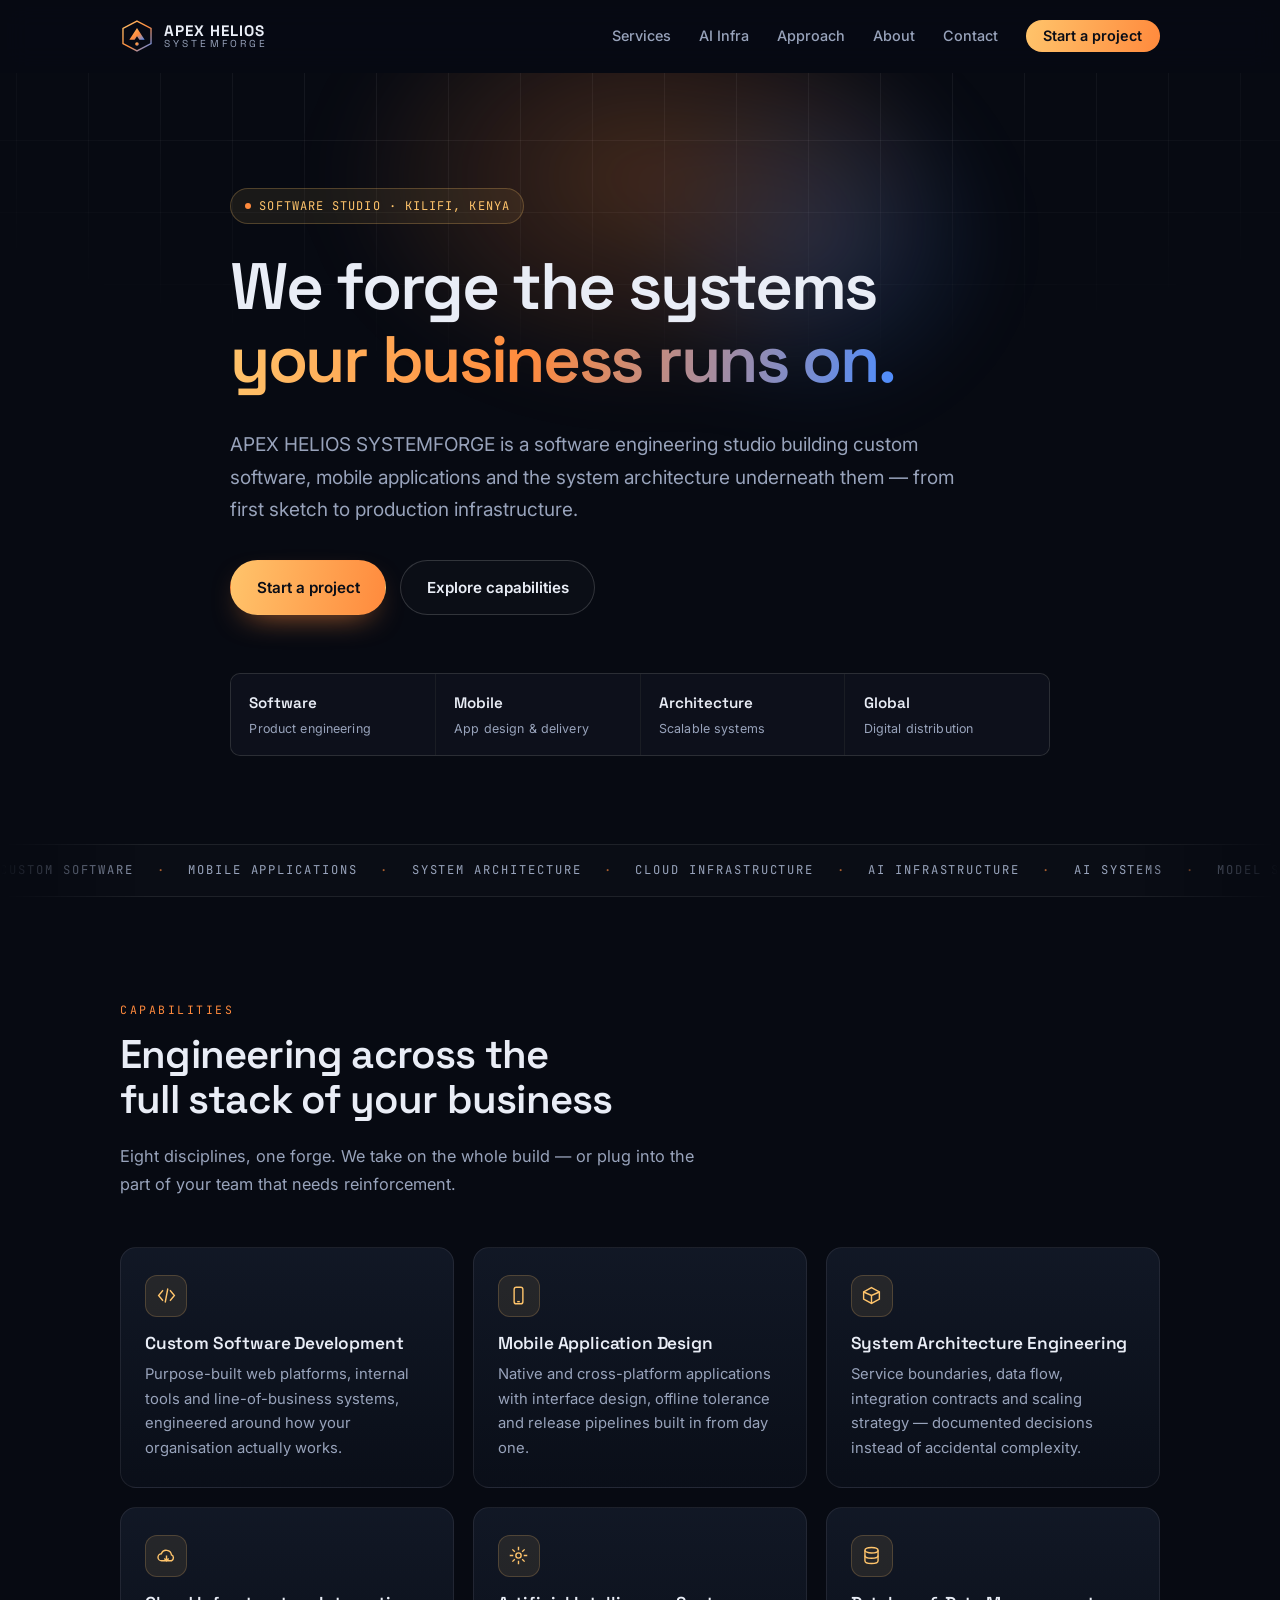
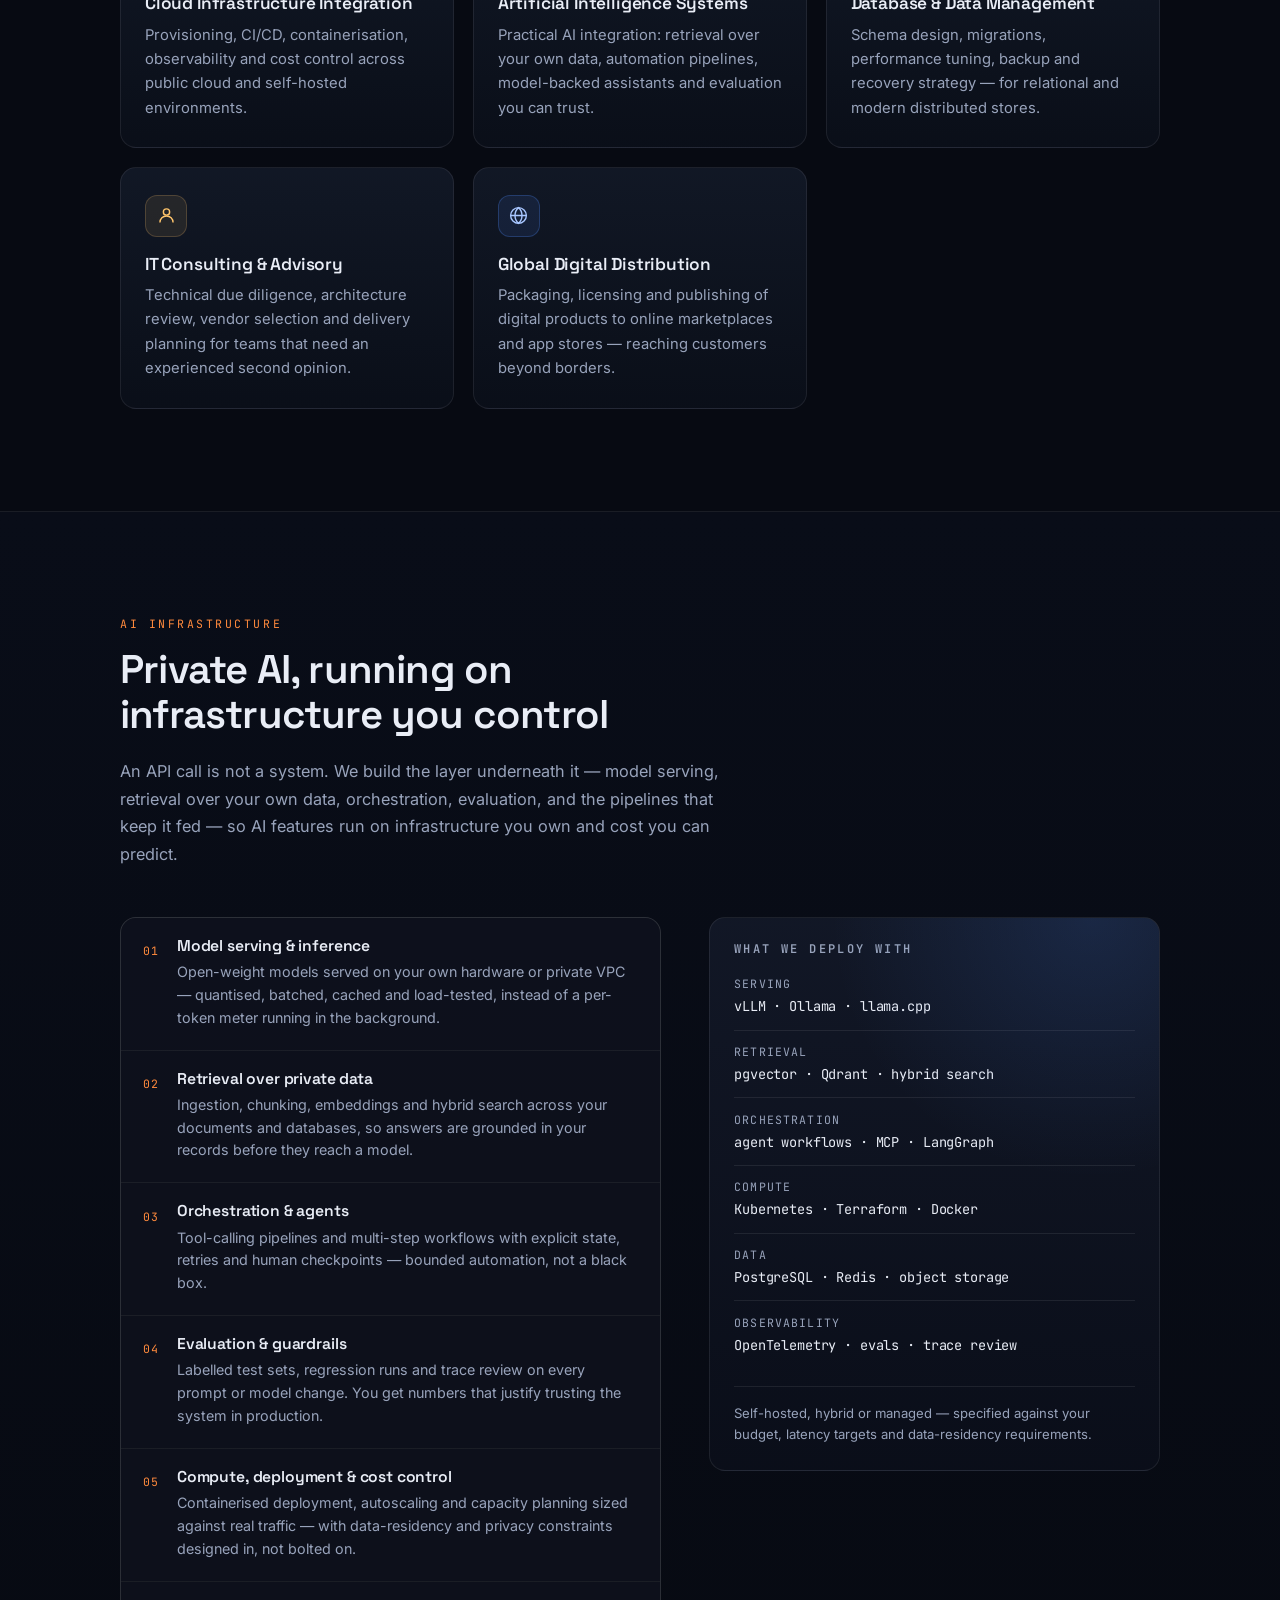
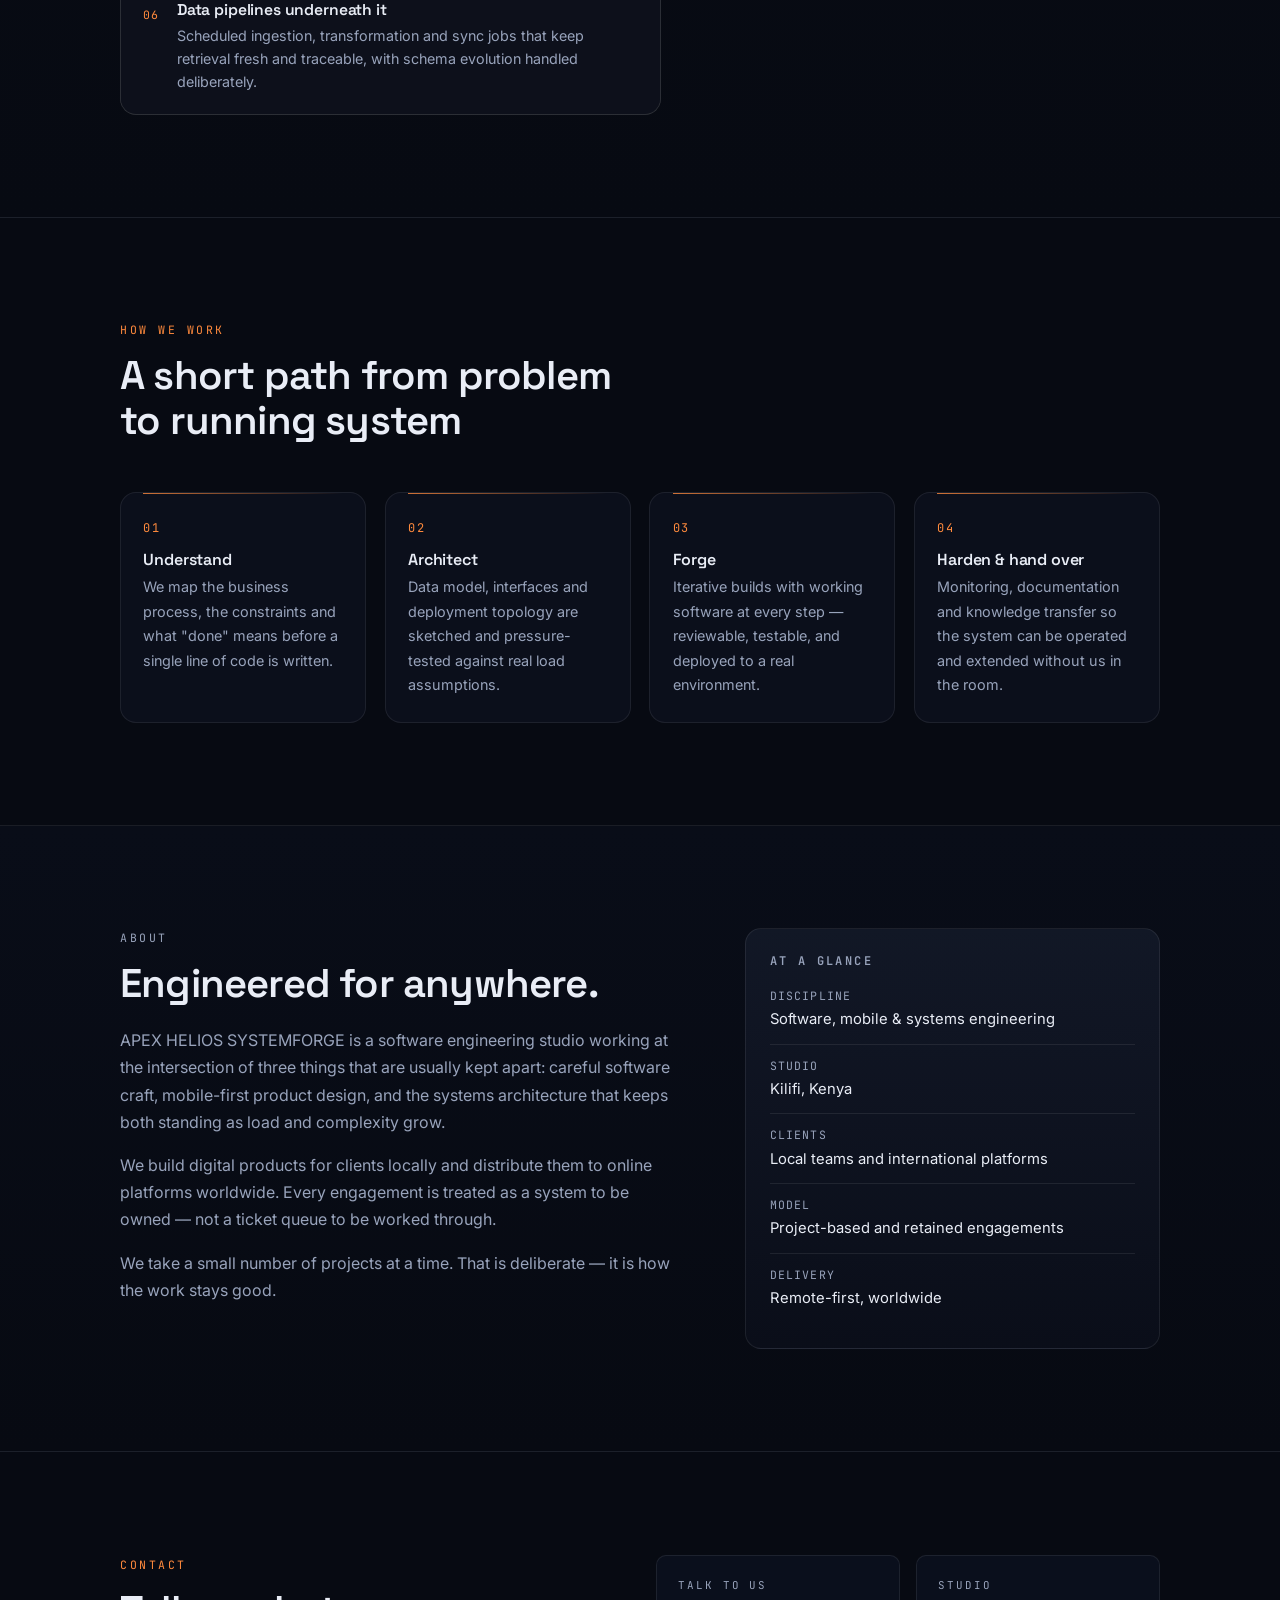
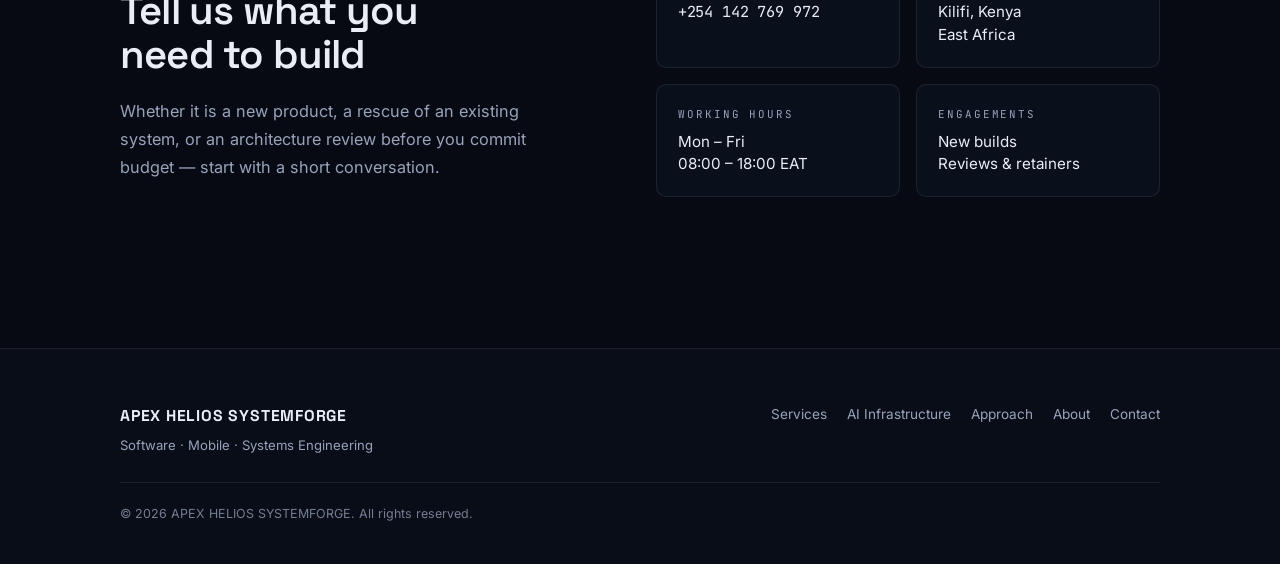
==== index.html @ 1d3e6e1e "Add AI infrastructure section; drop Kilifi from About heading; fix 404 home link" ====
<!DOCTYPE html>
<html lang="en">
<head>
<meta charset="utf-8">
<meta name="viewport" content="width=device-width, initial-scale=1">
<title>APEX HELIOS SYSTEMFORGE — Software, Mobile &amp; Systems Engineering</title>

<meta name="description" content="APEX HELIOS SYSTEMFORGE designs and builds custom software, mobile applications, cloud infrastructure and AI systems. Engineering studio based in Kilifi, Kenya, delivering to clients worldwide.">
<meta name="theme-color" content="#070a12">
<meta name="robots" content="index, follow">
<link rel="canonical" href="https://alexanderlacuna.github.io/apex-helios-systemforge/">

<meta property="og:type" content="website">
<meta property="og:site_name" content="APEX HELIOS SYSTEMFORGE">
<meta property="og:url" content="https://alexanderlacuna.github.io/apex-helios-systemforge/">
<meta property="og:title" content="APEX HELIOS SYSTEMFORGE — Software, Mobile &amp; Systems Engineering">
<meta property="og:description" content="Custom software, mobile applications, system architecture, cloud infrastructure and AI systems — engineered end to end.">
<meta property="og:image" content="https://alexanderlacuna.github.io/apex-helios-systemforge/assets/og-image.svg">
<meta name="twitter:card" content="summary_large_image">
<meta name="twitter:title" content="APEX HELIOS SYSTEMFORGE">
<meta name="twitter:description" content="Software development, mobile application design and system architecture engineering.">
<meta name="twitter:image" content="https://alexanderlacuna.github.io/apex-helios-systemforge/assets/og-image.svg">

<link rel="icon" type="image/svg+xml" href="assets/favicon.svg">
<link rel="preconnect" href="https://fonts.googleapis.com">
<link rel="preconnect" href="https://fonts.gstatic.com" crossorigin>
<link rel="stylesheet" href="https://fonts.googleapis.com/css2?family=Inter:wght@400;500;600&family=Space+Grotesk:wght@500;600;700&family=JetBrains+Mono:wght@400;500&display=swap">
<link rel="stylesheet" href="assets/styles.css">

<script type="application/ld+json">
{
  "@context": "https://schema.org",
  "@type": "ProfessionalService",
  "name": "APEX HELIOS SYSTEMFORGE",
  "description": "Software development, mobile application design, system architecture engineering, cloud infrastructure integration, artificial intelligence systems, database management and IT consulting.",
  "telephone": "+254142769972",
  "address": {
    "@type": "PostalAddress",
    "addressLocality": "Kilifi",
    "addressRegion": "Kilifi County",
    "addressCountry": "KE"
  },
  "areaServed": { "@type": "Place", "name": "Worldwide" },
  "knowsAbout": [
    "Software Development",
    "Mobile Application Design",
    "System Architecture Engineering",
    "Cloud Infrastructure",
    "Artificial Intelligence Systems",
    "Database Management",
    "IT Consulting",
    "AI Infrastructure",
    "Model Serving & Inference",
    "Retrieval-Augmented Generation",
    "Vector Databases",
    "MLOps & Evaluation"
  ]
}
</script>
</head>
<body>
<a class="skip" href="#main">Skip to content</a>

<header class="site-header" id="siteHeader">
  <div class="wrap header-inner">
    <a class="brand" href="#top" aria-label="APEX HELIOS SYSTEMFORGE — home">
      <svg class="brand-mark" viewBox="0 0 40 40" aria-hidden="true">
        <defs>
          <linearGradient id="bm" x1="0" y1="0" x2="1" y2="1">
            <stop offset="0" stop-color="#ffc46b"/>
            <stop offset="0.55" stop-color="#ff8a3d"/>
            <stop offset="1" stop-color="#4d8dff"/>
          </linearGradient>
        </defs>
        <path d="M20 2.5 36.5 11v18L20 37.5 3.5 29V11z" fill="none" stroke="url(#bm)" stroke-width="1.6"/>
        <path d="M20 10.5 29 24.5h-6.2L20 20.2l-2.8 4.3H11z" fill="url(#bm)"/>
        <circle cx="20" cy="29.5" r="2.1" fill="url(#bm)"/>
      </svg>
      <span class="brand-text">
        <strong>APEX HELIOS</strong>
        <em>SYSTEMFORGE</em>
      </span>
    </a>

    <button class="nav-toggle" id="navToggle" aria-expanded="false" aria-controls="primaryNav">
      <span class="nav-toggle-bar"></span>
      <span class="sr-only">Toggle navigation</span>
    </button>

    <nav class="nav" id="primaryNav" aria-label="Primary">
      <a href="#services">Services</a>
      <a href="#ai-infrastructure">AI Infra</a>
      <a href="#approach">Approach</a>
      <a href="#about">About</a>
      <a href="#contact">Contact</a>
      <a class="nav-cta" href="#contact">Start a project</a>
    </nav>
  </div>
</header>

<main id="main">
  <span id="top"></span>

  <!-- HERO -->
  <section class="hero">
    <div class="hero-grid" aria-hidden="true"></div>
    <div class="hero-glow" aria-hidden="true"></div>
    <div class="wrap hero-inner">
      <p class="eyebrow"><span class="dot"></span> Software studio · Kilifi, Kenya</p>
      <h1>
        We forge the systems<br>
        <span class="grad">your business runs on.</span>
      </h1>
      <p class="lede">
        APEX HELIOS SYSTEMFORGE is a software engineering studio building custom
        software, mobile applications and the system architecture underneath them —
        from first sketch to production infrastructure.
      </p>
      <div class="hero-actions">
        <a class="btn btn-primary" href="#contact">Start a project</a>
        <a class="btn btn-ghost" href="#services">Explore capabilities</a>
      </div>
      <ul class="hero-stats">
        <li><strong>Software</strong><span>Product engineering</span></li>
        <li><strong>Mobile</strong><span>App design &amp; delivery</span></li>
        <li><strong>Architecture</strong><span>Scalable systems</span></li>
        <li><strong>Global</strong><span>Digital distribution</span></li>
      </ul>
    </div>
  </section>

  <!-- MARQUEE -->
  <div class="marquee" aria-hidden="true">
    <div class="marquee-track">
      <span>Custom Software</span><span>·</span><span>Mobile Applications</span><span>·</span>
      <span>System Architecture</span><span>·</span><span>Cloud Infrastructure</span><span>·</span>
      <span>AI Infrastructure</span><span>·</span><span>AI Systems</span><span>·</span>
      <span>Model Serving</span><span>·</span><span>Vector Search</span><span>·</span>
      <span>Database Management</span><span>·</span><span>IT Consulting</span><span>·</span>
      <span>Custom Software</span><span>·</span><span>Mobile Applications</span><span>·</span>
      <span>System Architecture</span><span>·</span><span>Cloud Infrastructure</span><span>·</span>
      <span>AI Infrastructure</span><span>·</span><span>AI Systems</span><span>·</span>
      <span>Model Serving</span><span>·</span><span>Vector Search</span><span>·</span>
      <span>Database Management</span><span>·</span><span>IT Consulting</span><span>·</span>
    </div>
  </div>

  <!-- SERVICES -->
  <section class="section" id="services">
    <div class="wrap">
      <header class="section-head reveal">
        <p class="kicker">Capabilities</p>
        <h2>Engineering across the full stack of your business</h2>
        <p class="section-lede">
          Eight disciplines, one forge. We take on the whole build — or plug into the
          part of your team that needs reinforcement.
        </p>
      </header>

      <div class="cards">
        <article class="card reveal">
          <div class="card-icon" aria-hidden="true">
            <svg viewBox="0 0 24 24" fill="none" stroke="currentColor" stroke-width="1.6"><path d="M8 6 3 12l5 6M16 6l5 6-5 6M13.5 4l-3 16"/></svg>
          </div>
          <h3>Custom Software Development</h3>
          <p>Purpose-built web platforms, internal tools and line-of-business systems, engineered around how your organisation actually works.</p>
        </article>

        <article class="card reveal">
          <div class="card-icon" aria-hidden="true">
            <svg viewBox="0 0 24 24" fill="none" stroke="currentColor" stroke-width="1.6"><rect x="7" y="2.5" width="10" height="19" rx="2.5"/><path d="M10.5 19h3"/></svg>
          </div>
          <h3>Mobile Application Design</h3>
          <p>Native and cross-platform applications with interface design, offline tolerance and release pipelines built in from day one.</p>
        </article>

        <article class="card reveal">
          <div class="card-icon" aria-hidden="true">
            <svg viewBox="0 0 24 24" fill="none" stroke="currentColor" stroke-width="1.6"><path d="M12 3 21 8v8l-9 5-9-5V8z"/><path d="M12 12v9M3 8l9 4 9-4"/></svg>
          </div>
          <h3>System Architecture Engineering</h3>
          <p>Service boundaries, data flow, integration contracts and scaling strategy — documented decisions instead of accidental complexity.</p>
        </article>

        <article class="card reveal">
          <div class="card-icon" aria-hidden="true">
            <svg viewBox="0 0 24 24" fill="none" stroke="currentColor" stroke-width="1.6"><path d="M6.5 18a4 4 0 0 1-.4-8 6 6 0 0 1 11.6 1.4A3.6 3.6 0 0 1 17.8 18z"/><path d="M12 12v6M9.5 15.5 12 18l2.5-2.5"/></svg>
          </div>
          <h3>Cloud Infrastructure Integration</h3>
          <p>Provisioning, CI/CD, containerisation, observability and cost control across public cloud and self-hosted environments.</p>
        </article>

        <article class="card reveal">
          <div class="card-icon" aria-hidden="true">
            <svg viewBox="0 0 24 24" fill="none" stroke="currentColor" stroke-width="1.6"><circle cx="12" cy="12" r="3"/><path d="M12 2v4M12 18v4M2 12h4M18 12h4M5 5l2.8 2.8M16.2 16.2 19 19M19 5l-2.8 2.8M7.8 16.2 5 19"/></svg>
          </div>
          <h3>Artificial Intelligence Systems</h3>
          <p>Practical AI integration: retrieval over your own data, automation pipelines, model-backed assistants and evaluation you can trust.</p>
        </article>

        <article class="card reveal">
          <div class="card-icon" aria-hidden="true">
            <svg viewBox="0 0 24 24" fill="none" stroke="currentColor" stroke-width="1.6"><ellipse cx="12" cy="6" rx="7.5" ry="3.2"/><path d="M4.5 6v6c0 1.8 3.4 3.2 7.5 3.2s7.5-1.4 7.5-3.2V6"/><path d="M4.5 12v6c0 1.8 3.4 3.2 7.5 3.2s7.5-1.4 7.5-3.2v-6"/></svg>
          </div>
          <h3>Database &amp; Data Management</h3>
          <p>Schema design, migrations, performance tuning, backup and recovery strategy — for relational and modern distributed stores.</p>
        </article>

        <article class="card reveal">
          <div class="card-icon" aria-hidden="true">
            <svg viewBox="0 0 24 24" fill="none" stroke="currentColor" stroke-width="1.6"><circle cx="12" cy="8" r="3.6"/><path d="M4.5 20a7.5 7.5 0 0 1 15 0"/></svg>
          </div>
          <h3>IT Consulting &amp; Advisory</h3>
          <p>Technical due diligence, architecture review, vendor selection and delivery planning for teams that need an experienced second opinion.</p>
        </article>

        <article class="card card-accent reveal">
          <div class="card-icon" aria-hidden="true">
            <svg viewBox="0 0 24 24" fill="none" stroke="currentColor" stroke-width="1.6"><circle cx="12" cy="12" r="9"/><path d="M3 12h18M12 3c2.6 2.4 4 5.6 4 9s-1.4 6.6-4 9c-2.6-2.4-4-5.6-4-9s1.4-6.6 4-9z"/></svg>
          </div>
          <h3>Global Digital Distribution</h3>
          <p>Packaging, licensing and publishing of digital products to online marketplaces and app stores — reaching customers beyond borders.</p>
        </article>
      </div>
    </div>
  </section>

  <!-- AI INFRASTRUCTURE -->
  <section class="section section-alt" id="ai-infrastructure">
    <div class="wrap">
      <header class="section-head reveal">
        <p class="kicker">AI infrastructure</p>
        <h2>Private AI, running on infrastructure you control</h2>
        <p class="section-lede">
          An API call is not a system. We build the layer underneath it — model serving,
          retrieval over your own data, orchestration, evaluation, and the pipelines that
          keep it fed — so AI features run on infrastructure you own and cost you can predict.
        </p>
      </header>

      <div class="ai-grid">
        <ol class="ai-list">
          <li class="reveal">
            <span class="ai-num mono" aria-hidden="true">01</span>
            <div>
              <h3>Model serving &amp; inference</h3>
              <p>Open-weight models served on your own hardware or private VPC — quantised, batched, cached and load-tested, instead of a per-token meter running in the background.</p>
            </div>
          </li>
          <li class="reveal">
            <span class="ai-num mono" aria-hidden="true">02</span>
            <div>
              <h3>Retrieval over private data</h3>
              <p>Ingestion, chunking, embeddings and hybrid search across your documents and databases, so answers are grounded in your records before they reach a model.</p>
            </div>
          </li>
          <li class="reveal">
            <span class="ai-num mono" aria-hidden="true">03</span>
            <div>
              <h3>Orchestration &amp; agents</h3>
              <p>Tool-calling pipelines and multi-step workflows with explicit state, retries and human checkpoints — bounded automation, not a black box.</p>
            </div>
          </li>
          <li class="reveal">
            <span class="ai-num mono" aria-hidden="true">04</span>
            <div>
              <h3>Evaluation &amp; guardrails</h3>
              <p>Labelled test sets, regression runs and trace review on every prompt or model change. You get numbers that justify trusting the system in production.</p>
            </div>
          </li>
          <li class="reveal">
            <span class="ai-num mono" aria-hidden="true">05</span>
            <div>
              <h3>Compute, deployment &amp; cost control</h3>
              <p>Containerised deployment, autoscaling and capacity planning sized against real traffic — with data-residency and privacy constraints designed in, not bolted on.</p>
            </div>
          </li>
          <li class="reveal">
            <span class="ai-num mono" aria-hidden="true">06</span>
            <div>
              <h3>Data pipelines underneath it</h3>
              <p>Scheduled ingestion, transformation and sync jobs that keep retrieval fresh and traceable, with schema evolution handled deliberately.</p>
            </div>
          </li>
        </ol>

        <aside class="ai-stack reveal" aria-label="Infrastructure stack we deploy with">
          <h3>What we deploy with</h3>
          <dl>
            <div><dt>Serving</dt><dd>vLLM · Ollama · llama.cpp</dd></div>
            <div><dt>Retrieval</dt><dd>pgvector · Qdrant · hybrid search</dd></div>
            <div><dt>Orchestration</dt><dd>agent workflows · MCP · LangGraph</dd></div>
            <div><dt>Compute</dt><dd>Kubernetes · Terraform · Docker</dd></div>
            <div><dt>Data</dt><dd>PostgreSQL · Redis · object storage</dd></div>
            <div><dt>Observability</dt><dd>OpenTelemetry · evals · trace review</dd></div>
          </dl>
          <p class="ai-note">Self-hosted, hybrid or managed — specified against your budget, latency targets and data-residency requirements.</p>
        </aside>
      </div>
    </div>
  </section>

  <!-- APPROACH -->
  <section class="section" id="approach">
    <div class="wrap">
      <header class="section-head reveal">
        <p class="kicker">How we work</p>
        <h2>A short path from problem to running system</h2>
      </header>

      <ol class="steps">
        <li class="reveal">
          <span class="step-num">01</span>
          <h3>Understand</h3>
          <p>We map the business process, the constraints and what "done" means before a single line of code is written.</p>
        </li>
        <li class="reveal">
          <span class="step-num">02</span>
          <h3>Architect</h3>
          <p>Data model, interfaces and deployment topology are sketched and pressure-tested against real load assumptions.</p>
        </li>
        <li class="reveal">
          <span class="step-num">03</span>
          <h3>Forge</h3>
          <p>Iterative builds with working software at every step — reviewable, testable, and deployed to a real environment.</p>
        </li>
        <li class="reveal">
          <span class="step-num">04</span>
          <h3>Harden &amp; hand over</h3>
          <p>Monitoring, documentation and knowledge transfer so the system can be operated and extended without us in the room.</p>
        </li>
      </ol>
    </div>
  </section>

  <!-- ABOUT -->
  <section class="section section-alt" id="about">
    <div class="wrap about-grid">
      <div class="about-copy reveal">
        <p class="kicker">About</p>
        <h2>Engineered for anywhere.</h2>
        <p>
          APEX HELIOS SYSTEMFORGE is a software engineering studio working at the
          intersection of three things that are usually kept apart: careful software
          craft, mobile-first product design, and the systems architecture that keeps
          both standing as load and complexity grow.
        </p>
        <p>
          We build digital products for clients locally and distribute them to online
          platforms worldwide. Every engagement is treated as a system to be owned —
          not a ticket queue to be worked through.
        </p>
        <p>
          We take a small number of projects at a time. That is deliberate — it is how
          the work stays good.
        </p>
      </div>

      <aside class="about-facts reveal" aria-label="What we do">
        <h3>At a glance</h3>
        <dl>
          <div><dt>Discipline</dt><dd>Software, mobile &amp; systems engineering</dd></div>
          <div><dt>Studio</dt><dd>Kilifi, Kenya</dd></div>
          <div><dt>Clients</dt><dd>Local teams and international platforms</dd></div>
          <div><dt>Model</dt><dd>Project-based and retained engagements</dd></div>
          <div><dt>Delivery</dt><dd>Remote-first, worldwide</dd></div>
        </dl>
      </aside>
    </div>
  </section>

  <!-- CONTACT -->
  <section class="section" id="contact">
    <div class="wrap contact-wrap">
      <div class="contact-copy reveal">
        <p class="kicker">Contact</p>
        <h2>Tell us what you need to build</h2>
        <p class="section-lede">
          Whether it is a new product, a rescue of an existing system, or an architecture
          review before you commit budget — start with a short conversation.
        </p>
      </div>

      <div class="contact-cards">
        <a class="contact-card reveal" href="tel:+254142769972">
          <span class="contact-label">Talk to us</span>
          <span class="contact-value mono">+254 142 769 972</span>
        </a>
        <div class="contact-card reveal">
          <span class="contact-label">Studio</span>
          <span class="contact-value">Kilifi, Kenya<br>East Africa</span>
        </div>
        <div class="contact-card reveal">
          <span class="contact-label">Working hours</span>
          <span class="contact-value">Mon – Fri<br>08:00 – 18:00 EAT</span>
        </div>
        <div class="contact-card reveal">
          <span class="contact-label">Engagements</span>
          <span class="contact-value">New builds<br>Reviews &amp; retainers</span>
        </div>
      </div>
    </div>
  </section>
</main>

<footer class="site-footer">
  <div class="wrap footer-inner">
    <div class="footer-brand">
      <strong>APEX HELIOS SYSTEMFORGE</strong>
      <p>Software · Mobile · Systems Engineering</p>
    </div>
    <nav class="footer-nav" aria-label="Footer">
      <a href="#services">Services</a>
      <a href="#ai-infrastructure">AI Infrastructure</a>
      <a href="#approach">Approach</a>
      <a href="#about">About</a>
      <a href="#contact">Contact</a>
    </nav>
    <p class="footer-legal">
      © <span id="year">2026</span> APEX HELIOS SYSTEMFORGE. All rights reserved.
    </p>
  </div>
</footer>

<script src="assets/app.js" defer></script>
</body>
</html>
---- assets/styles.css ----
/* ============================================================
   APEX HELIOS SYSTEMFORGE — site styles
   ============================================================ */

:root {
  --bg:            #070a12;
  --bg-alt:        #090d18;
  --surface:       #0d1220;
  --surface-2:     #111827;
  --line:          rgba(255, 255, 255, 0.08);
  --line-strong:   rgba(255, 255, 255, 0.16);
  --text:          #e9edf6;
  --muted:         #98a3bb;
  --accent:        #ff8a3d;
  --accent-2:      #ffc46b;
  --accent-3:      #4d8dff;
  --radius:        16px;
  --radius-sm:     10px;
  --wrap:          1120px;
  --font-display:  "Space Grotesk", "Inter", system-ui, sans-serif;
  --font-body:     "Inter", system-ui, -apple-system, "Segoe UI", Roboto, sans-serif;
  --font-mono:     "JetBrains Mono", ui-monospace, SFMono-Regular, Menlo, monospace;
}

*,
*::before,
*::after { box-sizing: border-box; }

html {
  scroll-behavior: smooth;
  -webkit-text-size-adjust: 100%;
}

body {
  margin: 0;
  background: var(--bg);
  color: var(--text);
  font-family: var(--font-body);
  font-size: 1rem;
  line-height: 1.7;
  -webkit-font-smoothing: antialiased;
  overflow-x: hidden;
}

h1, h2, h3 {
  font-family: var(--font-display);
  font-weight: 600;
  line-height: 1.12;
  letter-spacing: -0.02em;
  margin: 0 0 0.5em;
  text-wrap: balance;
}

h1 { font-size: clamp(2.3rem, 6vw, 4.1rem); letter-spacing: -0.035em; }
h2 { font-size: clamp(1.65rem, 3.6vw, 2.5rem); }
h3 { font-size: 1.08rem; letter-spacing: -0.01em; }

p { margin: 0 0 1rem; }
p:last-child { margin-bottom: 0; }

a { color: inherit; text-decoration: none; }

.mono { font-family: var(--font-mono); font-size: 0.94em; letter-spacing: -0.01em; }
.grad {
  background: linear-gradient(100deg, var(--accent-2), var(--accent) 45%, var(--accent-3));
  -webkit-background-clip: text;
  background-clip: text;
  color: transparent;
}

.sr-only {
  position: absolute; width: 1px; height: 1px;
  padding: 0; margin: -1px; overflow: hidden;
  clip: rect(0 0 0 0); white-space: nowrap; border: 0;
}

.skip {
  position: absolute; left: 12px; top: -60px;
  background: var(--accent); color: #0a0d16;
  padding: 10px 16px; border-radius: 8px;
  font-weight: 600; z-index: 200;
  transition: top 0.2s ease;
}
.skip:focus { top: 12px; }

:where(a, button):focus-visible {
  outline: 2px solid var(--accent-2);
  outline-offset: 3px;
  border-radius: 6px;
}

.wrap {
  width: 100%;
  max-width: var(--wrap);
  margin-inline: auto;
  padding-inline: clamp(1.15rem, 4vw, 2.5rem);
}

/* ---------------- Header ---------------- */

.site-header {
  position: sticky;
  top: 0;
  z-index: 100;
  background: rgba(7, 10, 18, 0.72);
  backdrop-filter: blur(14px) saturate(160%);
  -webkit-backdrop-filter: blur(14px) saturate(160%);
  border-bottom: 1px solid transparent;
  transition: border-color 0.3s ease, background 0.3s ease;
}
.site-header.is-scrolled {
  border-bottom-color: var(--line);
  background: rgba(7, 10, 18, 0.9);
}

.header-inner {
  display: flex;
  align-items: center;
  justify-content: space-between;
  gap: 1rem;
  min-height: 72px;
}

.brand {
  display: flex;
  align-items: center;
  gap: 0.65rem;
  flex-shrink: 0;
}
.brand-mark { width: 34px; height: 34px; flex-shrink: 0; }
.brand-text {
  display: flex;
  flex-direction: column;
  line-height: 1.05;
  font-family: var(--font-display);
}
.brand-text strong {
  font-size: 0.95rem;
  font-weight: 700;
  letter-spacing: 0.06em;
}
.brand-text em {
  font-style: normal;
  font-size: 0.63rem;
  letter-spacing: 0.3em;
  color: var(--muted);
}

.nav {
  display: flex;
  align-items: center;
  gap: 1.75rem;
  font-size: 0.9rem;
  font-weight: 500;
}
.nav a {
  color: var(--muted);
  transition: color 0.2s ease;
  padding-block: 0.25rem;
}
.nav a:hover { color: var(--text); }

.nav-cta {
  color: #0a0d16 !important;
  background: linear-gradient(100deg, var(--accent-2), var(--accent));
  padding: 0.55rem 1.1rem;
  border-radius: 999px;
  font-weight: 600;
  transition: transform 0.2s ease, box-shadow 0.25s ease;
}
.nav-cta:hover {
  transform: translateY(-1px);
  box-shadow: 0 8px 24px -10px rgba(255, 138, 61, 0.9);
}

.nav-toggle {
  display: none;
  position: relative;
  width: 42px; height: 42px;
  background: transparent;
  border: 1px solid var(--line-strong);
  border-radius: 10px;
  cursor: pointer;
  color: var(--text);
}
.nav-toggle-bar,
.nav-toggle-bar::before,
.nav-toggle-bar::after {
  position: absolute;
  left: 50%; top: 50%;
  width: 18px; height: 1.6px;
  background: currentColor;
  border-radius: 2px;
  transform: translate(-50%, -50%);
  transition: transform 0.25s ease, opacity 0.2s ease;
}
.nav-toggle-bar::before,
.nav-toggle-bar::after { content: ""; left: 0; top: 0; }
.nav-toggle-bar::before { transform: translateY(-6px); }
.nav-toggle-bar::after  { transform: translateY(6px); }

.nav-toggle[aria-expanded="true"] .nav-toggle-bar { background: transparent; }
.nav-toggle[aria-expanded="true"] .nav-toggle-bar::before { transform: rotate(45deg); }
.nav-toggle[aria-expanded="true"] .nav-toggle-bar::after  { transform: rotate(-45deg); }

/* ---------------- Hero ---------------- */

.hero {
  position: relative;
  padding: clamp(3.5rem, 9vw, 7.5rem) 0 clamp(3rem, 7vw, 5.5rem);
  overflow: hidden;
  isolation: isolate;
}

.hero-grid {
  position: absolute;
  inset: -10% -10% 0;
  background-image:
    linear-gradient(to right, rgba(255, 255, 255, 0.055) 1px, transparent 1px),
    linear-gradient(to bottom, rgba(255, 255, 255, 0.055) 1px, transparent 1px);
  background-size: 72px 72px;
  mask-image: radial-gradient(ellipse 75% 60% at 50% 0%, #000 35%, transparent 78%);
  -webkit-mask-image: radial-gradient(ellipse 75% 60% at 50% 0%, #000 35%, transparent 78%);
  z-index: -2;
}

.hero-glow {
  position: absolute;
  top: -28%; left: 50%;
  width: min(900px, 120vw);
  height: 640px;
  transform: translateX(-50%);
  background:
    radial-gradient(closest-side, rgba(255, 138, 61, 0.24), transparent 70%),
    radial-gradient(closest-side at 70% 60%, rgba(77, 141, 255, 0.2), transparent 70%);
  filter: blur(30px);
  z-index: -1;
  pointer-events: none;
}

.hero-inner { max-width: 900px; }

.eyebrow {
  display: inline-flex;
  align-items: center;
  gap: 0.55rem;
  font-family: var(--font-mono);
  font-size: 0.75rem;
  letter-spacing: 0.09em;
  text-transform: uppercase;
  color: var(--accent-2);
  background: rgba(255, 196, 107, 0.08);
  border: 1px solid rgba(255, 196, 107, 0.24);
  padding: 0.42rem 0.85rem;
  border-radius: 999px;
  margin: 0 0 1.6rem;
}
.eyebrow .dot {
  width: 6px; height: 6px;
  border-radius: 50%;
  background: var(--accent);
  box-shadow: 0 0 0 0 rgba(255, 138, 61, 0.7);
  animation: pulse 2.6s ease-out infinite;
}
@keyframes pulse {
  0%   { box-shadow: 0 0 0 0 rgba(255, 138, 61, 0.55); }
  70%  { box-shadow: 0 0 0 8px rgba(255, 138, 61, 0); }
  100% { box-shadow: 0 0 0 0 rgba(255, 138, 61, 0); }
}

.lede {
  font-size: clamp(1rem, 1.9vw, 1.19rem);
  color: var(--muted);
  max-width: 62ch;
  margin: 1.4rem 0 2.1rem;
}

.hero-actions {
  display: flex;
  flex-wrap: wrap;
  gap: 0.85rem;
  margin-bottom: clamp(2.5rem, 5vw, 3.6rem);
}

.btn {
  display: inline-flex;
  align-items: center;
  justify-content: center;
  gap: 0.5rem;
  font-weight: 600;
  font-size: 0.95rem;
  padding: 0.85rem 1.6rem;
  border-radius: 999px;
  border: 1px solid transparent;
  transition: transform 0.2s ease, box-shadow 0.28s ease, background 0.28s ease, border-color 0.28s ease;
  will-change: transform;
}
.btn-primary {
  color: #0a0d16;
  background: linear-gradient(100deg, var(--accent-2), var(--accent));
  box-shadow: 0 12px 32px -16px rgba(255, 138, 61, 0.9);
}
.btn-primary:hover {
  transform: translateY(-2px);
  box-shadow: 0 18px 40px -18px rgba(255, 138, 61, 1);
}
.btn-ghost {
  color: var(--text);
  border-color: var(--line-strong);
  background: rgba(255, 255, 255, 0.02);
}
.btn-ghost:hover {
  transform: translateY(-2px);
  border-color: rgba(255, 255, 255, 0.32);
  background: rgba(255, 255, 255, 0.05);
}

.hero-stats {
  list-style: none;
  display: grid;
  grid-template-columns: repeat(auto-fit, minmax(140px, 1fr));
  gap: 1px;
  margin: 0;
  padding: 0;
  background: var(--line);
  border: 1px solid var(--line);
  border-radius: var(--radius-sm);
  overflow: hidden;
}
.hero-stats li {
  background: rgba(11, 15, 26, 0.86);
  padding: 1rem 1.15rem;
  display: flex;
  flex-direction: column;
  gap: 0.15rem;
}
.hero-stats strong {
  font-family: var(--font-display);
  font-size: 0.95rem;
  font-weight: 600;
}
.hero-stats span {
  font-size: 0.78rem;
  color: var(--muted);
  letter-spacing: 0.01em;
}

/* ---------------- Marquee ---------------- */

.marquee {
  border-block: 1px solid var(--line);
  background: rgba(255, 255, 255, 0.015);
  overflow: hidden;
  padding: 0.95rem 0;
  mask-image: linear-gradient(90deg, transparent, #000 12%, #000 88%, transparent);
  -webkit-mask-image: linear-gradient(90deg, transparent, #000 12%, #000 88%, transparent);
}
.marquee-track {
  display: flex;
  gap: 1.4rem;
  width: max-content;
  font-family: var(--font-mono);
  font-size: 0.76rem;
  letter-spacing: 0.16em;
  text-transform: uppercase;
  color: var(--muted);
  animation: slide 44s linear infinite;
}
.marquee-track span:nth-child(even) { color: rgba(255, 138, 61, 0.65); }
@keyframes slide {
  from { transform: translateX(0); }
  to   { transform: translateX(-50%); }
}

/* ---------------- Sections ---------------- */

.section { padding: clamp(3.6rem, 8vw, 6.5rem) 0; }
.section-alt {
  background: linear-gradient(180deg, var(--bg-alt), var(--bg));
  border-block: 1px solid var(--line);
}

.section-head { max-width: 720px; margin-bottom: clamp(2rem, 4vw, 3rem); }

.kicker {
  font-family: var(--font-mono);
  font-size: 0.72rem;
  letter-spacing: 0.22em;
  text-transform: uppercase;
  color: var(--accent);
  margin: 0 0 0.9rem;
}

.section-lede { color: var(--muted); font-size: 1.02rem; max-width: 60ch; }

/* ---------------- Cards ---------------- */

.cards {
  display: grid;
  grid-template-columns: repeat(auto-fit, minmax(268px, 1fr));
  gap: 1.15rem;
}

.card {
  position: relative;
  padding: 1.7rem 1.5rem;
  background: linear-gradient(180deg, rgba(19, 25, 40, 0.9), rgba(11, 15, 26, 0.9));
  border: 1px solid var(--line);
  border-radius: var(--radius);
  transition: transform 0.3s cubic-bezier(0.2, 0.7, 0.3, 1), border-color 0.3s ease, box-shadow 0.35s ease;
  overflow: hidden;
}
.card::after {
  content: "";
  position: absolute;
  inset: 0;
  background: radial-gradient(420px circle at 20% 0%, rgba(255, 138, 61, 0.1), transparent 62%);
  opacity: 0;
  transition: opacity 0.35s ease;
  pointer-events: none;
}
.card:hover {
  transform: translateY(-4px);
  border-color: var(--line-strong);
  box-shadow: 0 22px 46px -30px rgba(0, 0, 0, 0.95);
}
.card:hover::after { opacity: 1; }

.card h3 { margin-bottom: 0.55rem; }
.card p { font-size: 0.925rem; color: var(--muted); line-height: 1.65; }

.card-icon {
  width: 42px; height: 42px;
  display: grid;
  place-items: center;
  border-radius: 12px;
  margin-bottom: 1.1rem;
  color: var(--accent-2);
  background: rgba(255, 196, 107, 0.09);
  border: 1px solid rgba(255, 196, 107, 0.2);
}
.card-icon svg { width: 21px; height: 21px; }

.card-accent .card-icon {
  color: #a8c6ff;
  background: rgba(77, 141, 255, 0.1);
  border-color: rgba(77, 141, 255, 0.26);
}
.card-accent::after {
  background: radial-gradient(420px circle at 20% 0%, rgba(77, 141, 255, 0.12), transparent 62%);
}

/* ---------------- AI infrastructure ---------------- */

.ai-grid {
  display: grid;
  grid-template-columns: minmax(0, 1.2fr) minmax(0, 1fr);
  gap: clamp(1.6rem, 4vw, 3rem);
  align-items: start;
}

.ai-list {
  list-style: none;
  margin: 0;
  padding: 0;
  display: grid;
  gap: 1px;
  background: var(--line);
  border: 1px solid var(--line);
  border-radius: var(--radius);
  overflow: hidden;
}
.ai-list li {
  display: flex;
  gap: 1.1rem;
  padding: 1.25rem 1.35rem;
  background: rgba(11, 15, 26, 0.86);
  transition: background 0.3s ease;
}
.ai-list li:hover { background: rgba(17, 24, 39, 0.94); }
.ai-num {
  flex: 0 0 auto;
  padding-top: 0.2rem;
  font-size: 0.72rem;
  letter-spacing: 0.12em;
  color: var(--accent);
}
.ai-list h3 { font-size: 0.98rem; margin: 0 0 0.35rem; }
.ai-list p { font-size: 0.895rem; color: var(--muted); margin: 0; line-height: 1.6; }

.ai-stack {
  position: relative;
  overflow: hidden;
  background: linear-gradient(180deg, rgba(19, 25, 40, 0.92), rgba(11, 15, 26, 0.92));
  border: 1px solid var(--line);
  border-radius: var(--radius);
  padding: 1.6rem 1.5rem;
}
.ai-stack::after {
  content: "";
  position: absolute;
  inset: 0;
  background: radial-gradient(420px circle at 85% 0%, rgba(77, 141, 255, 0.14), transparent 62%);
  pointer-events: none;
}
.ai-stack > * { position: relative; }
.ai-stack h3 {
  font-size: 0.75rem;
  font-family: var(--font-mono);
  letter-spacing: 0.2em;
  text-transform: uppercase;
  color: var(--muted);
  margin-bottom: 1.1rem;
}
.ai-stack dl { margin: 0; }
.ai-stack dl > div {
  display: flex;
  flex-direction: column;
  gap: 0.1rem;
  padding: 0.7rem 0;
  border-top: 1px solid var(--line);
}
.ai-stack dl > div:first-child { border-top: 0; padding-top: 0; }
.ai-stack dt {
  font-size: 0.72rem;
  letter-spacing: 0.1em;
  text-transform: uppercase;
  color: var(--muted);
  font-family: var(--font-mono);
}
.ai-stack dd {
  margin: 0;
  font-family: var(--font-mono);
  font-size: 0.85rem;
  letter-spacing: -0.01em;
}
.ai-note {
  margin: 1.1rem 0 0;
  padding-top: 1rem;
  border-top: 1px solid var(--line);
  font-size: 0.82rem;
  color: var(--muted);
  line-height: 1.6;
}

/* ---------------- Steps ---------------- */

.steps {
  list-style: none;
  counter-reset: step;
  margin: 0;
  padding: 0;
  display: grid;
  grid-template-columns: repeat(auto-fit, minmax(230px, 1fr));
  gap: 1.15rem;
}
.steps li {
  position: relative;
  padding: 1.55rem 1.4rem 1.5rem;
  background: rgba(13, 18, 32, 0.7);
  border: 1px solid var(--line);
  border-radius: var(--radius);
}
.steps li::before {
  content: "";
  position: absolute;
  top: 0; left: 1.4rem; right: 1.4rem;
  height: 1px;
  background: linear-gradient(90deg, rgba(255, 138, 61, 0.8), transparent);
}
.step-num {
  display: block;
  font-family: var(--font-mono);
  font-size: 0.75rem;
  letter-spacing: 0.14em;
  color: var(--accent);
  margin-bottom: 0.8rem;
}
.steps h3 { font-size: 1rem; margin-bottom: 0.4rem; }
.steps p { font-size: 0.9rem; color: var(--muted); }

/* ---------------- About ---------------- */

.about-grid {
  display: grid;
  grid-template-columns: minmax(0, 1.35fr) minmax(0, 1fr);
  gap: clamp(2rem, 5vw, 4rem);
  align-items: start;
}
.about-copy { max-width: 60ch; }
.about-copy p { color: var(--muted); }
.about-copy strong { color: var(--text); font-weight: 600; }

.about-facts {
  background: linear-gradient(180deg, rgba(19, 25, 40, 0.92), rgba(11, 15, 26, 0.92));
  border: 1px solid var(--line);
  border-radius: var(--radius);
  padding: 1.6rem 1.5rem;
}
.about-facts h3 {
  font-size: 0.75rem;
  font-family: var(--font-mono);
  letter-spacing: 0.2em;
  text-transform: uppercase;
  color: var(--muted);
  margin-bottom: 1.1rem;
}
.about-facts dl { margin: 0; }
.about-facts dl > div {
  display: flex;
  flex-direction: column;
  gap: 0.1rem;
  padding: 0.7rem 0;
  border-top: 1px solid var(--line);
}
.about-facts dl > div:first-child { border-top: 0; padding-top: 0; }
.about-facts dt {
  font-size: 0.72rem;
  letter-spacing: 0.1em;
  text-transform: uppercase;
  color: var(--muted);
  font-family: var(--font-mono);
}
.about-facts dd { margin: 0; font-size: 0.925rem; }

/* ---------------- Contact ---------------- */

.contact-wrap {
  display: grid;
  grid-template-columns: minmax(0, 1fr) minmax(0, 1.05fr);
  gap: clamp(2rem, 5vw, 3.5rem);
  align-items: start;
}
.contact-copy { max-width: 46ch; }

.contact-cards {
  display: grid;
  grid-template-columns: repeat(auto-fit, minmax(190px, 1fr));
  gap: 1rem;
}
.contact-card {
  display: flex;
  flex-direction: column;
  gap: 0.45rem;
  padding: 1.25rem 1.3rem;
  background: rgba(13, 18, 32, 0.75);
  border: 1px solid var(--line);
  border-radius: var(--radius-sm);
  transition: border-color 0.25s ease, background 0.25s ease, transform 0.25s ease;
}
a.contact-card:hover {
  border-color: rgba(255, 138, 61, 0.45);
  background: rgba(255, 138, 61, 0.06);
  transform: translateY(-2px);
}
.contact-label {
  font-family: var(--font-mono);
  font-size: 0.68rem;
  letter-spacing: 0.18em;
  text-transform: uppercase;
  color: var(--muted);
}
.contact-value { font-size: 0.95rem; line-height: 1.5; }

/* ---------------- Footer ---------------- */

.site-footer {
  border-top: 1px solid var(--line);
  background: var(--bg-alt);
  padding: clamp(2.4rem, 5vw, 3.4rem) 0 2.4rem;
  margin-top: clamp(2rem, 5vw, 3rem);
}
.footer-inner {
  display: grid;
  grid-template-columns: minmax(0, 1fr) auto;
  gap: 1.6rem 2rem;
  align-items: start;
}
.footer-brand strong {
  font-family: var(--font-display);
  font-size: 0.98rem;
  letter-spacing: 0.05em;
  display: block;
  margin-bottom: 0.25rem;
}
.footer-brand p { font-size: 0.82rem; color: var(--muted); margin: 0; }

.footer-nav {
  display: flex;
  flex-wrap: wrap;
  gap: 1.25rem;
  font-size: 0.85rem;
  color: var(--muted);
}
.footer-nav a:hover { color: var(--text); }

.footer-legal {
  grid-column: 1 / -1;
  font-size: 0.78rem;
  color: rgba(152, 163, 187, 0.75);
  border-top: 1px solid var(--line);
  padding-top: 1.3rem;
  margin: 0;
  line-height: 1.75;
}

/* ---------------- Reveal animation ---------------- */

.reveal {
  opacity: 0;
  transform: translateY(18px);
  transition: opacity 0.7s ease, transform 0.7s cubic-bezier(0.2, 0.7, 0.3, 1);
}
.reveal.is-visible {
  opacity: 1;
  transform: none;
}

/* ---------------- Responsive ---------------- */

@media (max-width: 900px) {
  .about-grid,
  .ai-grid,
  .contact-wrap { grid-template-columns: minmax(0, 1fr); }
}

@media (max-width: 760px) {
  .nav-toggle { display: block; }

  .nav {
    position: absolute;
    top: calc(100% + 1px);
    left: 0; right: 0;
    flex-direction: column;
    align-items: stretch;
    gap: 0;
    background: rgba(9, 13, 24, 0.98);
    border-bottom: 1px solid var(--line);
    padding: 0.5rem 1.15rem 1.25rem;
    font-size: 1rem;
    max-height: 0;
    overflow: hidden;
    opacity: 0;
    pointer-events: none;
    transition: max-height 0.32s ease, opacity 0.25s ease;
  }
  .nav.is-open {
    max-height: 26rem;
    opacity: 1;
    pointer-events: auto;
  }
  .nav a {
    padding: 0.85rem 0;
    border-bottom: 1px solid var(--line);
    color: var(--text);
  }
  .nav a:last-child { border-bottom: 0; }
  .nav-cta {
    text-align: center;
    margin-top: 1rem;
    padding: 0.8rem 1.1rem !important;
  }

  .footer-inner { grid-template-columns: minmax(0, 1fr); }
  .footer-nav { gap: 1rem 1.5rem; }
}

@media (max-width: 480px) {
  .hero-stats { grid-template-columns: 1fr 1fr; }
  .brand-text strong { font-size: 0.85rem; }
  .brand-text em { letter-spacing: 0.22em; }
}

/* ---------------- Motion & print ---------------- */

@media (prefers-reduced-motion: reduce) {
  html { scroll-behavior: auto; }
  *,
  *::before,
  *::after {
    animation-duration: 0.001ms !important;
    animation-iteration-count: 1 !important;
    transition-duration: 0.001ms !important;
  }
  .reveal { opacity: 1; transform: none; }
  .marquee-track { animation: none; }
}

@media print {
  .site-header, .nav, .marquee, .hero-glow, .hero-grid, .footer-nav { display: none !important; }
  body { background: #fff; color: #111; }
  .card, .about-facts, .ai-stack, .steps li { border-color: #ddd; background: #fff; }
  .ai-list, .ai-list li { border-color: #ddd; background: #fff; }
  .reveal { opacity: 1; transform: none; }
}
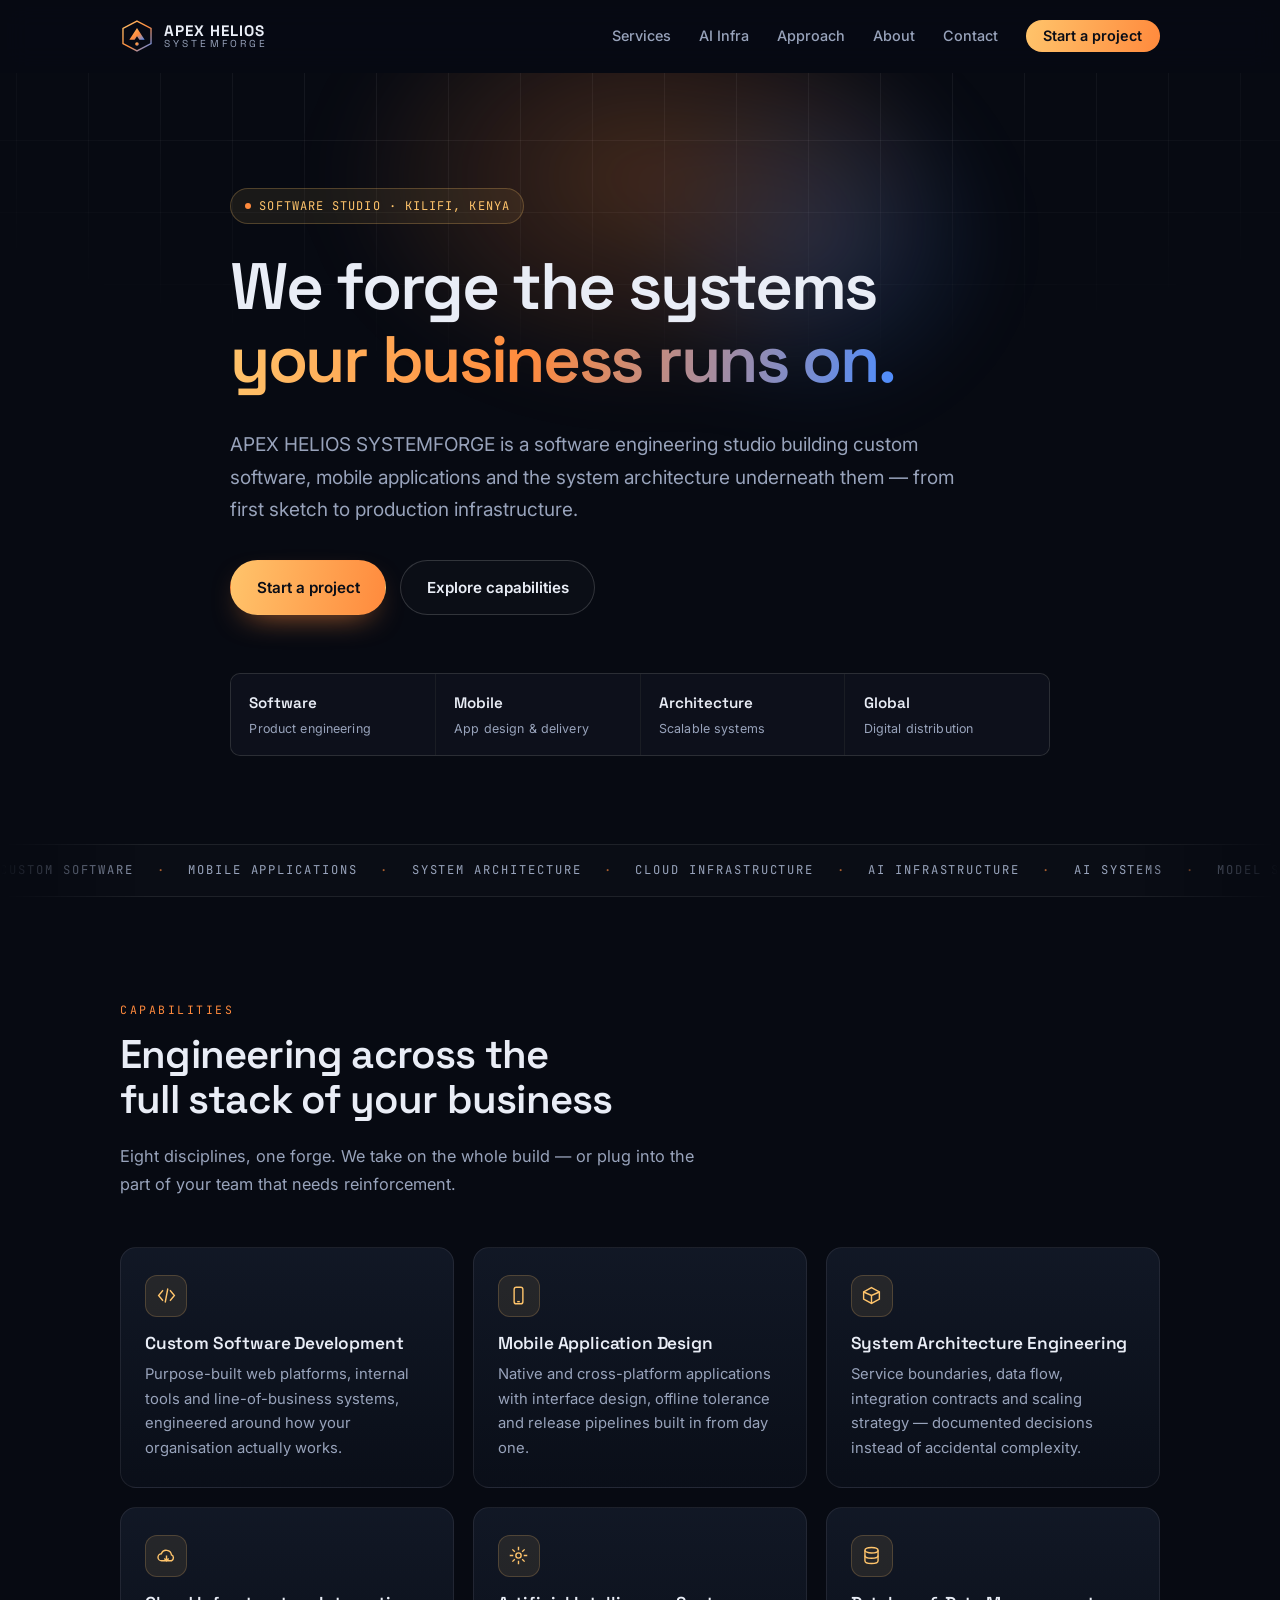
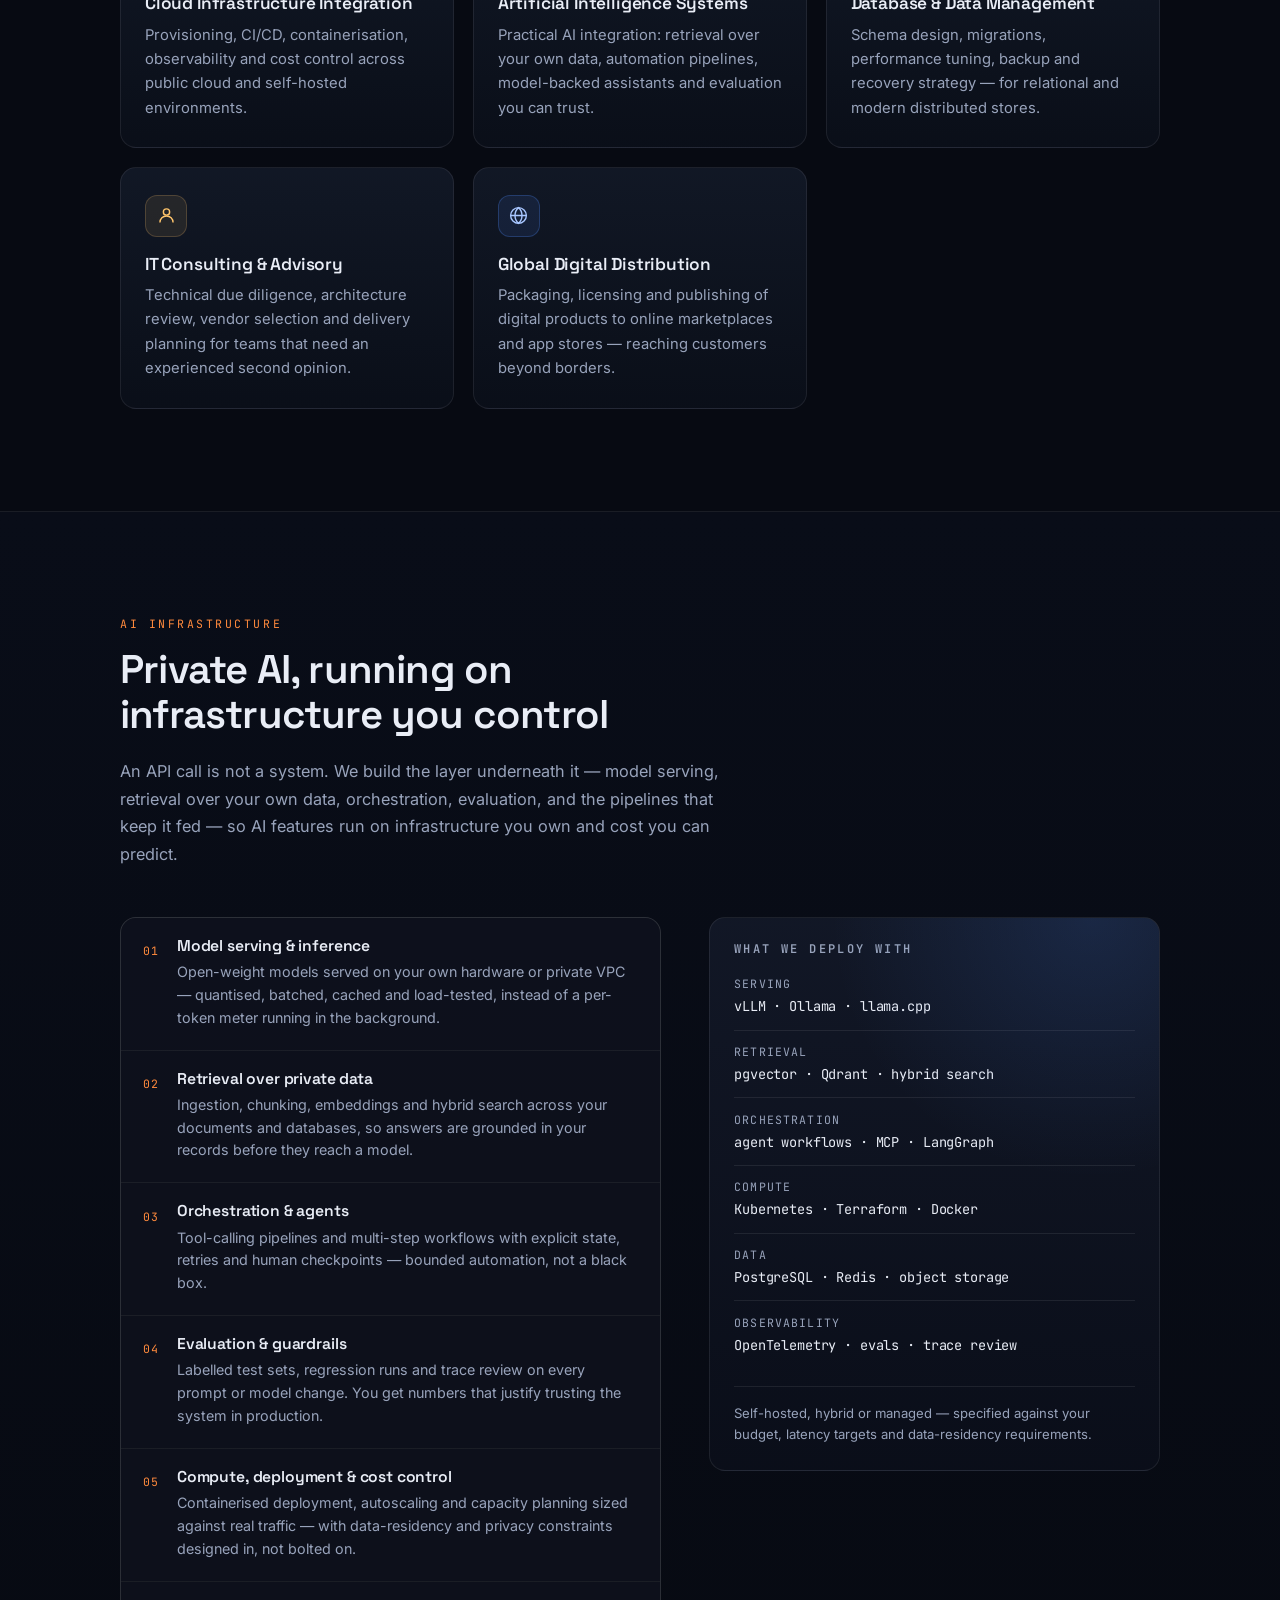
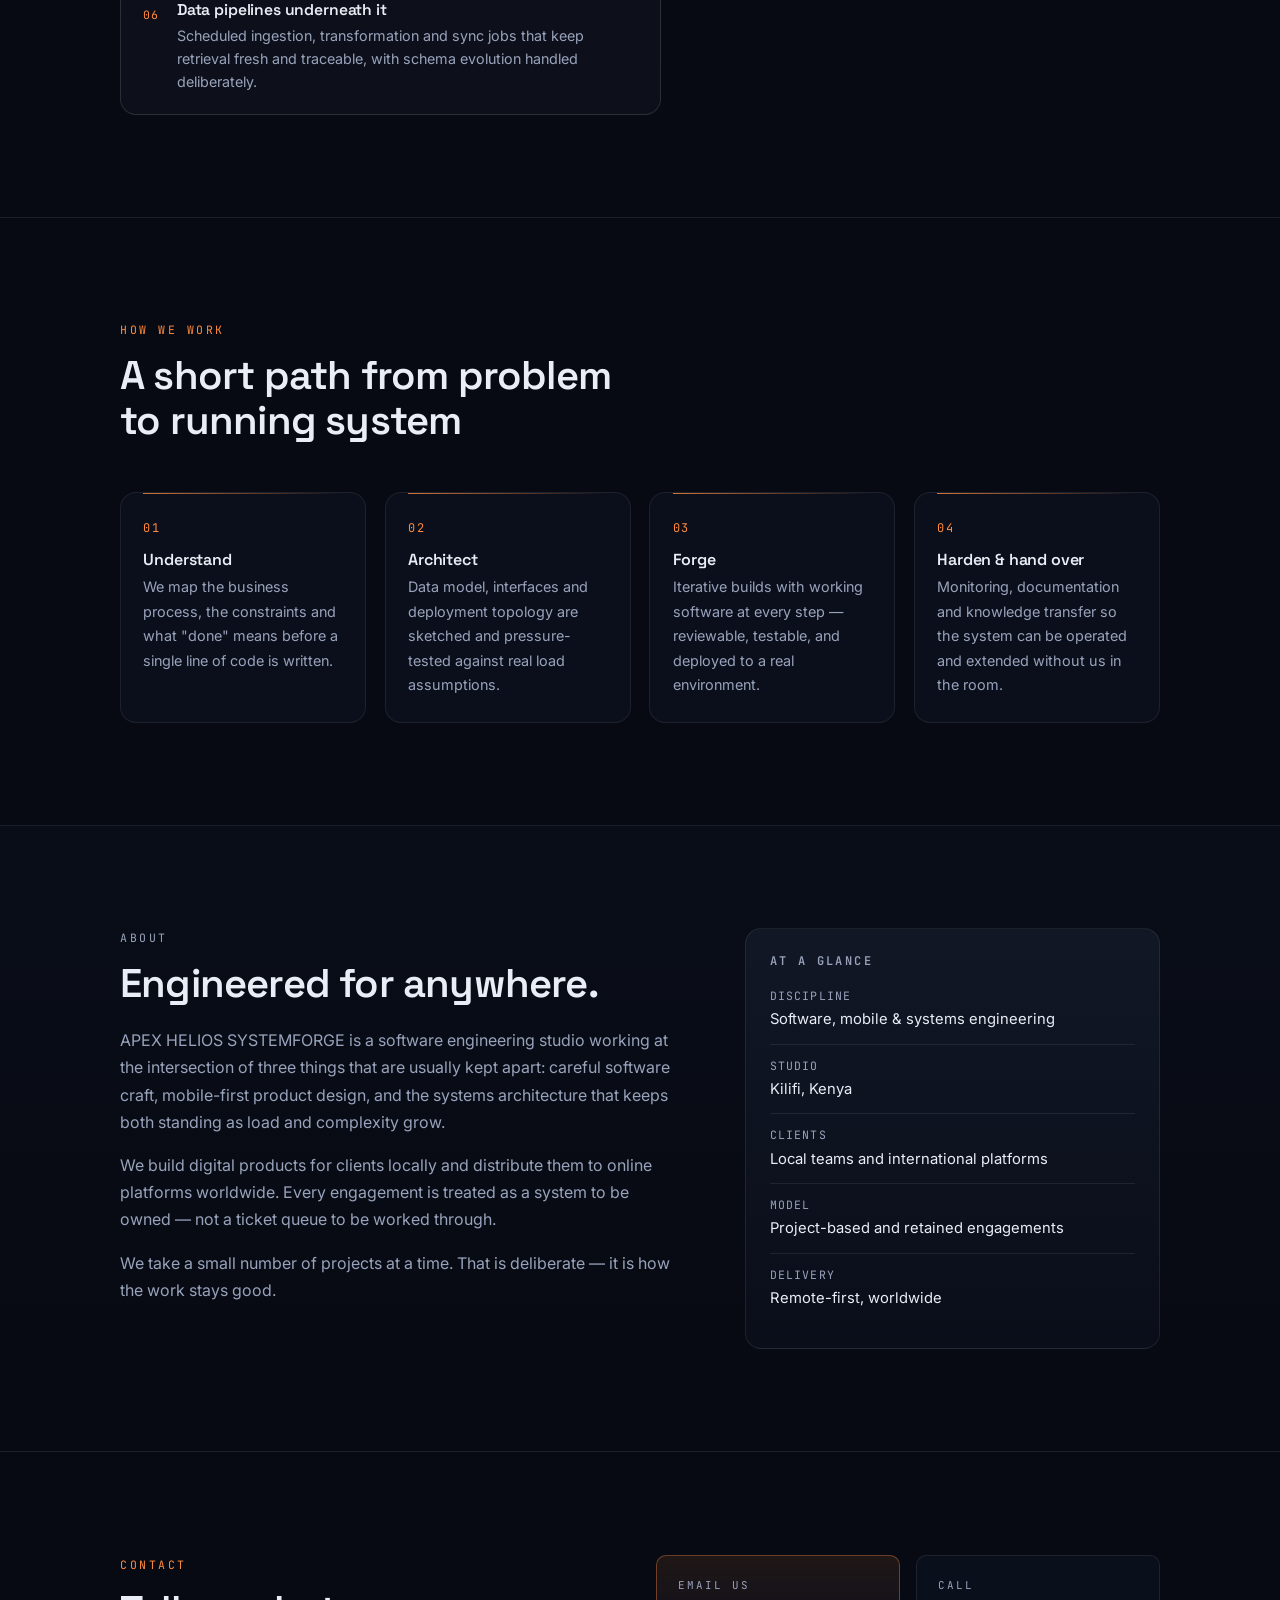
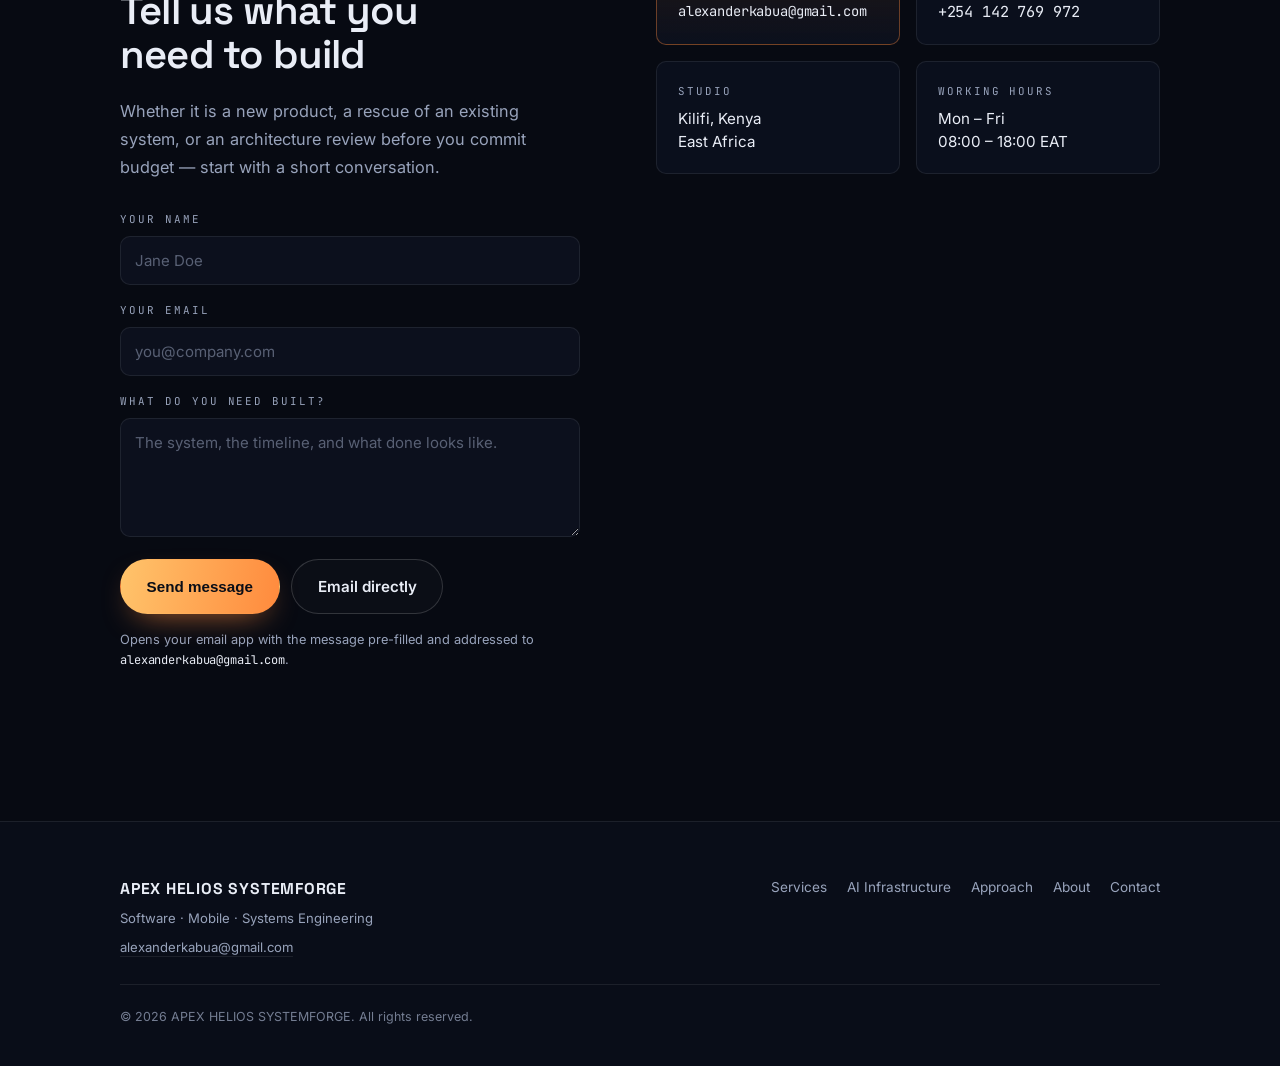
==== commit 2ffbdd27: "Add email contact: contact card, mailto form, footer link, JSON-LD email" ====
--- a/index.html
+++ b/index.html
@@ -33,6 +33,7 @@
   "@type": "ProfessionalService",
   "name": "APEX HELIOS SYSTEMFORGE",
   "description": "Software development, mobile application design, system architecture engineering, cloud infrastructure integration, artificial intelligence systems, database management and IT consulting.",
+  "email": "alexanderkabua@gmail.com",
   "telephone": "+254142769972",
   "address": {
     "@type": "PostalAddress",
@@ -379,11 +380,38 @@
           Whether it is a new product, a rescue of an existing system, or an architecture
           review before you commit budget — start with a short conversation.
         </p>
+
+        <form class="contact-form" id="contactForm" method="post" action="mailto:alexanderkabua@gmail.com" enctype="text/plain">
+          <div class="field">
+            <label for="cf-name">Your name</label>
+            <input id="cf-name" name="name" type="text" autocomplete="name" placeholder="Jane Doe" required>
+          </div>
+          <div class="field">
+            <label for="cf-email">Your email</label>
+            <input id="cf-email" name="email" type="email" autocomplete="email" placeholder="you@company.com" required>
+          </div>
+          <div class="field">
+            <label for="cf-message">What do you need built?</label>
+            <textarea id="cf-message" name="message" rows="4" placeholder="The system, the timeline, and what done looks like." required></textarea>
+          </div>
+          <div class="form-actions">
+            <button class="btn btn-primary" type="submit">Send message</button>
+            <a class="btn btn-ghost" href="mailto:alexanderkabua@gmail.com">Email directly</a>
+          </div>
+          <p class="form-note" id="formNote" role="status" aria-live="polite">
+            Opens your email app with the message pre-filled and addressed to
+            <span class="mono">alexanderkabua@gmail.com</span>.
+          </p>
+        </form>
       </div>
 
       <div class="contact-cards">
+        <a class="contact-card contact-card-primary reveal" href="mailto:alexanderkabua@gmail.com">
+          <span class="contact-label">Email us</span>
+          <span class="contact-value mono">alexanderkabua@gmail.com</span>
+        </a>
         <a class="contact-card reveal" href="tel:+254142769972">
-          <span class="contact-label">Talk to us</span>
+          <span class="contact-label">Call</span>
           <span class="contact-value mono">+254 142 769 972</span>
         </a>
         <div class="contact-card reveal">
@@ -394,10 +422,6 @@
           <span class="contact-label">Working hours</span>
           <span class="contact-value">Mon – Fri<br>08:00 – 18:00 EAT</span>
         </div>
-        <div class="contact-card reveal">
-          <span class="contact-label">Engagements</span>
-          <span class="contact-value">New builds<br>Reviews &amp; retainers</span>
-        </div>
       </div>
     </div>
   </section>
@@ -408,6 +432,7 @@
     <div class="footer-brand">
       <strong>APEX HELIOS SYSTEMFORGE</strong>
       <p>Software · Mobile · Systems Engineering</p>
+      <p class="footer-contact"><a href="mailto:alexanderkabua@gmail.com">alexanderkabua@gmail.com</a></p>
     </div>
     <nav class="footer-nav" aria-label="Footer">
       <a href="#services">Services</a>
--- a/assets/styles.css
+++ b/assets/styles.css
@@ -83,7 +83,7 @@
 }
 .skip:focus { top: 12px; }
 
-:where(a, button):focus-visible {
+:where(a, button, input, textarea, select):focus-visible {
   outline: 2px solid var(--accent-2);
   outline-offset: 3px;
   border-radius: 6px;
@@ -662,6 +662,72 @@
 }
 .contact-value { font-size: 0.95rem; line-height: 1.5; }
 
+.contact-card-primary {
+  border-color: rgba(255, 138, 61, 0.38);
+  background: linear-gradient(180deg, rgba(255, 138, 61, 0.1), rgba(13, 18, 32, 0.8));
+}
+.contact-card-primary .contact-value {
+  font-size: 0.86rem;
+  overflow-wrap: anywhere;
+}
+
+/* ---------------- Contact form ---------------- */
+
+.contact-form {
+  margin-top: 1.8rem;
+  display: grid;
+  gap: 1rem;
+}
+.field { display: flex; flex-direction: column; gap: 0.45rem; }
+.field label {
+  font-family: var(--font-mono);
+  font-size: 0.68rem;
+  letter-spacing: 0.18em;
+  text-transform: uppercase;
+  color: var(--muted);
+}
+.field input,
+.field textarea {
+  width: 100%;
+  padding: 0.75rem 0.9rem;
+  font: inherit;
+  font-size: 0.94rem;
+  line-height: 1.55;
+  color: var(--text);
+  background: rgba(13, 18, 32, 0.85);
+  border: 1px solid var(--line);
+  border-radius: var(--radius-sm);
+  transition: border-color 0.25s ease, background 0.25s ease, box-shadow 0.25s ease;
+}
+.field textarea { resize: vertical; min-height: 108px; }
+.field input::placeholder,
+.field textarea::placeholder { color: rgba(152, 163, 187, 0.55); }
+.field input:hover,
+.field textarea:hover { border-color: var(--line-strong); }
+.field input:focus,
+.field textarea:focus {
+  outline: none;
+  border-color: rgba(255, 138, 61, 0.55);
+  background: rgba(17, 24, 39, 0.95);
+  box-shadow: 0 0 0 3px rgba(255, 138, 61, 0.12);
+}
+.field input:user-invalid,
+.field textarea:user-invalid { border-color: rgba(255, 120, 120, 0.6); }
+
+.form-actions {
+  display: flex;
+  flex-wrap: wrap;
+  gap: 0.7rem;
+  margin-top: 0.35rem;
+}
+.form-note {
+  margin: 0;
+  font-size: 0.8rem;
+  line-height: 1.6;
+  color: var(--muted);
+}
+.form-note .mono { color: var(--text); }
+
 /* ---------------- Footer ---------------- */
 
 .site-footer {
@@ -684,6 +750,17 @@
   margin-bottom: 0.25rem;
 }
 .footer-brand p { font-size: 0.82rem; color: var(--muted); margin: 0; }
+.footer-brand .footer-contact { margin-top: 0.45rem; }
+.footer-brand .footer-contact a {
+  color: var(--muted);
+  border-bottom: 1px solid var(--line);
+  padding-bottom: 1px;
+  transition: color 0.2s ease, border-color 0.2s ease;
+}
+.footer-brand .footer-contact a:hover {
+  color: var(--text);
+  border-color: var(--line-strong);
+}
 
 .footer-nav {
   display: flex;
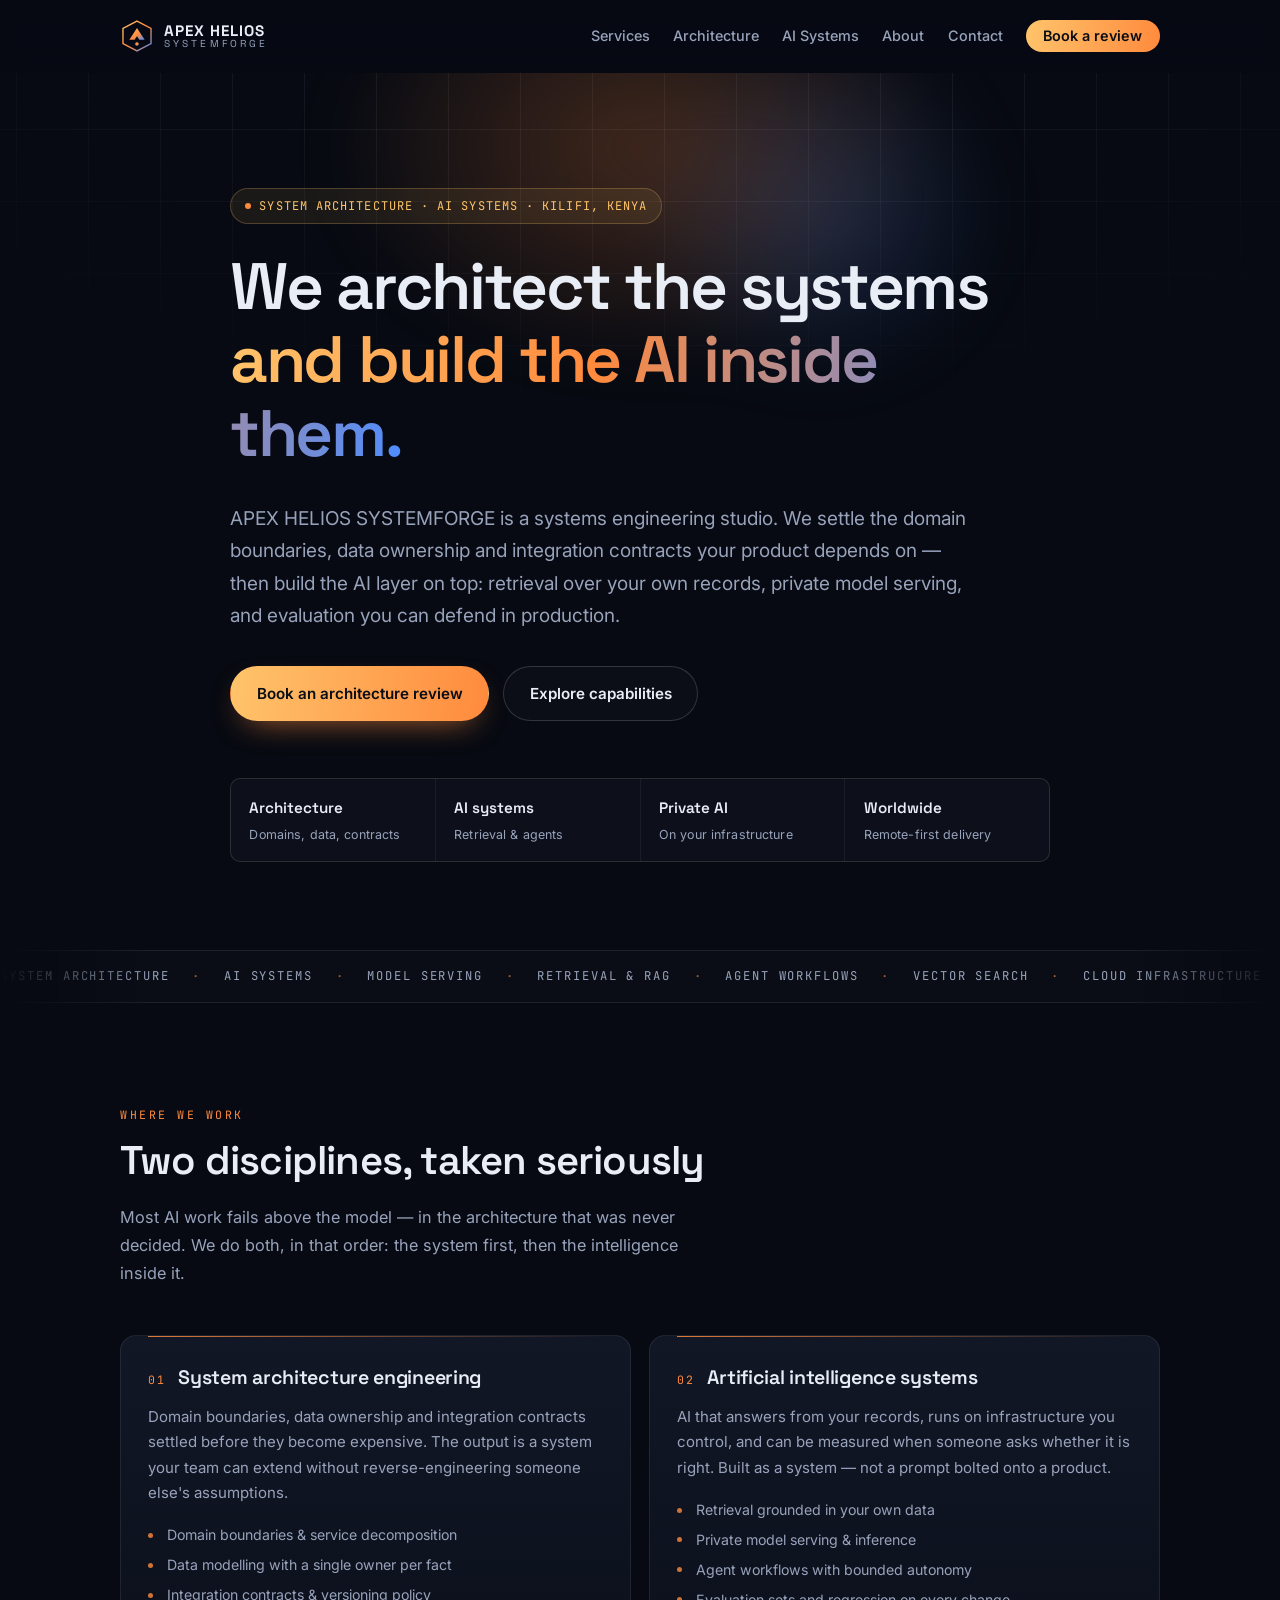
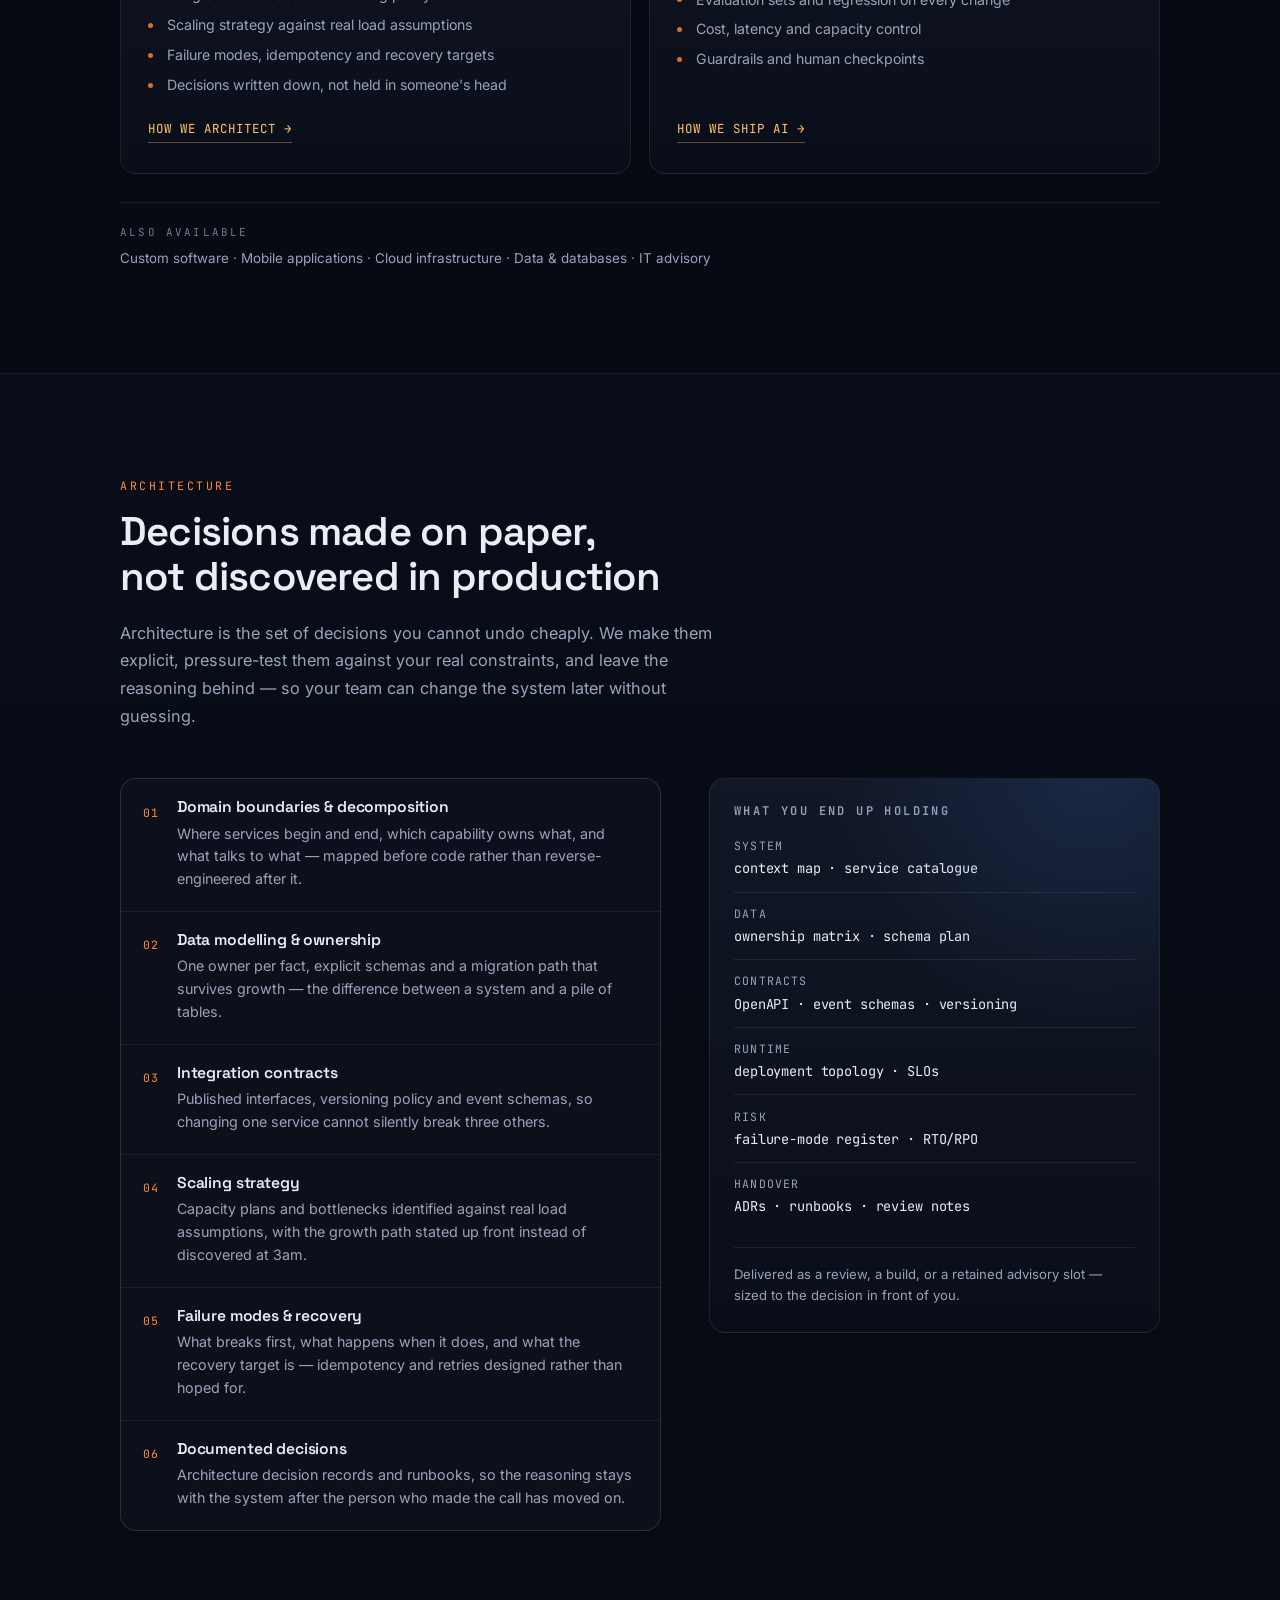
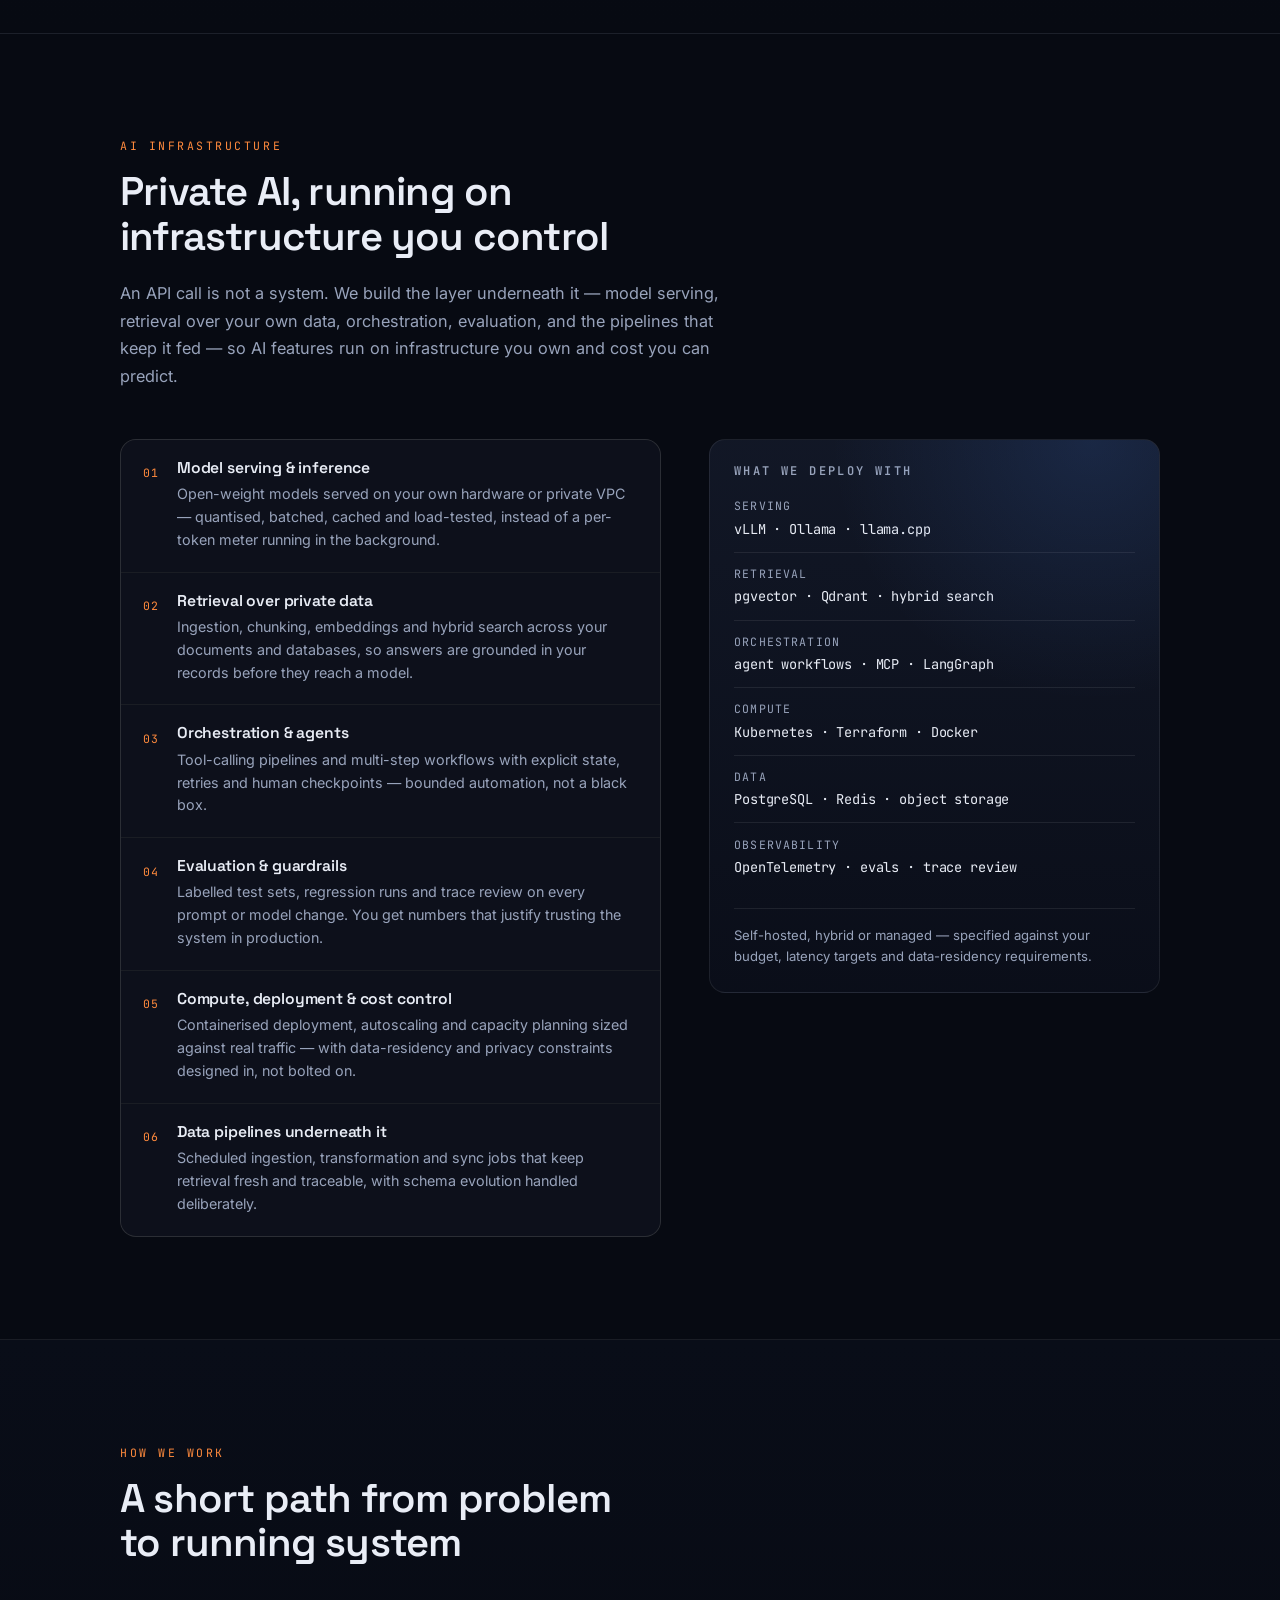
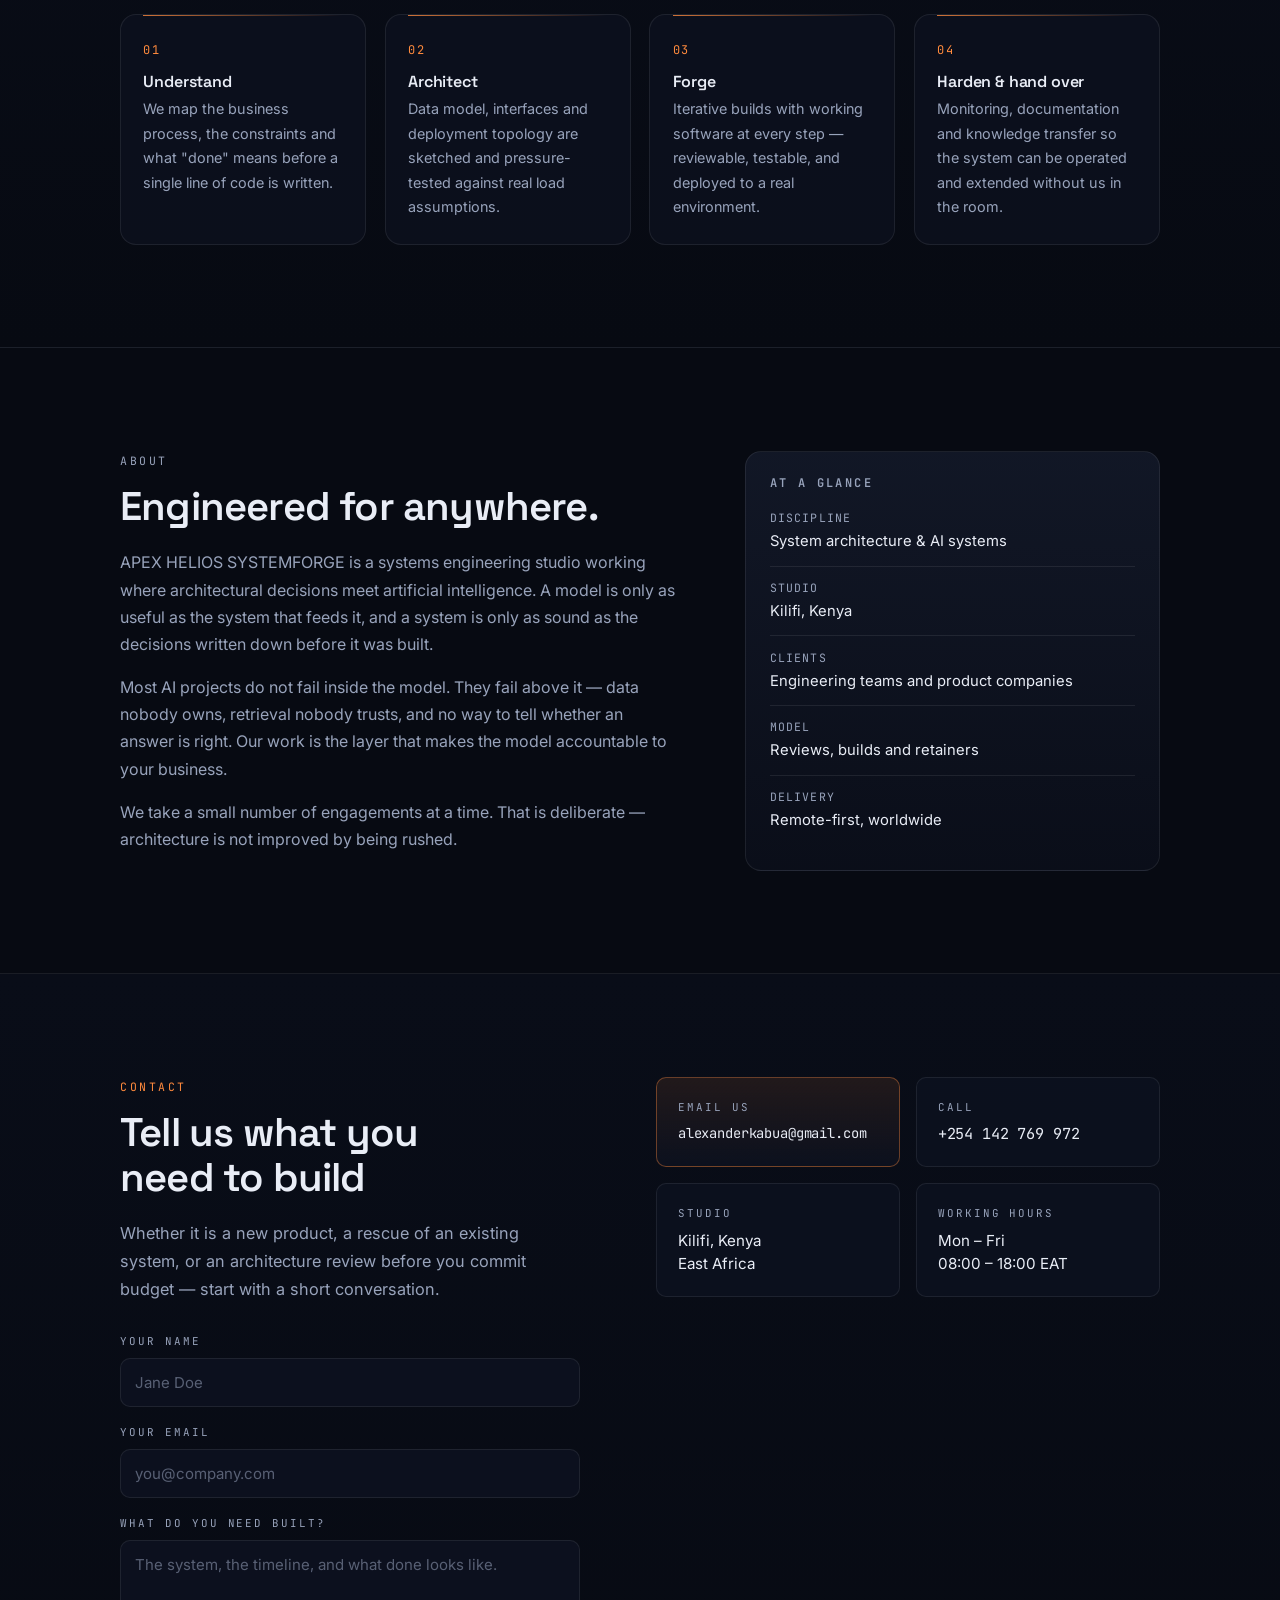
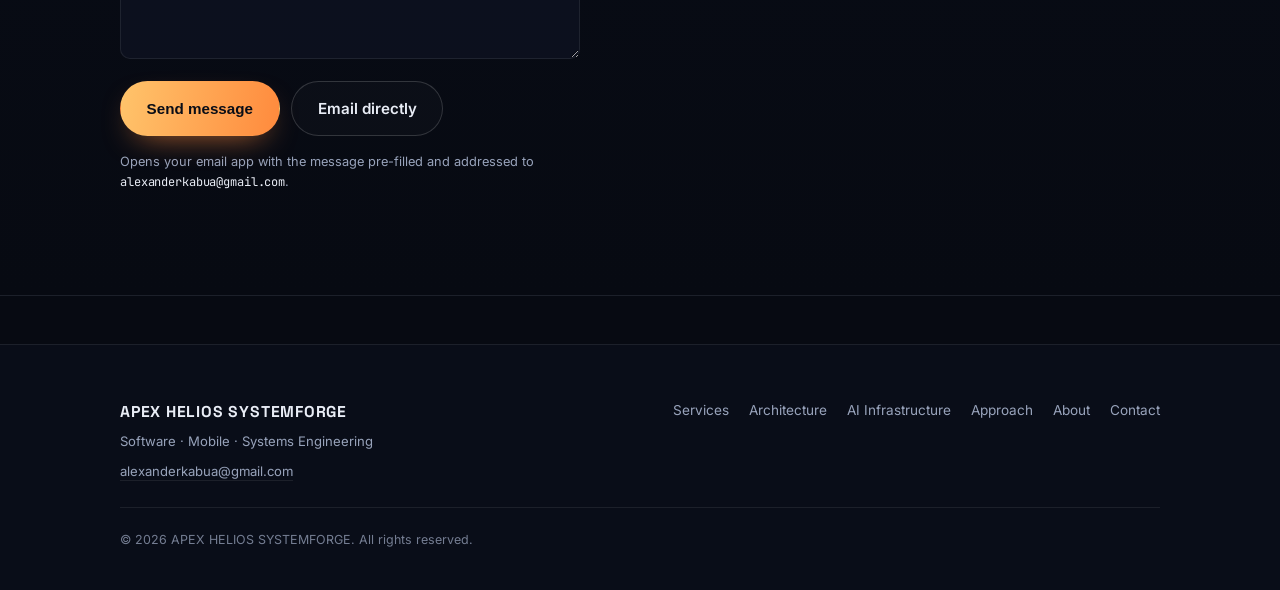
==== commit fa536410: "Reposition around system architecture + AI systems; 2 pillars, architecture depth section, demote ot" ====
--- a/index.html
+++ b/index.html
@@ -3,9 +3,9 @@
 <head>
 <meta charset="utf-8">
 <meta name="viewport" content="width=device-width, initial-scale=1">
-<title>APEX HELIOS SYSTEMFORGE — Software, Mobile &amp; Systems Engineering</title>
-
-<meta name="description" content="APEX HELIOS SYSTEMFORGE designs and builds custom software, mobile applications, cloud infrastructure and AI systems. Engineering studio based in Kilifi, Kenya, delivering to clients worldwide.">
+<title>APEX HELIOS SYSTEMFORGE — System Architecture &amp; AI Systems Engineering</title>
+
+<meta name="description" content="APEX HELIOS SYSTEMFORGE designs system architecture and builds AI systems on top of it — domain modelling, integration contracts, private model serving and retrieval over your own data. Engineered end to end, delivered worldwide.">
 <meta name="theme-color" content="#070a12">
 <meta name="robots" content="index, follow">
 <link rel="canonical" href="https://alexanderlacuna.github.io/apex-helios-systemforge/">
@@ -13,12 +13,12 @@
 <meta property="og:type" content="website">
 <meta property="og:site_name" content="APEX HELIOS SYSTEMFORGE">
 <meta property="og:url" content="https://alexanderlacuna.github.io/apex-helios-systemforge/">
-<meta property="og:title" content="APEX HELIOS SYSTEMFORGE — Software, Mobile &amp; Systems Engineering">
-<meta property="og:description" content="Custom software, mobile applications, system architecture, cloud infrastructure and AI systems — engineered end to end.">
+<meta property="og:title" content="APEX HELIOS SYSTEMFORGE — System Architecture &amp; AI Systems Engineering">
+<meta property="og:description" content="System architecture and the AI layer on top of it — domain modelling, integration contracts, private model serving and retrieval over your own data.">
 <meta property="og:image" content="https://alexanderlacuna.github.io/apex-helios-systemforge/assets/og-image.svg">
 <meta name="twitter:card" content="summary_large_image">
 <meta name="twitter:title" content="APEX HELIOS SYSTEMFORGE">
-<meta name="twitter:description" content="Software development, mobile application design and system architecture engineering.">
+<meta name="twitter:description" content="System architecture engineering and AI systems built on top of it — private model serving, retrieval over your own data, evaluation you can defend.">
 <meta name="twitter:image" content="https://alexanderlacuna.github.io/apex-helios-systemforge/assets/og-image.svg">
 
 <link rel="icon" type="image/svg+xml" href="assets/favicon.svg">
@@ -32,7 +32,7 @@
   "@context": "https://schema.org",
   "@type": "ProfessionalService",
   "name": "APEX HELIOS SYSTEMFORGE",
-  "description": "Software development, mobile application design, system architecture engineering, cloud infrastructure integration, artificial intelligence systems, database management and IT consulting.",
+  "description": "System architecture engineering and artificial intelligence systems: domain modelling, service decomposition, integration contracts, private model serving, retrieval over proprietary data, database management and IT consulting.",
   "email": "alexanderkabua@gmail.com",
   "telephone": "+254142769972",
   "address": {
@@ -43,18 +43,19 @@
   },
   "areaServed": { "@type": "Place", "name": "Worldwide" },
   "knowsAbout": [
-    "Software Development",
-    "Mobile Application Design",
     "System Architecture Engineering",
-    "Cloud Infrastructure",
     "Artificial Intelligence Systems",
-    "Database Management",
-    "IT Consulting",
     "AI Infrastructure",
+    "Domain-Driven Design",
     "Model Serving & Inference",
     "Retrieval-Augmented Generation",
     "Vector Databases",
-    "MLOps & Evaluation"
+    "MLOps & Evaluation",
+    "Software Development",
+    "Mobile Application Design",
+    "Cloud Infrastructure",
+    "Database Management",
+    "IT Consulting"
   ]
 }
 </script>
@@ -90,11 +91,11 @@
 
     <nav class="nav" id="primaryNav" aria-label="Primary">
       <a href="#services">Services</a>
-      <a href="#ai-infrastructure">AI Infra</a>
-      <a href="#approach">Approach</a>
+      <a href="#architecture">Architecture</a>
+      <a href="#ai-infrastructure">AI Systems</a>
       <a href="#about">About</a>
       <a href="#contact">Contact</a>
-      <a class="nav-cta" href="#contact">Start a project</a>
+      <a class="nav-cta" href="#contact">Book a review</a>
     </nav>
   </div>
 </header>
@@ -107,25 +108,26 @@
     <div class="hero-grid" aria-hidden="true"></div>
     <div class="hero-glow" aria-hidden="true"></div>
     <div class="wrap hero-inner">
-      <p class="eyebrow"><span class="dot"></span> Software studio · Kilifi, Kenya</p>
+      <p class="eyebrow"><span class="dot"></span> System architecture · AI systems · Kilifi, Kenya</p>
       <h1>
-        We forge the systems<br>
-        <span class="grad">your business runs on.</span>
+        We architect the systems<br>
+        <span class="grad">and build the AI inside them.</span>
       </h1>
       <p class="lede">
-        APEX HELIOS SYSTEMFORGE is a software engineering studio building custom
-        software, mobile applications and the system architecture underneath them —
-        from first sketch to production infrastructure.
+        APEX HELIOS SYSTEMFORGE is a systems engineering studio. We settle the domain
+        boundaries, data ownership and integration contracts your product depends on —
+        then build the AI layer on top: retrieval over your own records, private model
+        serving, and evaluation you can defend in production.
       </p>
       <div class="hero-actions">
-        <a class="btn btn-primary" href="#contact">Start a project</a>
+        <a class="btn btn-primary" href="#contact">Book an architecture review</a>
         <a class="btn btn-ghost" href="#services">Explore capabilities</a>
       </div>
       <ul class="hero-stats">
-        <li><strong>Software</strong><span>Product engineering</span></li>
-        <li><strong>Mobile</strong><span>App design &amp; delivery</span></li>
-        <li><strong>Architecture</strong><span>Scalable systems</span></li>
-        <li><strong>Global</strong><span>Digital distribution</span></li>
+        <li><strong>Architecture</strong><span>Domains, data, contracts</span></li>
+        <li><strong>AI systems</strong><span>Retrieval &amp; agents</span></li>
+        <li><strong>Private AI</strong><span>On your infrastructure</span></li>
+        <li><strong>Worldwide</strong><span>Remote-first delivery</span></li>
       </ul>
     </div>
   </section>
@@ -133,16 +135,14 @@
   <!-- MARQUEE -->
   <div class="marquee" aria-hidden="true">
     <div class="marquee-track">
-      <span>Custom Software</span><span>·</span><span>Mobile Applications</span><span>·</span>
-      <span>System Architecture</span><span>·</span><span>Cloud Infrastructure</span><span>·</span>
-      <span>AI Infrastructure</span><span>·</span><span>AI Systems</span><span>·</span>
-      <span>Model Serving</span><span>·</span><span>Vector Search</span><span>·</span>
-      <span>Database Management</span><span>·</span><span>IT Consulting</span><span>·</span>
-      <span>Custom Software</span><span>·</span><span>Mobile Applications</span><span>·</span>
-      <span>System Architecture</span><span>·</span><span>Cloud Infrastructure</span><span>·</span>
-      <span>AI Infrastructure</span><span>·</span><span>AI Systems</span><span>·</span>
-      <span>Model Serving</span><span>·</span><span>Vector Search</span><span>·</span>
-      <span>Database Management</span><span>·</span><span>IT Consulting</span><span>·</span>
+      <span>System Architecture</span><span>·</span><span>AI Systems</span><span>·</span>
+      <span>Model Serving</span><span>·</span><span>Retrieval &amp; RAG</span><span>·</span>
+      <span>Agent Workflows</span><span>·</span><span>Vector Search</span><span>·</span>
+      <span>Cloud Infrastructure</span><span>·</span><span>Custom Software</span><span>·</span>
+      <span>System Architecture</span><span>·</span><span>AI Systems</span><span>·</span>
+      <span>Model Serving</span><span>·</span><span>Retrieval &amp; RAG</span><span>·</span>
+      <span>Agent Workflows</span><span>·</span><span>Vector Search</span><span>·</span>
+      <span>Cloud Infrastructure</span><span>·</span><span>Custom Software</span><span>·</span>
     </div>
   </div>
 
@@ -150,84 +150,143 @@
   <section class="section" id="services">
     <div class="wrap">
       <header class="section-head reveal">
-        <p class="kicker">Capabilities</p>
-        <h2>Engineering across the full stack of your business</h2>
+        <p class="kicker">Where we work</p>
+        <h2>Two disciplines, taken seriously</h2>
         <p class="section-lede">
-          Eight disciplines, one forge. We take on the whole build — or plug into the
-          part of your team that needs reinforcement.
+          Most AI work fails above the model — in the architecture that was never
+          decided. We do both, in that order: the system first, then the intelligence
+          inside it.
         </p>
       </header>
 
-      <div class="cards">
-        <article class="card reveal">
-          <div class="card-icon" aria-hidden="true">
-            <svg viewBox="0 0 24 24" fill="none" stroke="currentColor" stroke-width="1.6"><path d="M8 6 3 12l5 6M16 6l5 6-5 6M13.5 4l-3 16"/></svg>
+      <div class="pillars">
+        <article class="pillar reveal">
+          <div class="pillar-head">
+            <span class="pillar-num mono" aria-hidden="true">01</span>
+            <h3>System architecture engineering</h3>
           </div>
-          <h3>Custom Software Development</h3>
-          <p>Purpose-built web platforms, internal tools and line-of-business systems, engineered around how your organisation actually works.</p>
+          <p>
+            Domain boundaries, data ownership and integration contracts settled before
+            they become expensive. The output is a system your team can extend without
+            reverse-engineering someone else's assumptions.
+          </p>
+          <ul class="pillar-list">
+            <li>Domain boundaries &amp; service decomposition</li>
+            <li>Data modelling with a single owner per fact</li>
+            <li>Integration contracts &amp; versioning policy</li>
+            <li>Scaling strategy against real load assumptions</li>
+            <li>Failure modes, idempotency and recovery targets</li>
+            <li>Decisions written down, not held in someone's head</li>
+          </ul>
+          <a class="pillar-link" href="#architecture">How we architect <span aria-hidden="true">→</span></a>
         </article>
 
-        <article class="card reveal">
-          <div class="card-icon" aria-hidden="true">
-            <svg viewBox="0 0 24 24" fill="none" stroke="currentColor" stroke-width="1.6"><rect x="7" y="2.5" width="10" height="19" rx="2.5"/><path d="M10.5 19h3"/></svg>
+        <article class="pillar reveal">
+          <div class="pillar-head">
+            <span class="pillar-num mono" aria-hidden="true">02</span>
+            <h3>Artificial intelligence systems</h3>
           </div>
-          <h3>Mobile Application Design</h3>
-          <p>Native and cross-platform applications with interface design, offline tolerance and release pipelines built in from day one.</p>
+          <p>
+            AI that answers from your records, runs on infrastructure you control, and
+            can be measured when someone asks whether it is right. Built as a system —
+            not a prompt bolted onto a product.
+          </p>
+          <ul class="pillar-list">
+            <li>Retrieval grounded in your own data</li>
+            <li>Private model serving &amp; inference</li>
+            <li>Agent workflows with bounded autonomy</li>
+            <li>Evaluation sets and regression on every change</li>
+            <li>Cost, latency and capacity control</li>
+            <li>Guardrails and human checkpoints</li>
+          </ul>
+          <a class="pillar-link" href="#ai-infrastructure">How we ship AI <span aria-hidden="true">→</span></a>
         </article>
-
-        <article class="card reveal">
-          <div class="card-icon" aria-hidden="true">
-            <svg viewBox="0 0 24 24" fill="none" stroke="currentColor" stroke-width="1.6"><path d="M12 3 21 8v8l-9 5-9-5V8z"/><path d="M12 12v9M3 8l9 4 9-4"/></svg>
-          </div>
-          <h3>System Architecture Engineering</h3>
-          <p>Service boundaries, data flow, integration contracts and scaling strategy — documented decisions instead of accidental complexity.</p>
-        </article>
-
-        <article class="card reveal">
-          <div class="card-icon" aria-hidden="true">
-            <svg viewBox="0 0 24 24" fill="none" stroke="currentColor" stroke-width="1.6"><path d="M6.5 18a4 4 0 0 1-.4-8 6 6 0 0 1 11.6 1.4A3.6 3.6 0 0 1 17.8 18z"/><path d="M12 12v6M9.5 15.5 12 18l2.5-2.5"/></svg>
-          </div>
-          <h3>Cloud Infrastructure Integration</h3>
-          <p>Provisioning, CI/CD, containerisation, observability and cost control across public cloud and self-hosted environments.</p>
-        </article>
-
-        <article class="card reveal">
-          <div class="card-icon" aria-hidden="true">
-            <svg viewBox="0 0 24 24" fill="none" stroke="currentColor" stroke-width="1.6"><circle cx="12" cy="12" r="3"/><path d="M12 2v4M12 18v4M2 12h4M18 12h4M5 5l2.8 2.8M16.2 16.2 19 19M19 5l-2.8 2.8M7.8 16.2 5 19"/></svg>
-          </div>
-          <h3>Artificial Intelligence Systems</h3>
-          <p>Practical AI integration: retrieval over your own data, automation pipelines, model-backed assistants and evaluation you can trust.</p>
-        </article>
-
-        <article class="card reveal">
-          <div class="card-icon" aria-hidden="true">
-            <svg viewBox="0 0 24 24" fill="none" stroke="currentColor" stroke-width="1.6"><ellipse cx="12" cy="6" rx="7.5" ry="3.2"/><path d="M4.5 6v6c0 1.8 3.4 3.2 7.5 3.2s7.5-1.4 7.5-3.2V6"/><path d="M4.5 12v6c0 1.8 3.4 3.2 7.5 3.2s7.5-1.4 7.5-3.2v-6"/></svg>
-          </div>
-          <h3>Database &amp; Data Management</h3>
-          <p>Schema design, migrations, performance tuning, backup and recovery strategy — for relational and modern distributed stores.</p>
-        </article>
-
-        <article class="card reveal">
-          <div class="card-icon" aria-hidden="true">
-            <svg viewBox="0 0 24 24" fill="none" stroke="currentColor" stroke-width="1.6"><circle cx="12" cy="8" r="3.6"/><path d="M4.5 20a7.5 7.5 0 0 1 15 0"/></svg>
-          </div>
-          <h3>IT Consulting &amp; Advisory</h3>
-          <p>Technical due diligence, architecture review, vendor selection and delivery planning for teams that need an experienced second opinion.</p>
-        </article>
-
-        <article class="card card-accent reveal">
-          <div class="card-icon" aria-hidden="true">
-            <svg viewBox="0 0 24 24" fill="none" stroke="currentColor" stroke-width="1.6"><circle cx="12" cy="12" r="9"/><path d="M3 12h18M12 3c2.6 2.4 4 5.6 4 9s-1.4 6.6-4 9c-2.6-2.4-4-5.6-4-9s1.4-6.6 4-9z"/></svg>
-          </div>
-          <h3>Global Digital Distribution</h3>
-          <p>Packaging, licensing and publishing of digital products to online marketplaces and app stores — reaching customers beyond borders.</p>
-        </article>
+      </div>
+
+      <p class="also reveal">
+        <span class="also-label">Also available</span>
+        Custom software · Mobile applications · Cloud infrastructure · Data &amp; databases · IT advisory
+      </p>
+    </div>
+  </section>
+
+  <!-- ARCHITECTURE -->
+  <section class="section section-alt" id="architecture">
+    <div class="wrap">
+      <header class="section-head reveal">
+        <p class="kicker">Architecture</p>
+        <h2>Decisions made on paper, not discovered in production</h2>
+        <p class="section-lede">
+          Architecture is the set of decisions you cannot undo cheaply. We make them
+          explicit, pressure-test them against your real constraints, and leave the
+          reasoning behind — so your team can change the system later without guessing.
+        </p>
+      </header>
+
+      <div class="ai-grid">
+        <ol class="ai-list">
+          <li class="reveal">
+            <span class="ai-num mono" aria-hidden="true">01</span>
+            <div>
+              <h3>Domain boundaries &amp; decomposition</h3>
+              <p>Where services begin and end, which capability owns what, and what talks to what — mapped before code rather than reverse-engineered after it.</p>
+            </div>
+          </li>
+          <li class="reveal">
+            <span class="ai-num mono" aria-hidden="true">02</span>
+            <div>
+              <h3>Data modelling &amp; ownership</h3>
+              <p>One owner per fact, explicit schemas and a migration path that survives growth — the difference between a system and a pile of tables.</p>
+            </div>
+          </li>
+          <li class="reveal">
+            <span class="ai-num mono" aria-hidden="true">03</span>
+            <div>
+              <h3>Integration contracts</h3>
+              <p>Published interfaces, versioning policy and event schemas, so changing one service cannot silently break three others.</p>
+            </div>
+          </li>
+          <li class="reveal">
+            <span class="ai-num mono" aria-hidden="true">04</span>
+            <div>
+              <h3>Scaling strategy</h3>
+              <p>Capacity plans and bottlenecks identified against real load assumptions, with the growth path stated up front instead of discovered at 3am.</p>
+            </div>
+          </li>
+          <li class="reveal">
+            <span class="ai-num mono" aria-hidden="true">05</span>
+            <div>
+              <h3>Failure modes &amp; recovery</h3>
+              <p>What breaks first, what happens when it does, and what the recovery target is — idempotency and retries designed rather than hoped for.</p>
+            </div>
+          </li>
+          <li class="reveal">
+            <span class="ai-num mono" aria-hidden="true">06</span>
+            <div>
+              <h3>Documented decisions</h3>
+              <p>Architecture decision records and runbooks, so the reasoning stays with the system after the person who made the call has moved on.</p>
+            </div>
+          </li>
+        </ol>
+
+        <aside class="ai-stack reveal" aria-label="Architecture deliverables">
+          <h3>What you end up holding</h3>
+          <dl>
+            <div><dt>System</dt><dd>context map · service catalogue</dd></div>
+            <div><dt>Data</dt><dd>ownership matrix · schema plan</dd></div>
+            <div><dt>Contracts</dt><dd>OpenAPI · event schemas · versioning</dd></div>
+            <div><dt>Runtime</dt><dd>deployment topology · SLOs</dd></div>
+            <div><dt>Risk</dt><dd>failure-mode register · RTO/RPO</dd></div>
+            <div><dt>Handover</dt><dd>ADRs · runbooks · review notes</dd></div>
+          </dl>
+          <p class="ai-note">Delivered as a review, a build, or a retained advisory slot — sized to the decision in front of you.</p>
+        </aside>
       </div>
     </div>
   </section>
 
   <!-- AI INFRASTRUCTURE -->
-  <section class="section section-alt" id="ai-infrastructure">
+  <section class="section" id="ai-infrastructure">
     <div class="wrap">
       <header class="section-head reveal">
         <p class="kicker">AI infrastructure</p>
@@ -302,7 +361,7 @@
   </section>
 
   <!-- APPROACH -->
-  <section class="section" id="approach">
+  <section class="section section-alt" id="approach">
     <div class="wrap">
       <header class="section-head reveal">
         <p class="kicker">How we work</p>
@@ -335,35 +394,35 @@
   </section>
 
   <!-- ABOUT -->
-  <section class="section section-alt" id="about">
+  <section class="section" id="about">
     <div class="wrap about-grid">
       <div class="about-copy reveal">
         <p class="kicker">About</p>
         <h2>Engineered for anywhere.</h2>
         <p>
-          APEX HELIOS SYSTEMFORGE is a software engineering studio working at the
-          intersection of three things that are usually kept apart: careful software
-          craft, mobile-first product design, and the systems architecture that keeps
-          both standing as load and complexity grow.
+          APEX HELIOS SYSTEMFORGE is a systems engineering studio working where
+          architectural decisions meet artificial intelligence. A model is only as useful
+          as the system that feeds it, and a system is only as sound as the decisions
+          written down before it was built.
         </p>
         <p>
-          We build digital products for clients locally and distribute them to online
-          platforms worldwide. Every engagement is treated as a system to be owned —
-          not a ticket queue to be worked through.
+          Most AI projects do not fail inside the model. They fail above it — data nobody
+          owns, retrieval nobody trusts, and no way to tell whether an answer is right.
+          Our work is the layer that makes the model accountable to your business.
         </p>
         <p>
-          We take a small number of projects at a time. That is deliberate — it is how
-          the work stays good.
+          We take a small number of engagements at a time. That is deliberate —
+          architecture is not improved by being rushed.
         </p>
       </div>
 
       <aside class="about-facts reveal" aria-label="What we do">
         <h3>At a glance</h3>
         <dl>
-          <div><dt>Discipline</dt><dd>Software, mobile &amp; systems engineering</dd></div>
+          <div><dt>Discipline</dt><dd>System architecture &amp; AI systems</dd></div>
           <div><dt>Studio</dt><dd>Kilifi, Kenya</dd></div>
-          <div><dt>Clients</dt><dd>Local teams and international platforms</dd></div>
-          <div><dt>Model</dt><dd>Project-based and retained engagements</dd></div>
+          <div><dt>Clients</dt><dd>Engineering teams and product companies</dd></div>
+          <div><dt>Model</dt><dd>Reviews, builds and retainers</dd></div>
           <div><dt>Delivery</dt><dd>Remote-first, worldwide</dd></div>
         </dl>
       </aside>
@@ -371,7 +430,7 @@
   </section>
 
   <!-- CONTACT -->
-  <section class="section" id="contact">
+  <section class="section section-alt" id="contact">
     <div class="wrap contact-wrap">
       <div class="contact-copy reveal">
         <p class="kicker">Contact</p>
@@ -436,6 +495,7 @@
     </div>
     <nav class="footer-nav" aria-label="Footer">
       <a href="#services">Services</a>
+      <a href="#architecture">Architecture</a>
       <a href="#ai-infrastructure">AI Infrastructure</a>
       <a href="#approach">Approach</a>
       <a href="#about">About</a>
--- a/assets/styles.css
+++ b/assets/styles.css
@@ -149,7 +149,7 @@
 .nav {
   display: flex;
   align-items: center;
-  gap: 1.75rem;
+  gap: 1.45rem;
   font-size: 0.9rem;
   font-weight: 500;
 }
@@ -448,6 +448,104 @@
 }
 .card-accent::after {
   background: radial-gradient(420px circle at 20% 0%, rgba(77, 141, 255, 0.12), transparent 62%);
+}
+
+/* ---------------- Pillars ---------------- */
+
+.pillars {
+  display: grid;
+  grid-template-columns: repeat(auto-fit, minmax(280px, 1fr));
+  gap: 1.15rem;
+}
+.pillar {
+  position: relative;
+  display: flex;
+  flex-direction: column;
+  padding: 1.9rem 1.7rem;
+  background: linear-gradient(180deg, rgba(19, 25, 40, 0.92), rgba(11, 15, 26, 0.92));
+  border: 1px solid var(--line);
+  border-radius: var(--radius);
+  overflow: hidden;
+  transition: transform 0.3s cubic-bezier(0.2, 0.7, 0.3, 1), border-color 0.3s ease, box-shadow 0.35s ease;
+}
+.pillar::before {
+  content: "";
+  position: absolute;
+  top: 0; left: 1.7rem; right: 1.7rem;
+  height: 1px;
+  background: linear-gradient(90deg, rgba(255, 138, 61, 0.85), transparent);
+}
+.pillar:hover {
+  transform: translateY(-4px);
+  border-color: var(--line-strong);
+  box-shadow: 0 22px 46px -30px rgba(0, 0, 0, 0.95);
+}
+.pillar-head {
+  display: flex;
+  align-items: baseline;
+  gap: 0.8rem;
+  margin-bottom: 0.9rem;
+}
+.pillar-num {
+  font-size: 0.72rem;
+  letter-spacing: 0.14em;
+  color: var(--accent);
+}
+.pillar h3 { font-size: 1.22rem; letter-spacing: -0.015em; margin: 0; }
+.pillar > p { font-size: 0.94rem; color: var(--muted); margin: 0 0 1.15rem; }
+.pillar-list {
+  list-style: none;
+  margin: 0 0 1.4rem;
+  padding: 0;
+  display: grid;
+  gap: 0.5rem;
+}
+.pillar-list li {
+  position: relative;
+  padding-left: 1.15rem;
+  font-size: 0.885rem;
+  line-height: 1.55;
+  color: var(--muted);
+}
+.pillar-list li::before {
+  content: "";
+  position: absolute;
+  left: 0; top: 0.62em;
+  width: 5px; height: 5px;
+  border-radius: 50%;
+  background: var(--accent);
+  opacity: 0.8;
+}
+.pillar-link {
+  margin-top: auto;
+  align-self: flex-start;
+  font-family: var(--font-mono);
+  font-size: 0.78rem;
+  letter-spacing: 0.08em;
+  text-transform: uppercase;
+  color: var(--accent-2);
+  border-bottom: 1px solid rgba(255, 196, 107, 0.35);
+  padding-bottom: 0.15rem;
+  transition: color 0.2s ease, border-color 0.2s ease;
+}
+.pillar-link:hover { color: var(--text); border-color: var(--line-strong); }
+
+.also {
+  margin: 1.7rem 0 0;
+  padding-top: 1.3rem;
+  border-top: 1px solid var(--line);
+  font-size: 0.84rem;
+  line-height: 1.7;
+  color: var(--muted);
+}
+.also-label {
+  display: block;
+  margin-bottom: 0.35rem;
+  font-family: var(--font-mono);
+  font-size: 0.68rem;
+  letter-spacing: 0.2em;
+  text-transform: uppercase;
+  color: rgba(152, 163, 187, 0.75);
 }
 
 /* ---------------- AI infrastructure ---------------- */
@@ -866,7 +964,7 @@
 @media print {
   .site-header, .nav, .marquee, .hero-glow, .hero-grid, .footer-nav { display: none !important; }
   body { background: #fff; color: #111; }
-  .card, .about-facts, .ai-stack, .steps li { border-color: #ddd; background: #fff; }
+  .card, .about-facts, .ai-stack, .pillar, .steps li { border-color: #ddd; background: #fff; }
   .ai-list, .ai-list li { border-color: #ddd; background: #fff; }
   .reveal { opacity: 1; transform: none; }
 }
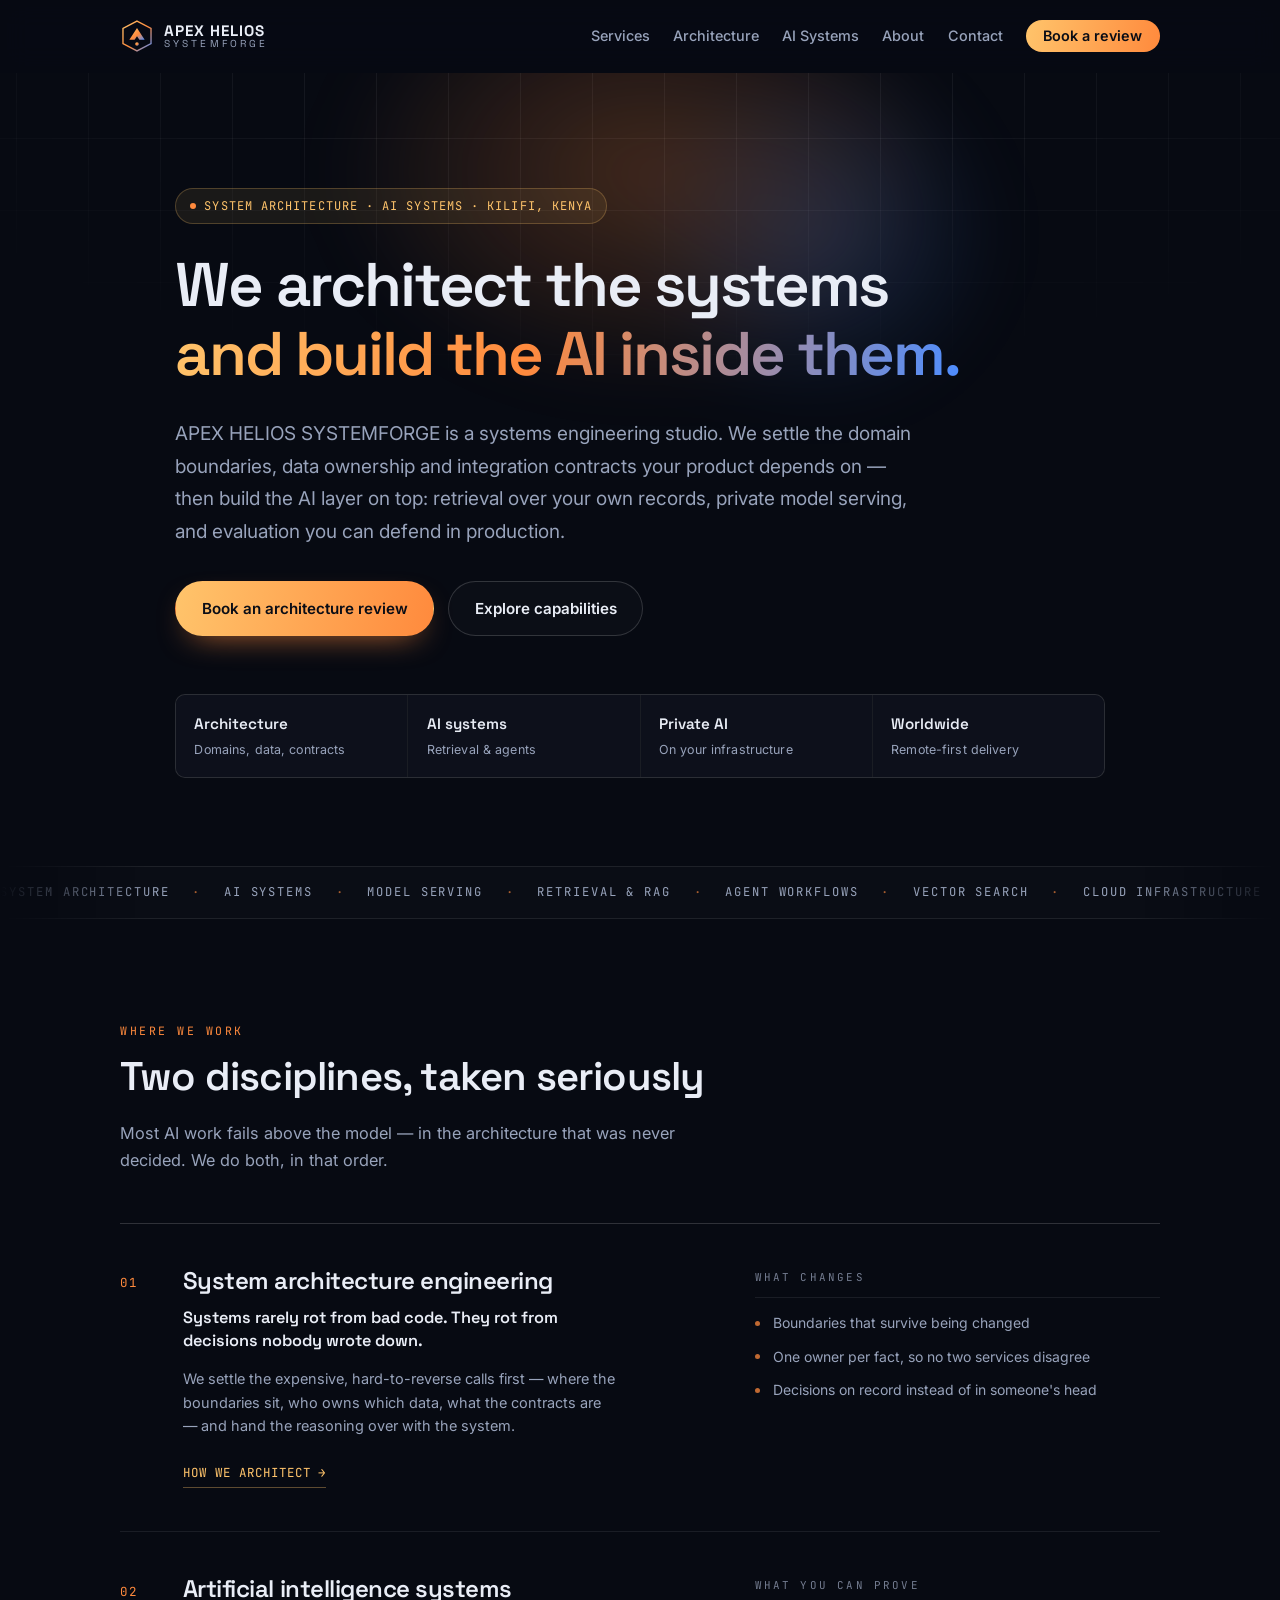
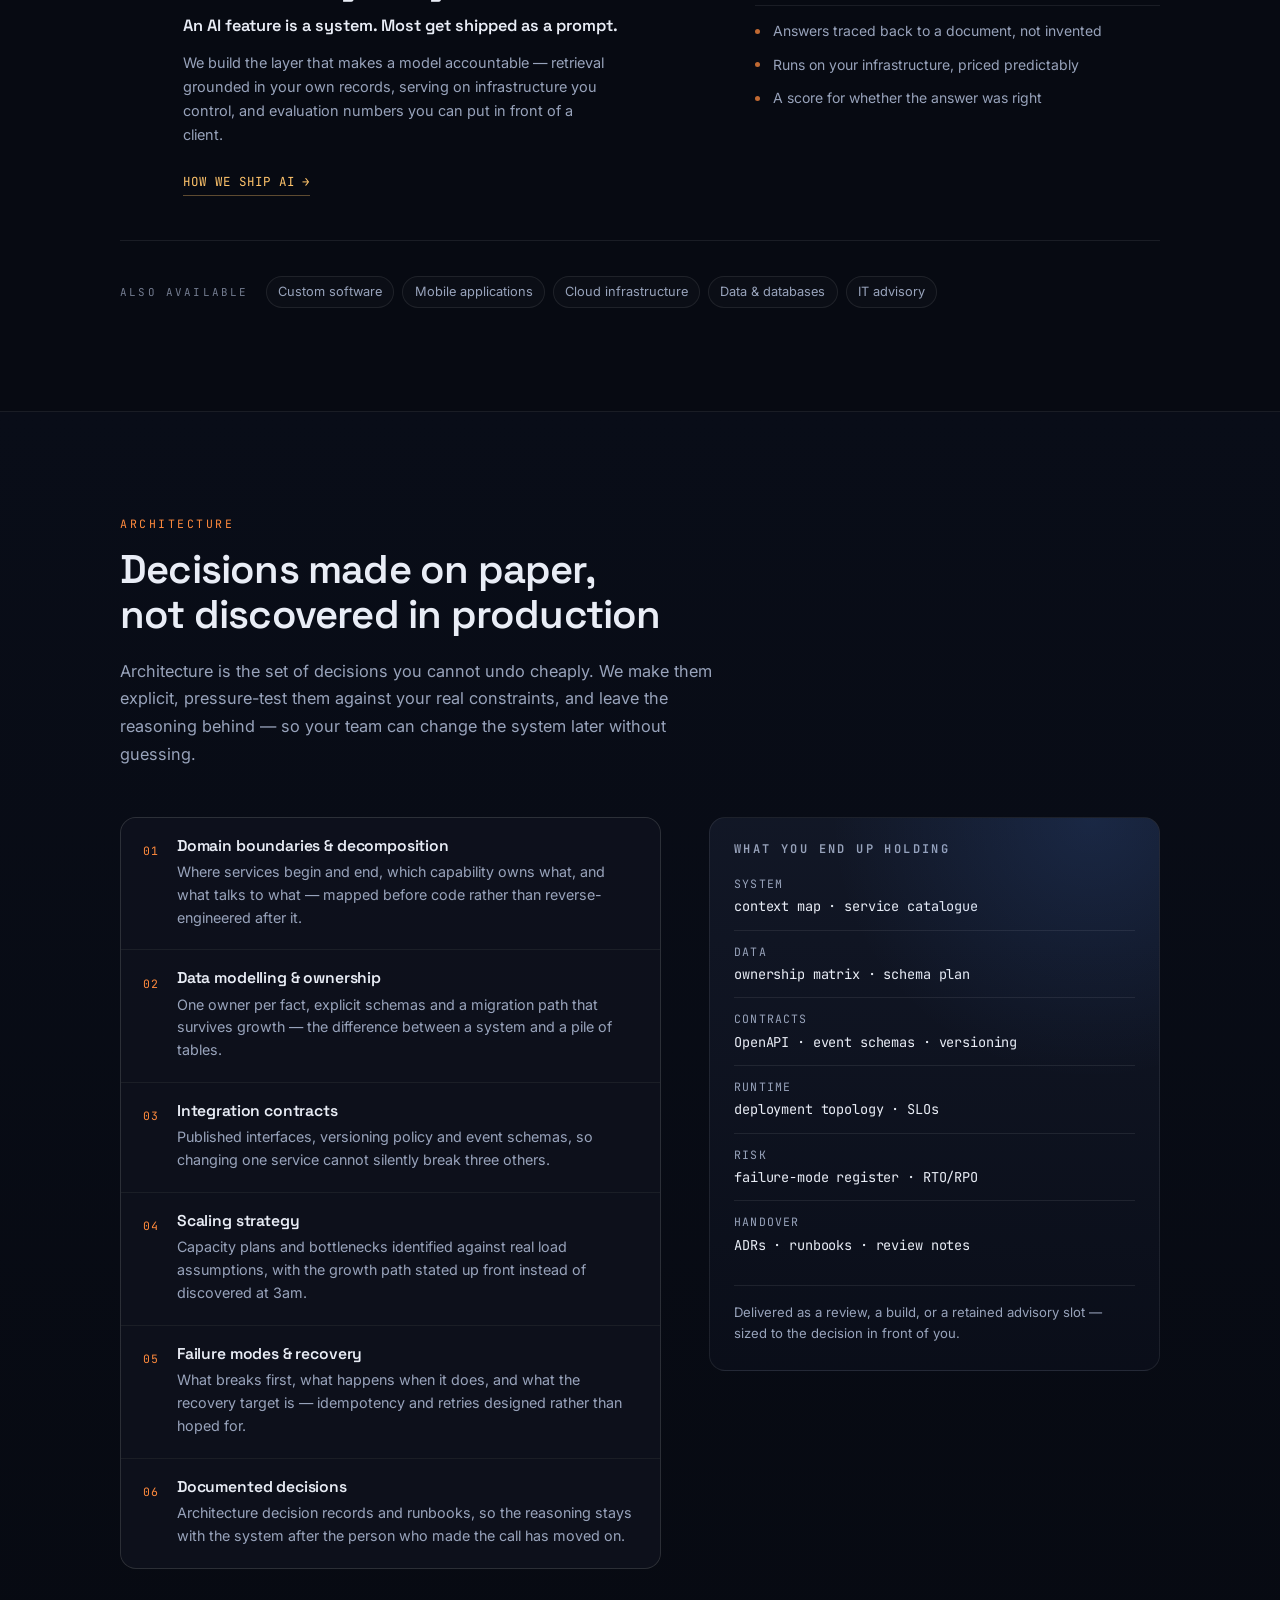
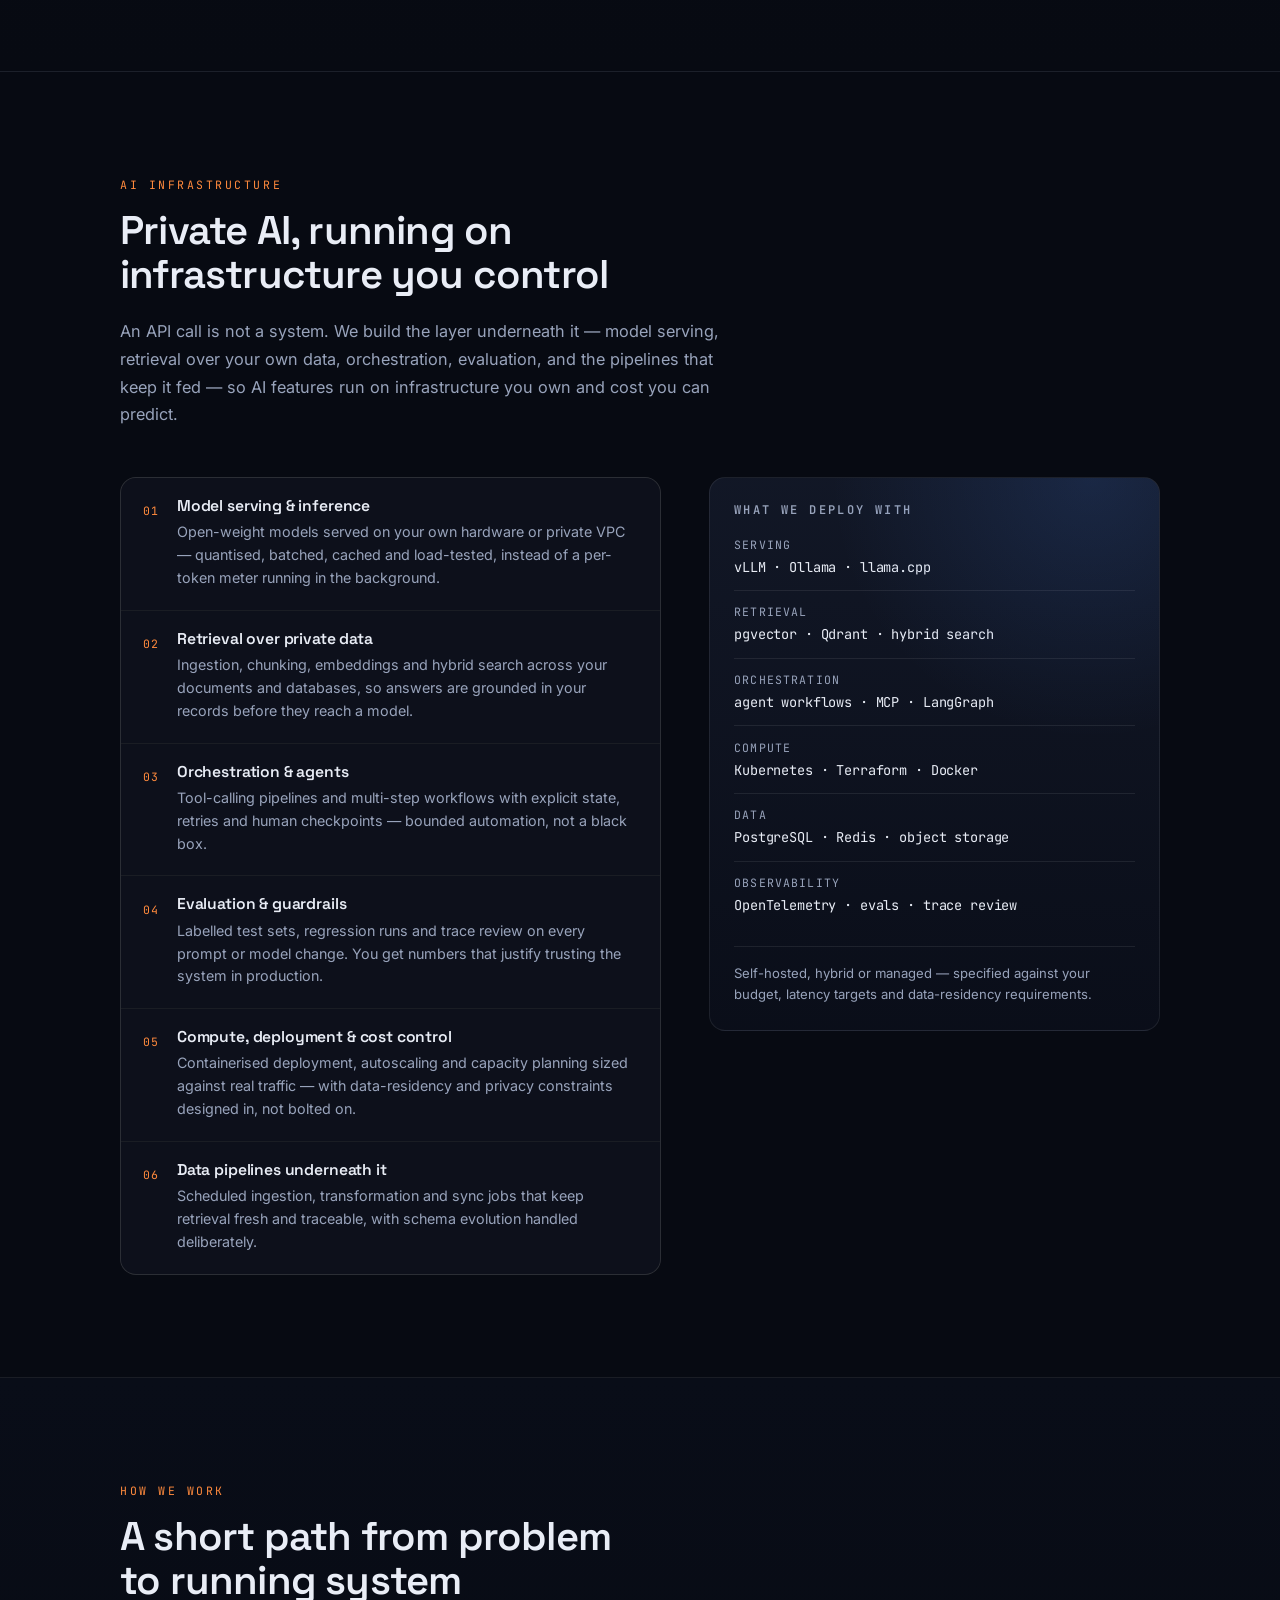
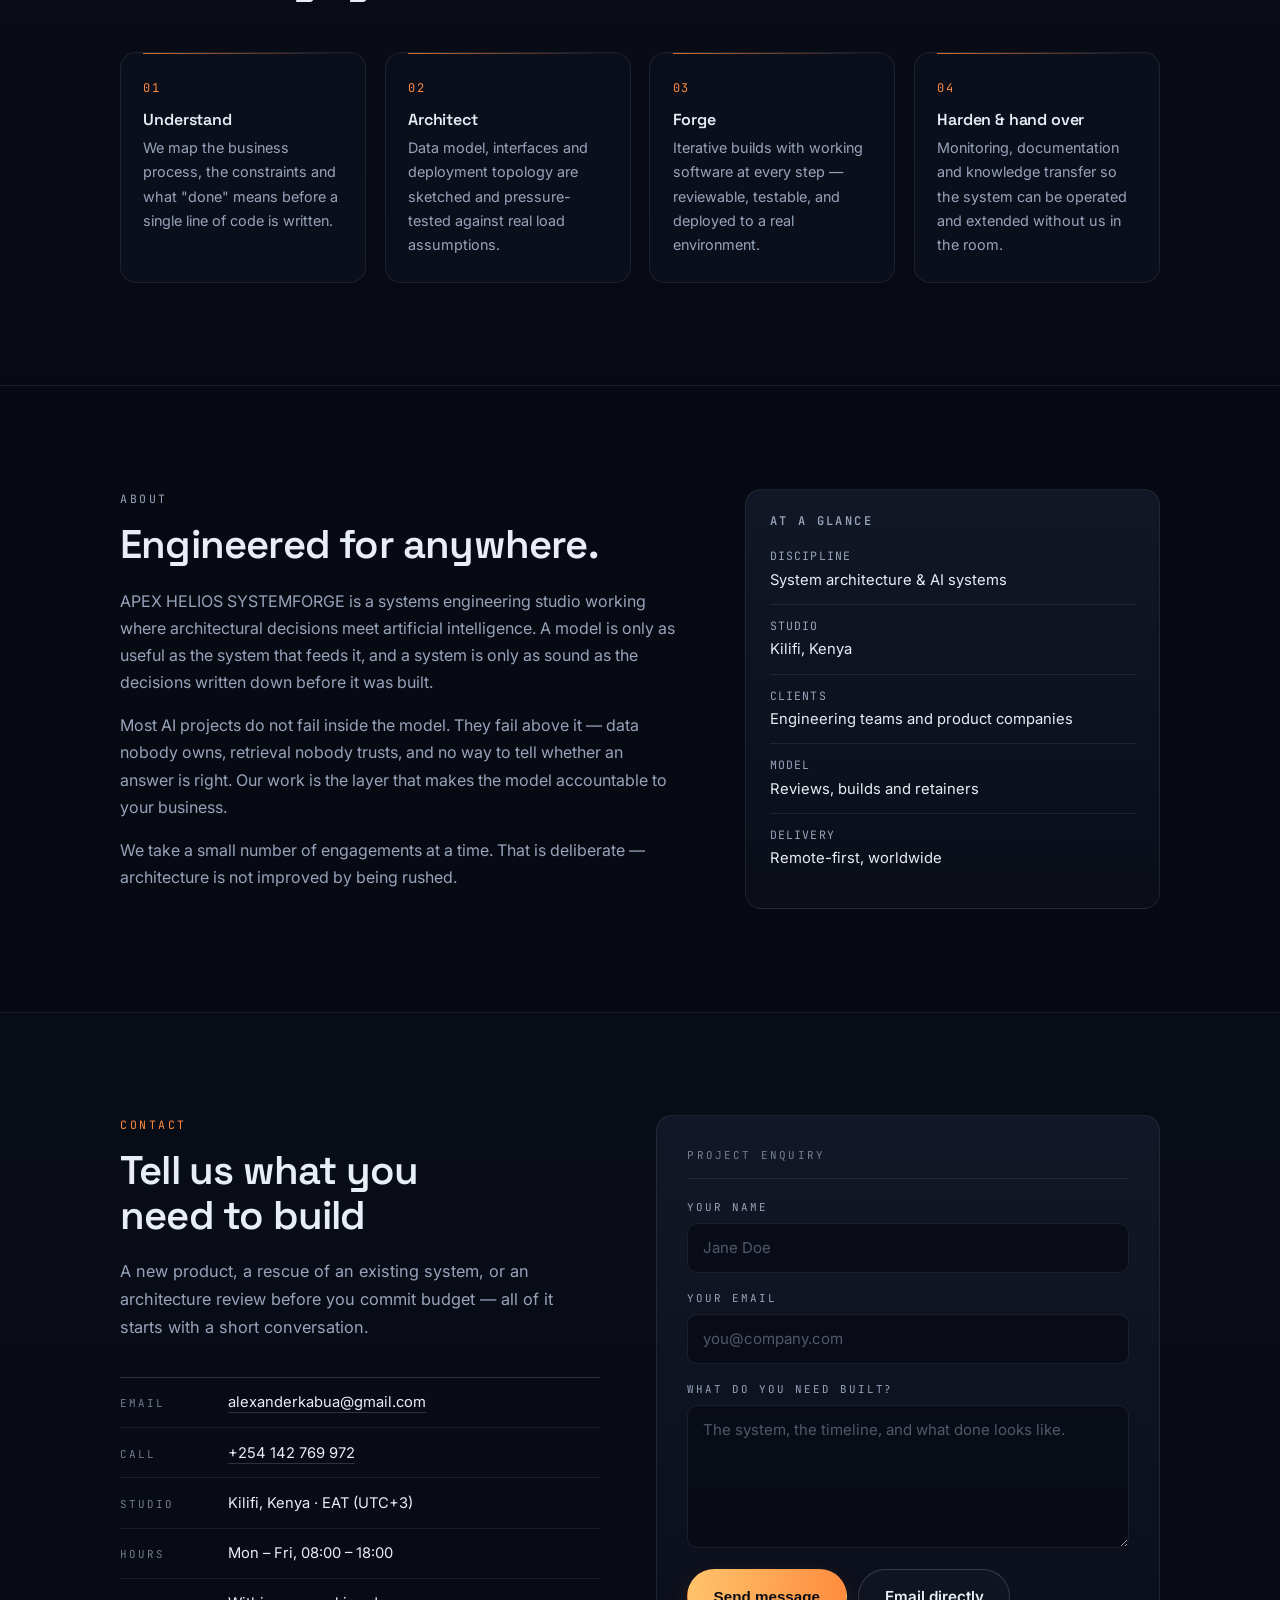
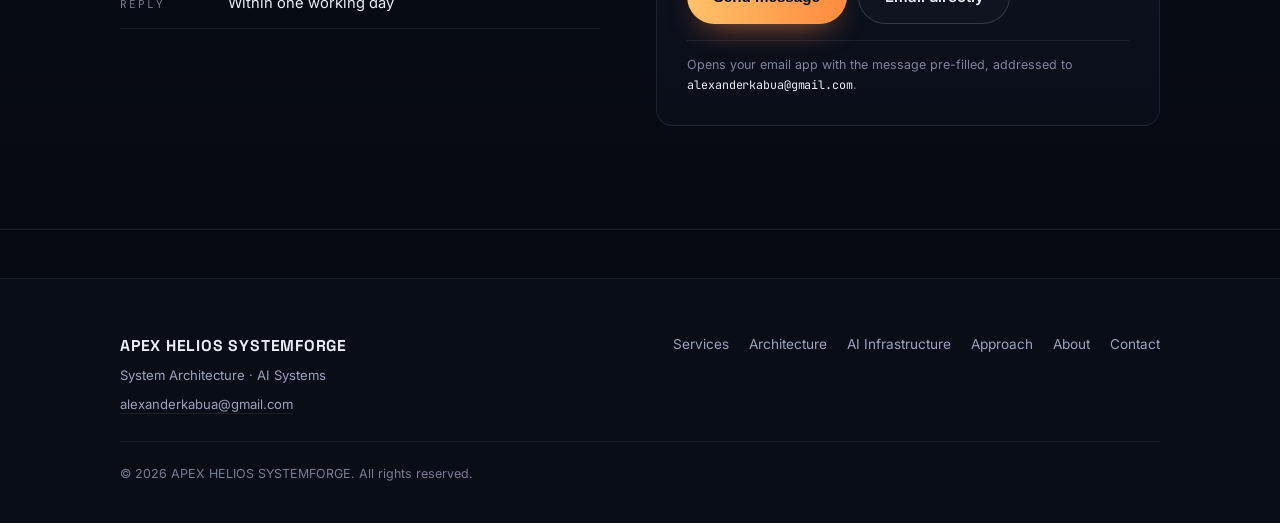
==== commit 1e7f853e: "Redesign pillars as sequential rows and rebuild contact section with a proper form panel" ====
--- a/index.html
+++ b/index.html
@@ -153,60 +153,59 @@
         <p class="kicker">Where we work</p>
         <h2>Two disciplines, taken seriously</h2>
         <p class="section-lede">
-          Most AI work fails above the model — in the architecture that was never
-          decided. We do both, in that order: the system first, then the intelligence
-          inside it.
+          Most AI work fails above the model — in the architecture that was
+          never decided. We do both, in that order.
         </p>
       </header>
 
       <div class="pillars">
         <article class="pillar reveal">
-          <div class="pillar-head">
-            <span class="pillar-num mono" aria-hidden="true">01</span>
+          <span class="pillar-num mono" aria-hidden="true">01</span>
+          <div class="pillar-main">
             <h3>System architecture engineering</h3>
-          </div>
-          <p>
-            Domain boundaries, data ownership and integration contracts settled before
-            they become expensive. The output is a system your team can extend without
-            reverse-engineering someone else's assumptions.
-          </p>
-          <ul class="pillar-list">
-            <li>Domain boundaries &amp; service decomposition</li>
-            <li>Data modelling with a single owner per fact</li>
-            <li>Integration contracts &amp; versioning policy</li>
-            <li>Scaling strategy against real load assumptions</li>
-            <li>Failure modes, idempotency and recovery targets</li>
-            <li>Decisions written down, not held in someone's head</li>
-          </ul>
-          <a class="pillar-link" href="#architecture">How we architect <span aria-hidden="true">→</span></a>
+            <p class="pillar-claim">Systems rarely rot from bad code. They rot from decisions nobody wrote down.</p>
+            <p class="pillar-sub">We settle the expensive, hard-to-reverse calls first — where the boundaries sit, who owns which data, what the contracts are — and hand the reasoning over with the system.</p>
+            <a class="pillar-link" href="#architecture">How we architect <span aria-hidden="true">→</span></a>
+          </div>
+          <div class="pillar-outcomes">
+            <p class="pillar-outcomes-head">What changes</p>
+            <ul>
+              <li>Boundaries that survive being changed</li>
+              <li>One owner per fact, so no two services disagree</li>
+              <li>Decisions on record instead of in someone's head</li>
+            </ul>
+          </div>
         </article>
 
         <article class="pillar reveal">
-          <div class="pillar-head">
-            <span class="pillar-num mono" aria-hidden="true">02</span>
+          <span class="pillar-num mono" aria-hidden="true">02</span>
+          <div class="pillar-main">
             <h3>Artificial intelligence systems</h3>
-          </div>
-          <p>
-            AI that answers from your records, runs on infrastructure you control, and
-            can be measured when someone asks whether it is right. Built as a system —
-            not a prompt bolted onto a product.
-          </p>
-          <ul class="pillar-list">
-            <li>Retrieval grounded in your own data</li>
-            <li>Private model serving &amp; inference</li>
-            <li>Agent workflows with bounded autonomy</li>
-            <li>Evaluation sets and regression on every change</li>
-            <li>Cost, latency and capacity control</li>
-            <li>Guardrails and human checkpoints</li>
-          </ul>
-          <a class="pillar-link" href="#ai-infrastructure">How we ship AI <span aria-hidden="true">→</span></a>
+            <p class="pillar-claim">An AI feature is a system. Most get shipped as a prompt.</p>
+            <p class="pillar-sub">We build the layer that makes a model accountable — retrieval grounded in your own records, serving on infrastructure you control, and evaluation numbers you can put in front of a client.</p>
+            <a class="pillar-link" href="#ai-infrastructure">How we ship AI <span aria-hidden="true">→</span></a>
+          </div>
+          <div class="pillar-outcomes">
+            <p class="pillar-outcomes-head">What you can prove</p>
+            <ul>
+              <li>Answers traced back to a document, not invented</li>
+              <li>Runs on your infrastructure, priced predictably</li>
+              <li>A score for whether the answer was right</li>
+            </ul>
+          </div>
         </article>
       </div>
 
-      <p class="also reveal">
+      <div class="also reveal">
         <span class="also-label">Also available</span>
-        Custom software · Mobile applications · Cloud infrastructure · Data &amp; databases · IT advisory
-      </p>
+        <ul class="also-list">
+          <li>Custom software</li>
+          <li>Mobile applications</li>
+          <li>Cloud infrastructure</li>
+          <li>Data &amp; databases</li>
+          <li>IT advisory</li>
+        </ul>
+      </div>
     </div>
   </section>
 
@@ -436,52 +435,57 @@
         <p class="kicker">Contact</p>
         <h2>Tell us what you need to build</h2>
         <p class="section-lede">
-          Whether it is a new product, a rescue of an existing system, or an architecture
-          review before you commit budget — start with a short conversation.
-        </p>
-
-        <form class="contact-form" id="contactForm" method="post" action="mailto:alexanderkabua@gmail.com" enctype="text/plain">
-          <div class="field">
-            <label for="cf-name">Your name</label>
-            <input id="cf-name" name="name" type="text" autocomplete="name" placeholder="Jane Doe" required>
-          </div>
-          <div class="field">
-            <label for="cf-email">Your email</label>
-            <input id="cf-email" name="email" type="email" autocomplete="email" placeholder="you@company.com" required>
-          </div>
-          <div class="field">
-            <label for="cf-message">What do you need built?</label>
-            <textarea id="cf-message" name="message" rows="4" placeholder="The system, the timeline, and what done looks like." required></textarea>
-          </div>
-          <div class="form-actions">
-            <button class="btn btn-primary" type="submit">Send message</button>
-            <a class="btn btn-ghost" href="mailto:alexanderkabua@gmail.com">Email directly</a>
-          </div>
-          <p class="form-note" id="formNote" role="status" aria-live="polite">
-            Opens your email app with the message pre-filled and addressed to
-            <span class="mono">alexanderkabua@gmail.com</span>.
-          </p>
-        </form>
-      </div>
-
-      <div class="contact-cards">
-        <a class="contact-card contact-card-primary reveal" href="mailto:alexanderkabua@gmail.com">
-          <span class="contact-label">Email us</span>
-          <span class="contact-value mono">alexanderkabua@gmail.com</span>
-        </a>
-        <a class="contact-card reveal" href="tel:+254142769972">
-          <span class="contact-label">Call</span>
-          <span class="contact-value mono">+254 142 769 972</span>
-        </a>
-        <div class="contact-card reveal">
-          <span class="contact-label">Studio</span>
-          <span class="contact-value">Kilifi, Kenya<br>East Africa</span>
+          A new product, a rescue of an existing system, or an architecture review
+          before you commit budget — all of it starts with a short conversation.
+        </p>
+
+        <dl class="contact-facts">
+          <div>
+            <dt>Email</dt>
+            <dd><a href="mailto:alexanderkabua@gmail.com">alexanderkabua@gmail.com</a></dd>
+          </div>
+          <div>
+            <dt>Call</dt>
+            <dd><a href="tel:+254142769972">+254 142 769 972</a></dd>
+          </div>
+          <div>
+            <dt>Studio</dt>
+            <dd>Kilifi, Kenya · EAT (UTC+3)</dd>
+          </div>
+          <div>
+            <dt>Hours</dt>
+            <dd>Mon – Fri, 08:00 – 18:00</dd>
+          </div>
+          <div>
+            <dt>Reply</dt>
+            <dd>Within one working day</dd>
+          </div>
+        </dl>
+      </div>
+
+      <form class="contact-form reveal" id="contactForm" method="post" action="mailto:alexanderkabua@gmail.com" enctype="text/plain">
+        <p class="form-head">Project enquiry</p>
+        <div class="field">
+          <label for="cf-name">Your name</label>
+          <input id="cf-name" name="name" type="text" autocomplete="name" placeholder="Jane Doe" required>
         </div>
-        <div class="contact-card reveal">
-          <span class="contact-label">Working hours</span>
-          <span class="contact-value">Mon – Fri<br>08:00 – 18:00 EAT</span>
+        <div class="field">
+          <label for="cf-email">Your email</label>
+          <input id="cf-email" name="email" type="email" autocomplete="email" placeholder="you@company.com" required>
         </div>
-      </div>
+        <div class="field">
+          <label for="cf-message">What do you need built?</label>
+          <textarea id="cf-message" name="message" rows="5" placeholder="The system, the timeline, and what done looks like." required></textarea>
+        </div>
+        <div class="form-actions">
+          <button class="btn btn-primary" type="submit">Send message</button>
+          <a class="btn btn-ghost" href="mailto:alexanderkabua@gmail.com">Email directly</a>
+        </div>
+        <p class="form-note" id="formNote" role="status" aria-live="polite">
+          Opens your email app with the message pre-filled, addressed to
+          <span class="mono">alexanderkabua@gmail.com</span>.
+        </p>
+      </form>
     </div>
   </section>
 </main>
@@ -490,7 +494,7 @@
   <div class="wrap footer-inner">
     <div class="footer-brand">
       <strong>APEX HELIOS SYSTEMFORGE</strong>
-      <p>Software · Mobile · Systems Engineering</p>
+      <p>System Architecture · AI Systems</p>
       <p class="footer-contact"><a href="mailto:alexanderkabua@gmail.com">alexanderkabua@gmail.com</a></p>
     </div>
     <nav class="footer-nav" aria-label="Footer">
--- a/assets/styles.css
+++ b/assets/styles.css
@@ -51,7 +51,7 @@
   text-wrap: balance;
 }
 
-h1 { font-size: clamp(2.3rem, 6vw, 4.1rem); letter-spacing: -0.035em; }
+h1 { font-size: clamp(2.3rem, 5.6vw, 3.85rem); letter-spacing: -0.035em; }
 h2 { font-size: clamp(1.65rem, 3.6vw, 2.5rem); }
 h3 { font-size: 1.08rem; letter-spacing: -0.01em; }
 
@@ -238,7 +238,7 @@
   pointer-events: none;
 }
 
-.hero-inner { max-width: 900px; }
+.hero-inner { max-width: 1010px; }
 
 .eyebrow {
   display: inline-flex;
@@ -454,98 +454,134 @@
 
 .pillars {
   display: grid;
-  grid-template-columns: repeat(auto-fit, minmax(280px, 1fr));
-  gap: 1.15rem;
-}
+  border-top: 1px solid var(--line-strong);
+}
+
 .pillar {
+  display: grid;
+  grid-template-columns: auto minmax(0, 1.3fr) minmax(0, 1fr);
+  gap: 1.4rem clamp(1.6rem, 3.5vw, 3.2rem);
+  align-items: start;
+  padding: clamp(1.9rem, 3.4vw, 2.8rem) 0;
+  border-bottom: 1px solid var(--line);
+}
+
+.pillar-num {
+  padding-top: 0.3rem;
+  font-size: 0.78rem;
+  letter-spacing: 0.16em;
+  color: var(--accent);
+}
+
+.pillar-main h3 {
+  margin: 0 0 0.7rem;
+  font-size: clamp(1.2rem, 2.2vw, 1.5rem);
+  letter-spacing: -0.02em;
+}
+
+.pillar-claim {
+  margin: 0 0 0.85rem;
+  max-width: 40ch;
+  font-family: var(--font-display);
+  font-size: 1.02rem;
+  font-weight: 600;
+  line-height: 1.45;
+  color: var(--text);
+}
+
+.pillar-sub {
+  margin: 0 0 1.25rem;
+  max-width: 48ch;
+  font-size: 0.905rem;
+  line-height: 1.65;
+  color: var(--muted);
+}
+
+.pillar-link {
+  display: inline-flex;
+  align-items: center;
+  gap: 0.45rem;
+  font-family: var(--font-mono);
+  font-size: 0.78rem;
+  letter-spacing: 0.08em;
+  text-transform: uppercase;
+  color: var(--accent-2);
+  border-bottom: 1px solid rgba(255, 196, 107, 0.35);
+  padding-bottom: 0.2rem;
+  transition: color 0.2s ease, border-color 0.2s ease, gap 0.2s ease;
+}
+.pillar-link:hover {
+  color: var(--text);
+  border-color: var(--line-strong);
+  gap: 0.7rem;
+}
+
+.pillar-outcomes-head {
+  margin: 0 0 0.9rem;
+  padding-bottom: 0.65rem;
+  border-bottom: 1px solid var(--line);
+  font-family: var(--font-mono);
+  font-size: 0.68rem;
+  letter-spacing: 0.2em;
+  text-transform: uppercase;
+  color: rgba(152, 163, 187, 0.75);
+}
+
+.pillar-outcomes ul {
+  list-style: none;
+  margin: 0;
+  padding: 0;
+  display: grid;
+  gap: 0.7rem;
+}
+.pillar-outcomes li {
   position: relative;
-  display: flex;
-  flex-direction: column;
-  padding: 1.9rem 1.7rem;
-  background: linear-gradient(180deg, rgba(19, 25, 40, 0.92), rgba(11, 15, 26, 0.92));
-  border: 1px solid var(--line);
-  border-radius: var(--radius);
-  overflow: hidden;
-  transition: transform 0.3s cubic-bezier(0.2, 0.7, 0.3, 1), border-color 0.3s ease, box-shadow 0.35s ease;
-}
-.pillar::before {
+  padding-left: 1.15rem;
+  font-size: 0.875rem;
+  line-height: 1.6;
+  color: var(--muted);
+}
+.pillar-outcomes li::before {
   content: "";
   position: absolute;
-  top: 0; left: 1.7rem; right: 1.7rem;
-  height: 1px;
-  background: linear-gradient(90deg, rgba(255, 138, 61, 0.85), transparent);
-}
-.pillar:hover {
-  transform: translateY(-4px);
-  border-color: var(--line-strong);
-  box-shadow: 0 22px 46px -30px rgba(0, 0, 0, 0.95);
-}
-.pillar-head {
-  display: flex;
-  align-items: baseline;
-  gap: 0.8rem;
-  margin-bottom: 0.9rem;
-}
-.pillar-num {
-  font-size: 0.72rem;
-  letter-spacing: 0.14em;
-  color: var(--accent);
-}
-.pillar h3 { font-size: 1.22rem; letter-spacing: -0.015em; margin: 0; }
-.pillar > p { font-size: 0.94rem; color: var(--muted); margin: 0 0 1.15rem; }
-.pillar-list {
-  list-style: none;
-  margin: 0 0 1.4rem;
-  padding: 0;
-  display: grid;
-  gap: 0.5rem;
-}
-.pillar-list li {
-  position: relative;
-  padding-left: 1.15rem;
-  font-size: 0.885rem;
-  line-height: 1.55;
-  color: var(--muted);
-}
-.pillar-list li::before {
-  content: "";
-  position: absolute;
-  left: 0; top: 0.62em;
-  width: 5px; height: 5px;
+  left: 0;
+  top: 0.62em;
+  width: 5px;
+  height: 5px;
   border-radius: 50%;
   background: var(--accent);
-  opacity: 0.8;
-}
-.pillar-link {
-  margin-top: auto;
-  align-self: flex-start;
-  font-family: var(--font-mono);
-  font-size: 0.78rem;
-  letter-spacing: 0.08em;
-  text-transform: uppercase;
-  color: var(--accent-2);
-  border-bottom: 1px solid rgba(255, 196, 107, 0.35);
-  padding-bottom: 0.15rem;
-  transition: color 0.2s ease, border-color 0.2s ease;
-}
-.pillar-link:hover { color: var(--text); border-color: var(--line-strong); }
+  opacity: 0.75;
+}
 
 .also {
-  margin: 1.7rem 0 0;
-  padding-top: 1.3rem;
-  border-top: 1px solid var(--line);
-  font-size: 0.84rem;
-  line-height: 1.7;
-  color: var(--muted);
+  margin-top: clamp(1.6rem, 3vw, 2.2rem);
+  display: flex;
+  flex-wrap: wrap;
+  align-items: baseline;
+  gap: 0.65rem 1.1rem;
 }
 .also-label {
-  display: block;
-  margin-bottom: 0.35rem;
   font-family: var(--font-mono);
   font-size: 0.68rem;
   letter-spacing: 0.2em;
   text-transform: uppercase;
   color: rgba(152, 163, 187, 0.75);
+}
+.also-list {
+  list-style: none;
+  margin: 0;
+  padding: 0;
+  display: flex;
+  flex-wrap: wrap;
+  gap: 0.5rem;
+}
+.also-list li {
+  padding: 0.28rem 0.7rem;
+  font-size: 0.8rem;
+  color: var(--muted);
+  border: 1px solid var(--line);
+  border-radius: 999px;
+  background: rgba(255, 255, 255, 0.02);
 }
 
 /* ---------------- AI infrastructure ---------------- */
@@ -729,53 +765,66 @@
   gap: clamp(2rem, 5vw, 3.5rem);
   align-items: start;
 }
-.contact-copy { max-width: 46ch; }
-
-.contact-cards {
-  display: grid;
-  grid-template-columns: repeat(auto-fit, minmax(190px, 1fr));
+.contact-copy { max-width: 52ch; }
+
+.contact-facts {
+  margin: clamp(1.6rem, 3vw, 2.2rem) 0 0;
+  display: grid;
+  border-top: 1px solid var(--line-strong);
+}
+.contact-facts > div {
+  display: grid;
+  grid-template-columns: 92px minmax(0, 1fr);
   gap: 1rem;
-}
-.contact-card {
-  display: flex;
-  flex-direction: column;
-  gap: 0.45rem;
-  padding: 1.25rem 1.3rem;
-  background: rgba(13, 18, 32, 0.75);
-  border: 1px solid var(--line);
-  border-radius: var(--radius-sm);
-  transition: border-color 0.25s ease, background 0.25s ease, transform 0.25s ease;
-}
-a.contact-card:hover {
-  border-color: rgba(255, 138, 61, 0.45);
-  background: rgba(255, 138, 61, 0.06);
-  transform: translateY(-2px);
-}
-.contact-label {
+  align-items: baseline;
+  padding: 0.85rem 0;
+  border-bottom: 1px solid var(--line);
+}
+.contact-facts dt {
   font-family: var(--font-mono);
   font-size: 0.68rem;
   letter-spacing: 0.18em;
   text-transform: uppercase;
-  color: var(--muted);
-}
-.contact-value { font-size: 0.95rem; line-height: 1.5; }
-
-.contact-card-primary {
-  border-color: rgba(255, 138, 61, 0.38);
-  background: linear-gradient(180deg, rgba(255, 138, 61, 0.1), rgba(13, 18, 32, 0.8));
-}
-.contact-card-primary .contact-value {
-  font-size: 0.86rem;
-  overflow-wrap: anywhere;
+  color: rgba(152, 163, 187, 0.75);
+}
+.contact-facts dd {
+  margin: 0;
+  font-size: 0.92rem;
+  line-height: 1.5;
+}
+.contact-facts a {
+  color: var(--text);
+  border-bottom: 1px solid var(--line-strong);
+  padding-bottom: 1px;
+  transition: color 0.2s ease, border-color 0.2s ease;
+}
+.contact-facts a:hover {
+  color: var(--accent-2);
+  border-color: currentColor;
 }
 
 /* ---------------- Contact form ---------------- */
 
 .contact-form {
-  margin-top: 1.8rem;
   display: grid;
   gap: 1rem;
-}
+  padding: clamp(1.4rem, 2.6vw, 1.9rem);
+  background: linear-gradient(180deg, rgba(19, 25, 40, 0.94), rgba(11, 15, 26, 0.94));
+  border: 1px solid var(--line);
+  border-radius: var(--radius);
+}
+
+.form-head {
+  margin: 0 0 0.2rem;
+  padding-bottom: 0.8rem;
+  border-bottom: 1px solid var(--line);
+  font-family: var(--font-mono);
+  font-size: 0.68rem;
+  letter-spacing: 0.2em;
+  text-transform: uppercase;
+  color: rgba(152, 163, 187, 0.75);
+}
+
 .field { display: flex; flex-direction: column; gap: 0.45rem; }
 .field label {
   font-family: var(--font-mono);
@@ -792,21 +841,21 @@
   font-size: 0.94rem;
   line-height: 1.55;
   color: var(--text);
-  background: rgba(13, 18, 32, 0.85);
+  background: rgba(7, 10, 18, 0.72);
   border: 1px solid var(--line);
   border-radius: var(--radius-sm);
   transition: border-color 0.25s ease, background 0.25s ease, box-shadow 0.25s ease;
 }
-.field textarea { resize: vertical; min-height: 108px; }
+.field textarea { resize: vertical; min-height: 116px; }
 .field input::placeholder,
-.field textarea::placeholder { color: rgba(152, 163, 187, 0.55); }
+.field textarea::placeholder { color: rgba(152, 163, 187, 0.5); }
 .field input:hover,
 .field textarea:hover { border-color: var(--line-strong); }
 .field input:focus,
 .field textarea:focus {
   outline: none;
   border-color: rgba(255, 138, 61, 0.55);
-  background: rgba(17, 24, 39, 0.95);
+  background: rgba(11, 15, 26, 0.95);
   box-shadow: 0 0 0 3px rgba(255, 138, 61, 0.12);
 }
 .field input:user-invalid,
@@ -816,15 +865,24 @@
   display: flex;
   flex-wrap: wrap;
   gap: 0.7rem;
-  margin-top: 0.35rem;
+  margin-top: 0.3rem;
 }
 .form-note {
   margin: 0;
-  font-size: 0.8rem;
+  padding-top: 0.9rem;
+  border-top: 1px solid var(--line);
+  font-size: 0.78rem;
   line-height: 1.6;
-  color: var(--muted);
+  color: rgba(152, 163, 187, 0.8);
 }
 .form-note .mono { color: var(--text); }
+
+@media (max-width: 560px) {
+  .contact-facts > div {
+    grid-template-columns: minmax(0, 1fr);
+    gap: 0.2rem;
+  }
+}
 
 /* ---------------- Footer ---------------- */
 
@@ -897,6 +955,12 @@
   .about-grid,
   .ai-grid,
   .contact-wrap { grid-template-columns: minmax(0, 1fr); }
+  .pillar {
+    grid-template-columns: minmax(0, 1fr);
+    gap: 1.15rem;
+  }
+  .pillar-num { padding-top: 0; }
+  .pillar-outcomes-head { margin-bottom: 0.75rem; }
 }
 
 @media (max-width: 760px) {
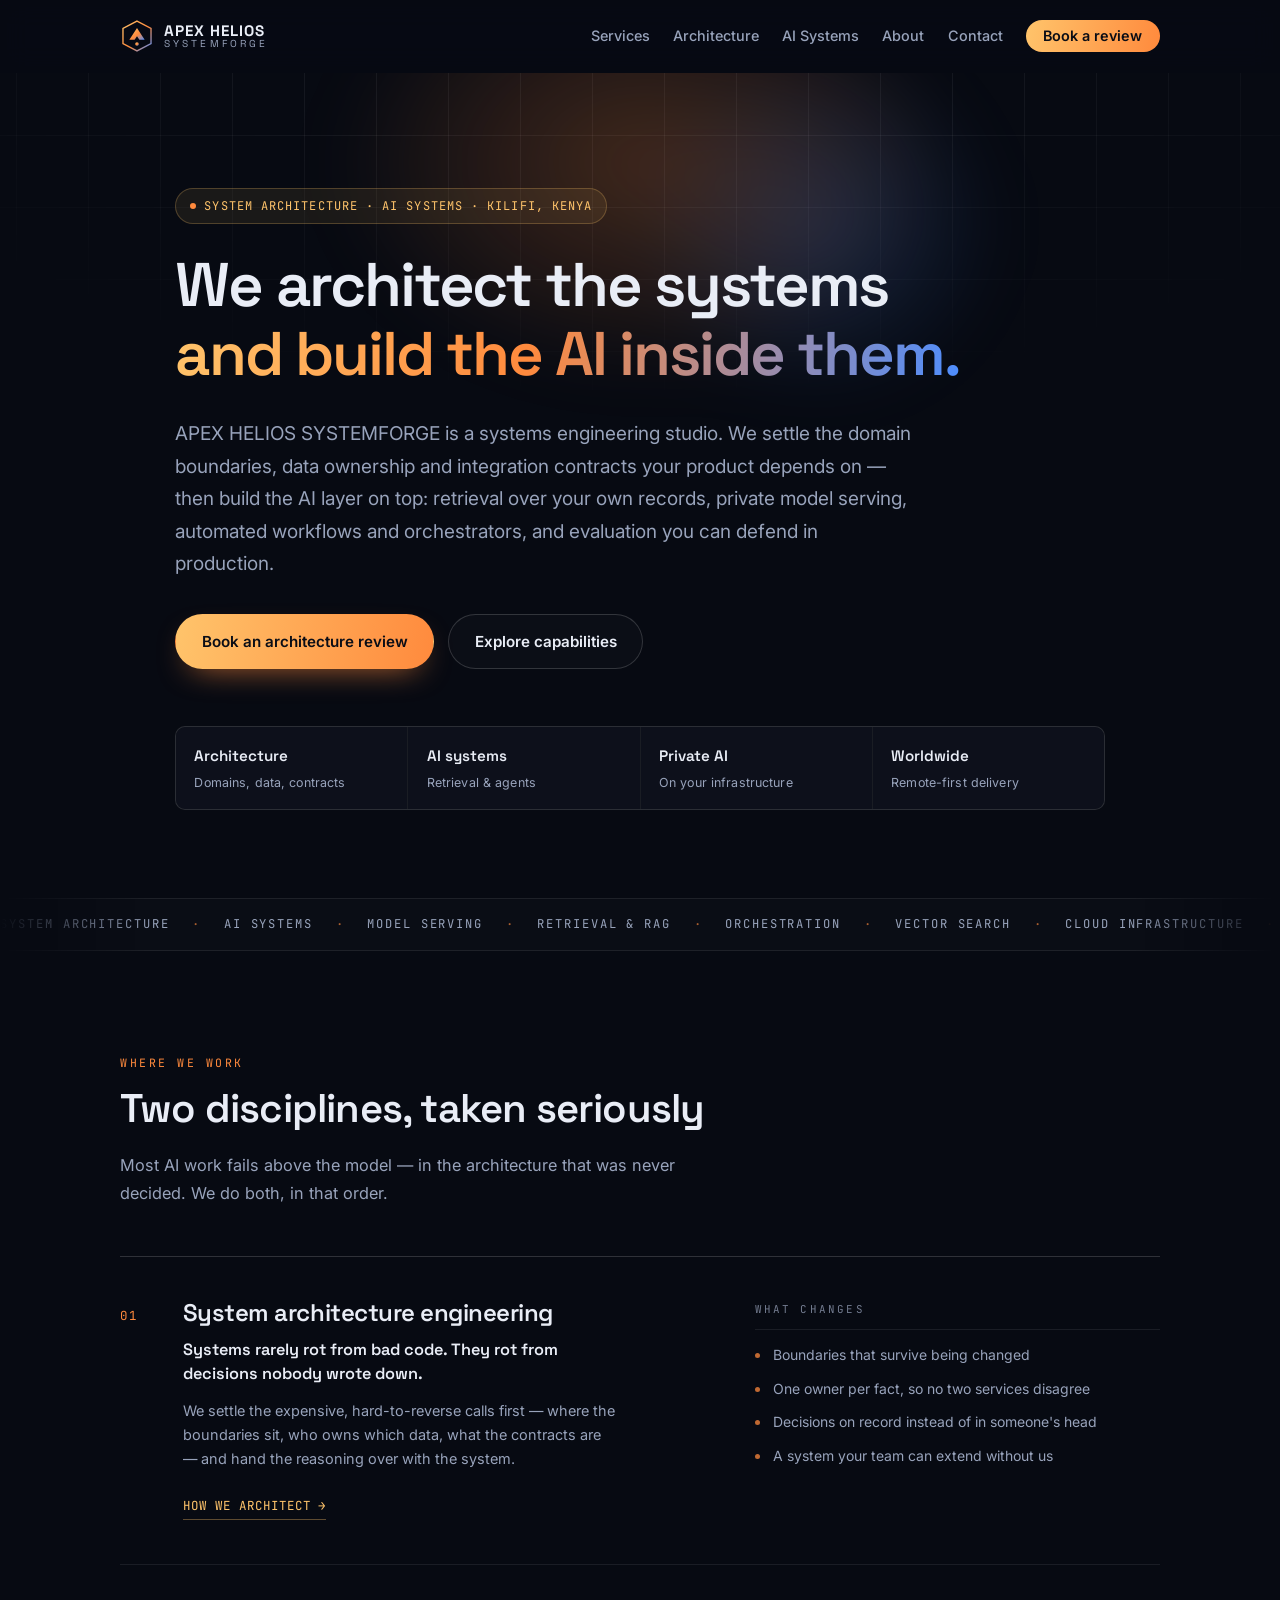
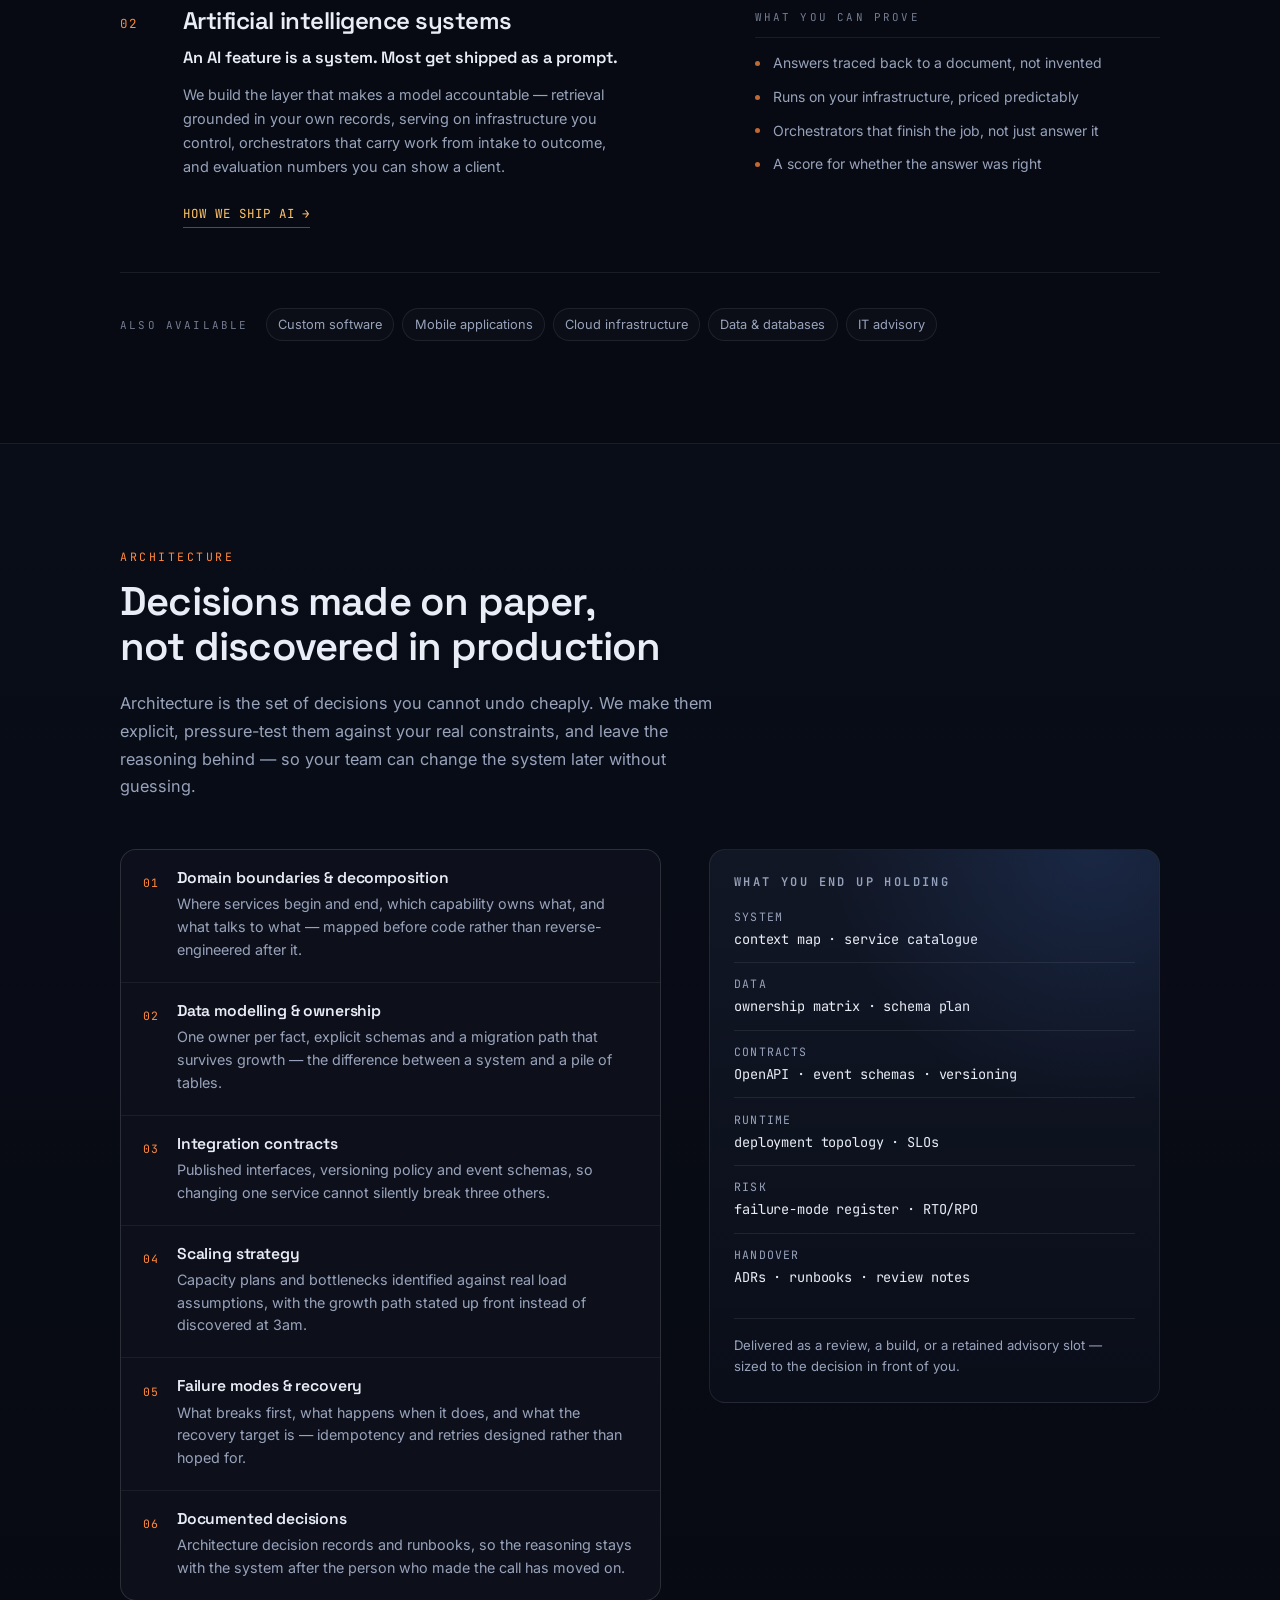
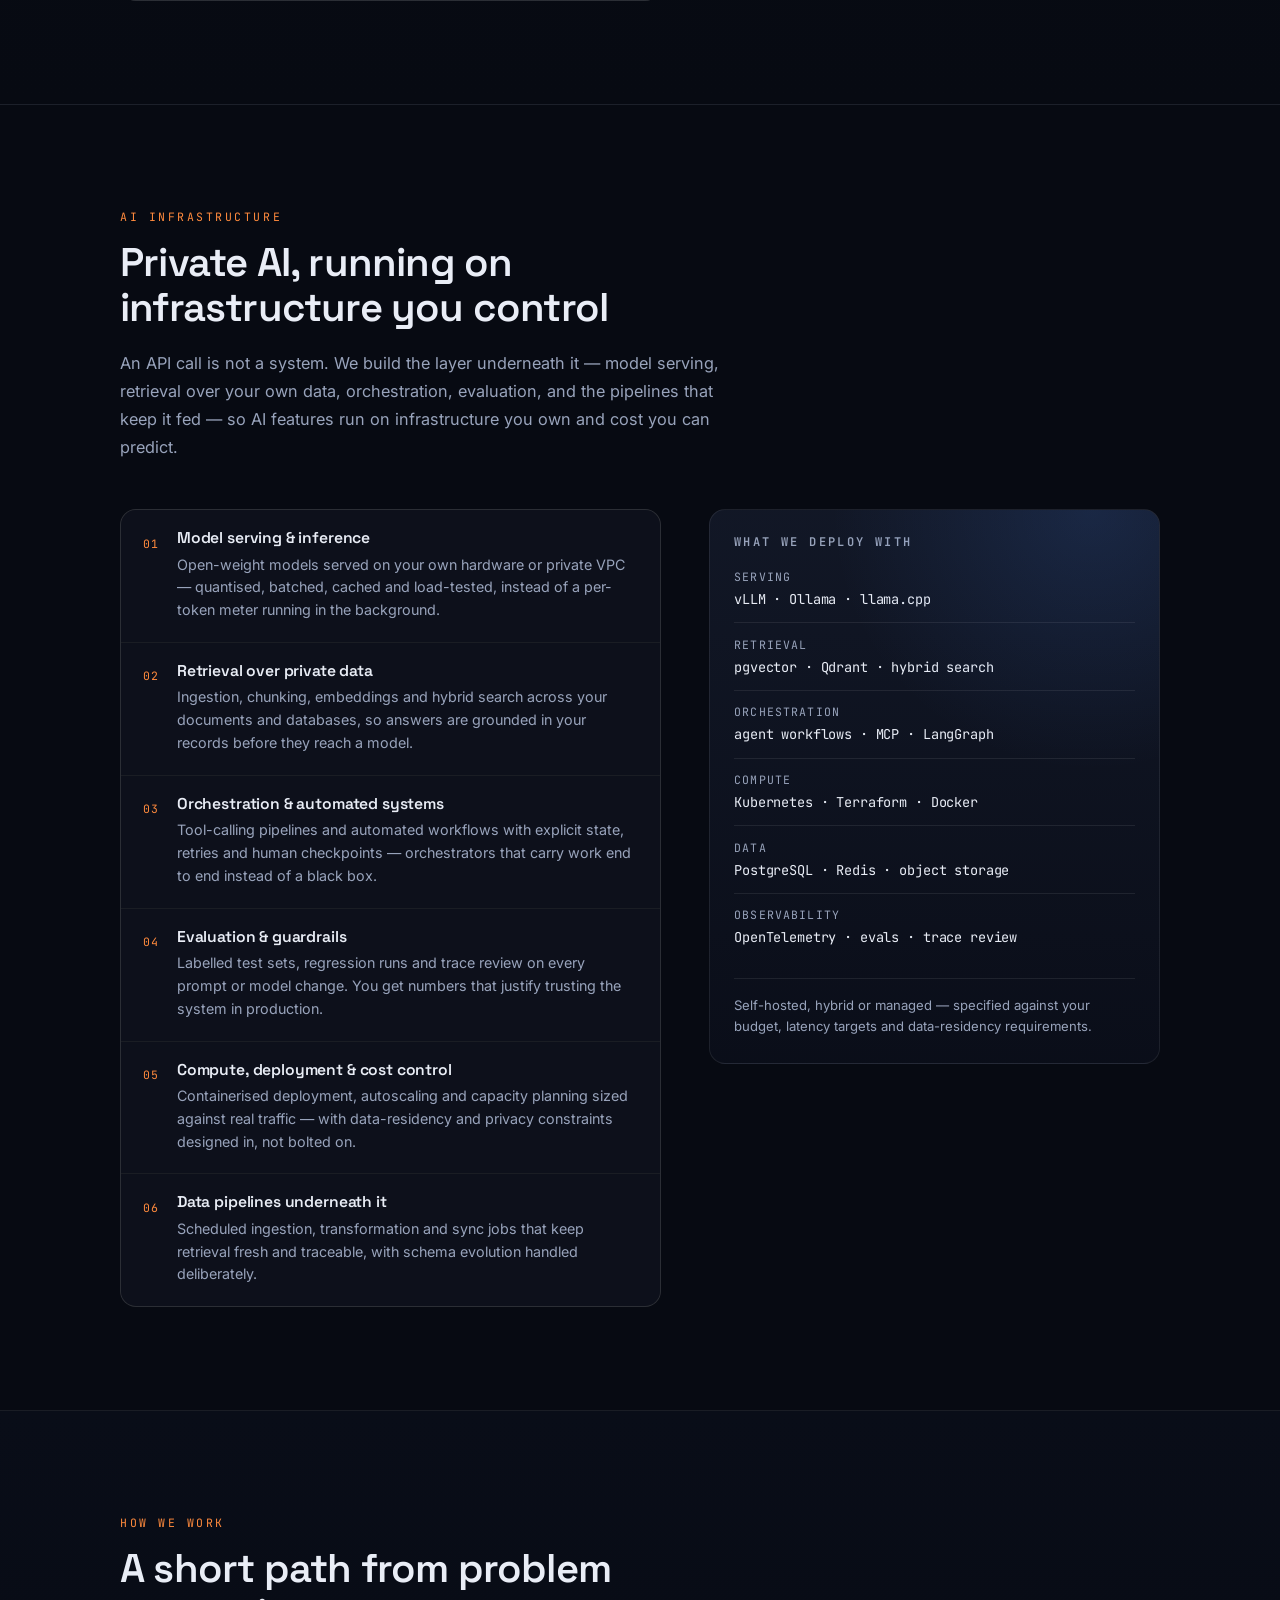
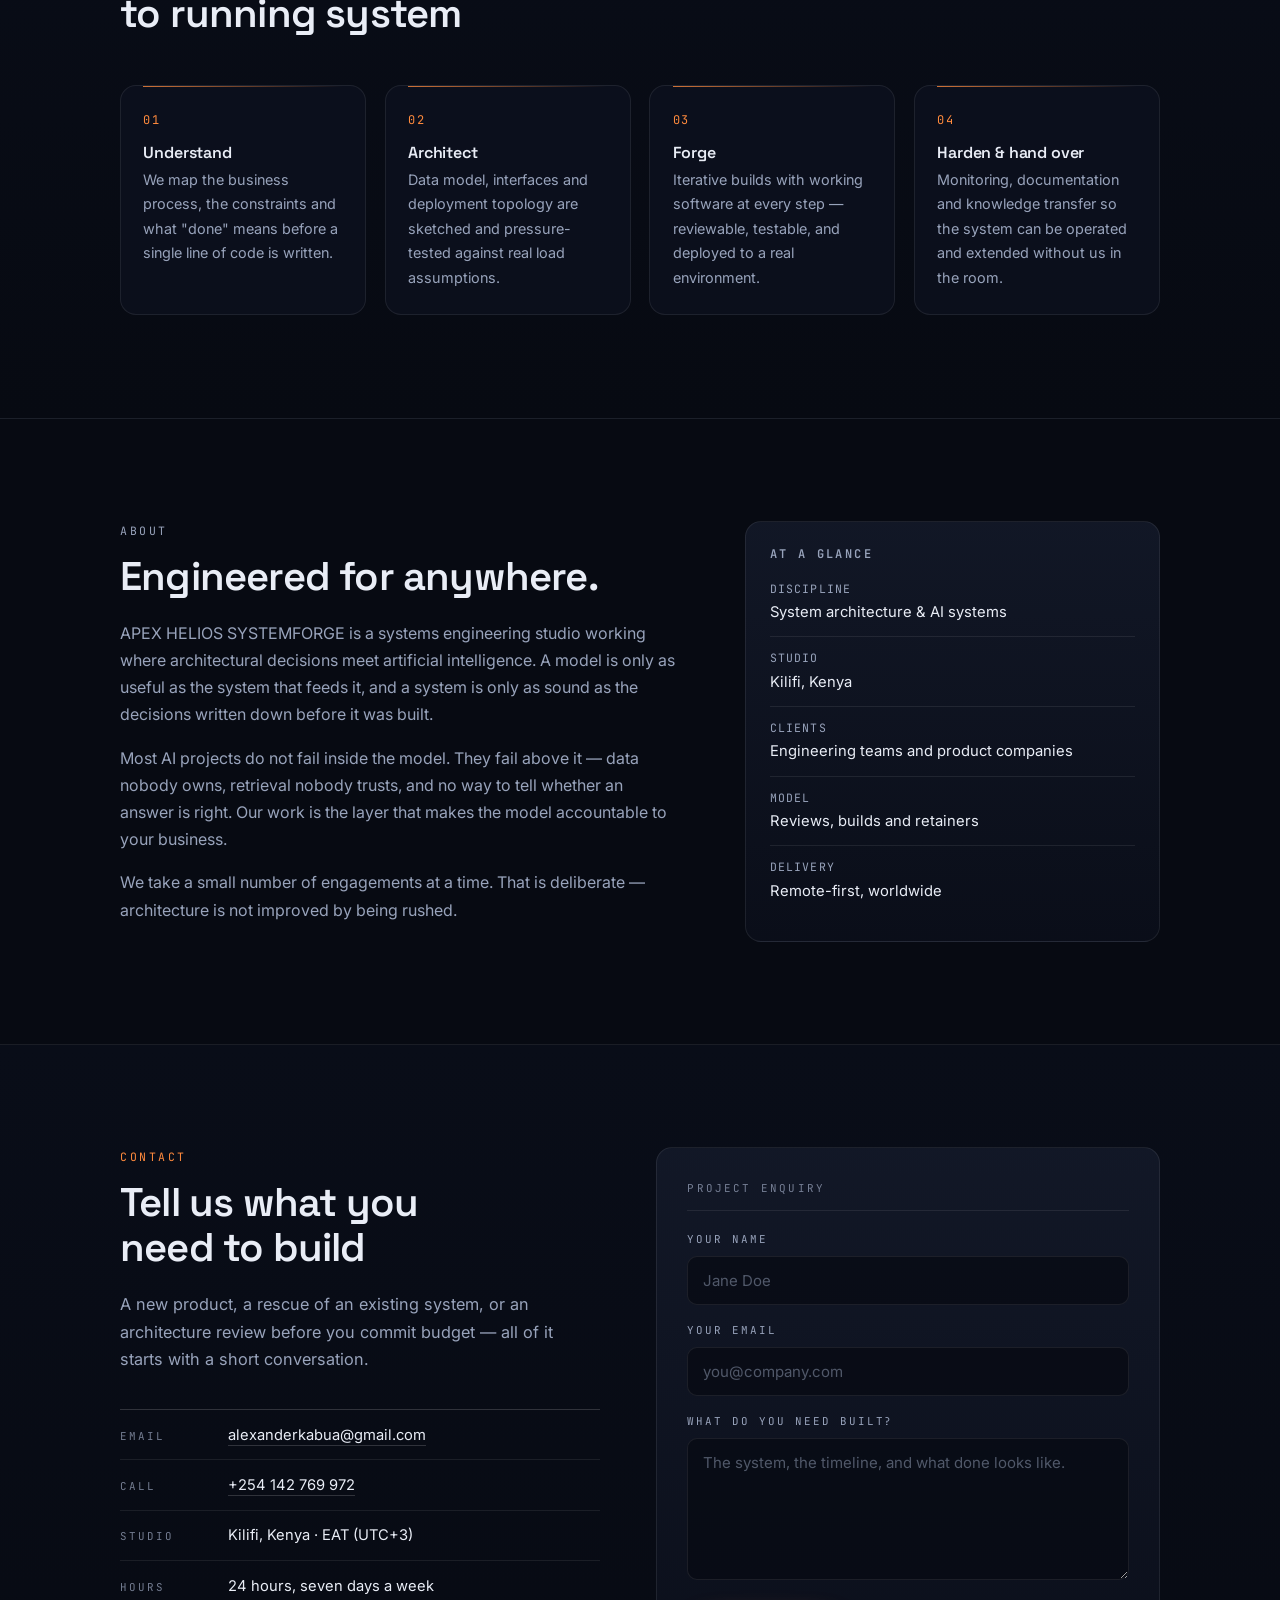
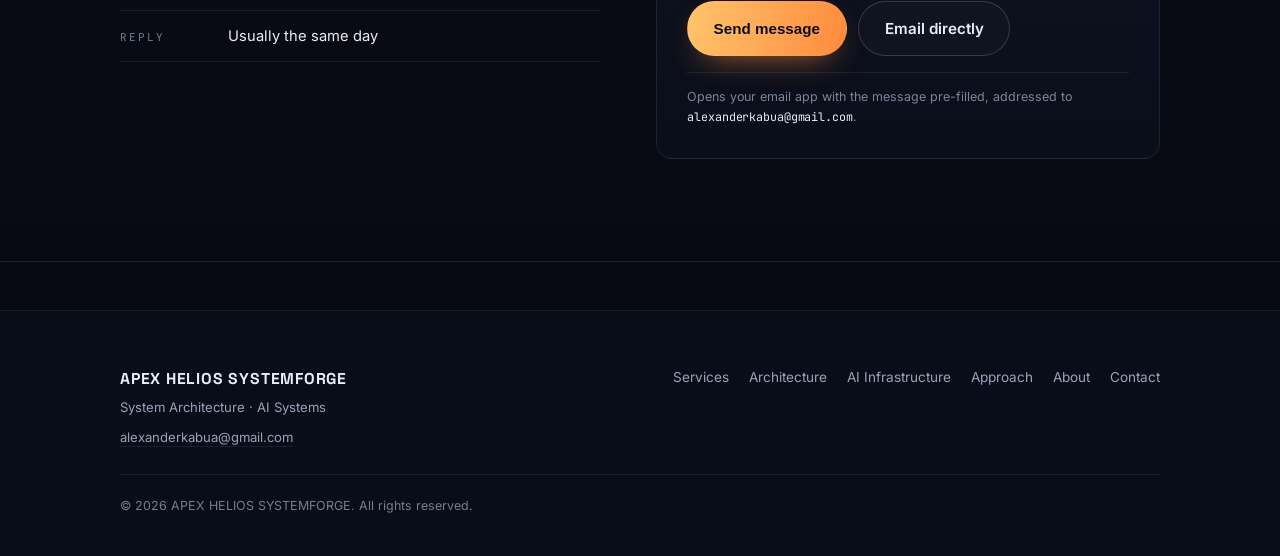
==== commit ee6b7654: "Bring orchestration and automated systems into the copy; contact hours are 24/7" ====
--- a/index.html
+++ b/index.html
@@ -35,6 +35,12 @@
   "description": "System architecture engineering and artificial intelligence systems: domain modelling, service decomposition, integration contracts, private model serving, retrieval over proprietary data, database management and IT consulting.",
   "email": "alexanderkabua@gmail.com",
   "telephone": "+254142769972",
+  "openingHoursSpecification": {
+    "@type": "OpeningHoursSpecification",
+    "dayOfWeek": ["Monday", "Tuesday", "Wednesday", "Thursday", "Friday", "Saturday", "Sunday"],
+    "opens": "00:00",
+    "closes": "23:59"
+  },
   "address": {
     "@type": "PostalAddress",
     "addressLocality": "Kilifi",
@@ -51,6 +57,8 @@
     "Retrieval-Augmented Generation",
     "Vector Databases",
     "MLOps & Evaluation",
+    "Workflow Orchestration",
+    "Process Automation",
     "Software Development",
     "Mobile Application Design",
     "Cloud Infrastructure",
@@ -117,7 +125,8 @@
         APEX HELIOS SYSTEMFORGE is a systems engineering studio. We settle the domain
         boundaries, data ownership and integration contracts your product depends on —
         then build the AI layer on top: retrieval over your own records, private model
-        serving, and evaluation you can defend in production.
+        serving, automated workflows and orchestrators, and evaluation you can defend in
+        production.
       </p>
       <div class="hero-actions">
         <a class="btn btn-primary" href="#contact">Book an architecture review</a>
@@ -137,11 +146,11 @@
     <div class="marquee-track">
       <span>System Architecture</span><span>·</span><span>AI Systems</span><span>·</span>
       <span>Model Serving</span><span>·</span><span>Retrieval &amp; RAG</span><span>·</span>
-      <span>Agent Workflows</span><span>·</span><span>Vector Search</span><span>·</span>
+      <span>Orchestration</span><span>·</span><span>Vector Search</span><span>·</span>
       <span>Cloud Infrastructure</span><span>·</span><span>Custom Software</span><span>·</span>
       <span>System Architecture</span><span>·</span><span>AI Systems</span><span>·</span>
       <span>Model Serving</span><span>·</span><span>Retrieval &amp; RAG</span><span>·</span>
-      <span>Agent Workflows</span><span>·</span><span>Vector Search</span><span>·</span>
+      <span>Orchestration</span><span>·</span><span>Vector Search</span><span>·</span>
       <span>Cloud Infrastructure</span><span>·</span><span>Custom Software</span><span>·</span>
     </div>
   </div>
@@ -173,6 +182,7 @@
               <li>Boundaries that survive being changed</li>
               <li>One owner per fact, so no two services disagree</li>
               <li>Decisions on record instead of in someone's head</li>
+              <li>A system your team can extend without us</li>
             </ul>
           </div>
         </article>
@@ -182,7 +192,7 @@
           <div class="pillar-main">
             <h3>Artificial intelligence systems</h3>
             <p class="pillar-claim">An AI feature is a system. Most get shipped as a prompt.</p>
-            <p class="pillar-sub">We build the layer that makes a model accountable — retrieval grounded in your own records, serving on infrastructure you control, and evaluation numbers you can put in front of a client.</p>
+            <p class="pillar-sub">We build the layer that makes a model accountable — retrieval grounded in your own records, serving on infrastructure you control, orchestrators that carry work from intake to outcome, and evaluation numbers you can show a client.</p>
             <a class="pillar-link" href="#ai-infrastructure">How we ship AI <span aria-hidden="true">→</span></a>
           </div>
           <div class="pillar-outcomes">
@@ -190,6 +200,7 @@
             <ul>
               <li>Answers traced back to a document, not invented</li>
               <li>Runs on your infrastructure, priced predictably</li>
+              <li>Orchestrators that finish the job, not just answer it</li>
               <li>A score for whether the answer was right</li>
             </ul>
           </div>
@@ -316,8 +327,8 @@
           <li class="reveal">
             <span class="ai-num mono" aria-hidden="true">03</span>
             <div>
-              <h3>Orchestration &amp; agents</h3>
-              <p>Tool-calling pipelines and multi-step workflows with explicit state, retries and human checkpoints — bounded automation, not a black box.</p>
+              <h3>Orchestration &amp; automated systems</h3>
+              <p>Tool-calling pipelines and automated workflows with explicit state, retries and human checkpoints — orchestrators that carry work end to end instead of a black box.</p>
             </div>
           </li>
           <li class="reveal">
@@ -454,11 +465,11 @@
           </div>
           <div>
             <dt>Hours</dt>
-            <dd>Mon – Fri, 08:00 – 18:00</dd>
+            <dd>24 hours, seven days a week</dd>
           </div>
           <div>
             <dt>Reply</dt>
-            <dd>Within one working day</dd>
+            <dd>Usually the same day</dd>
           </div>
         </dl>
       </div>
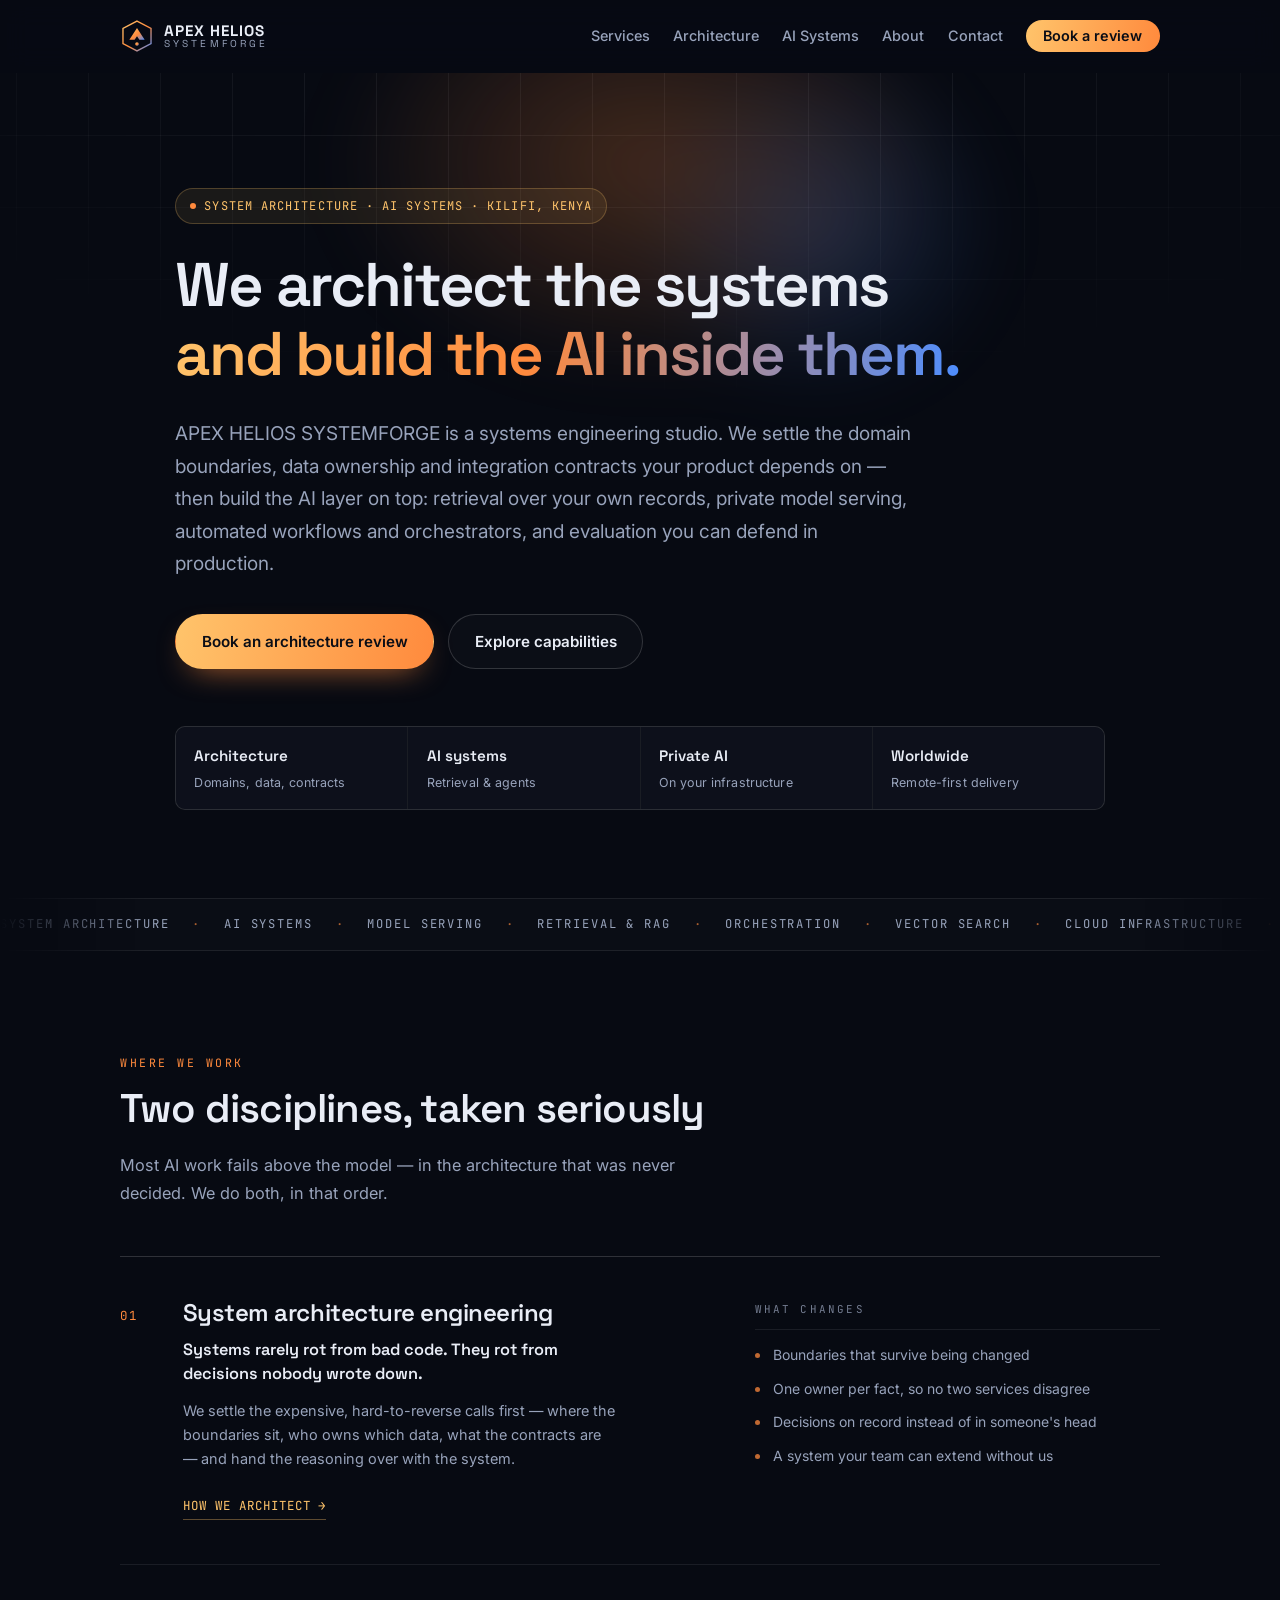
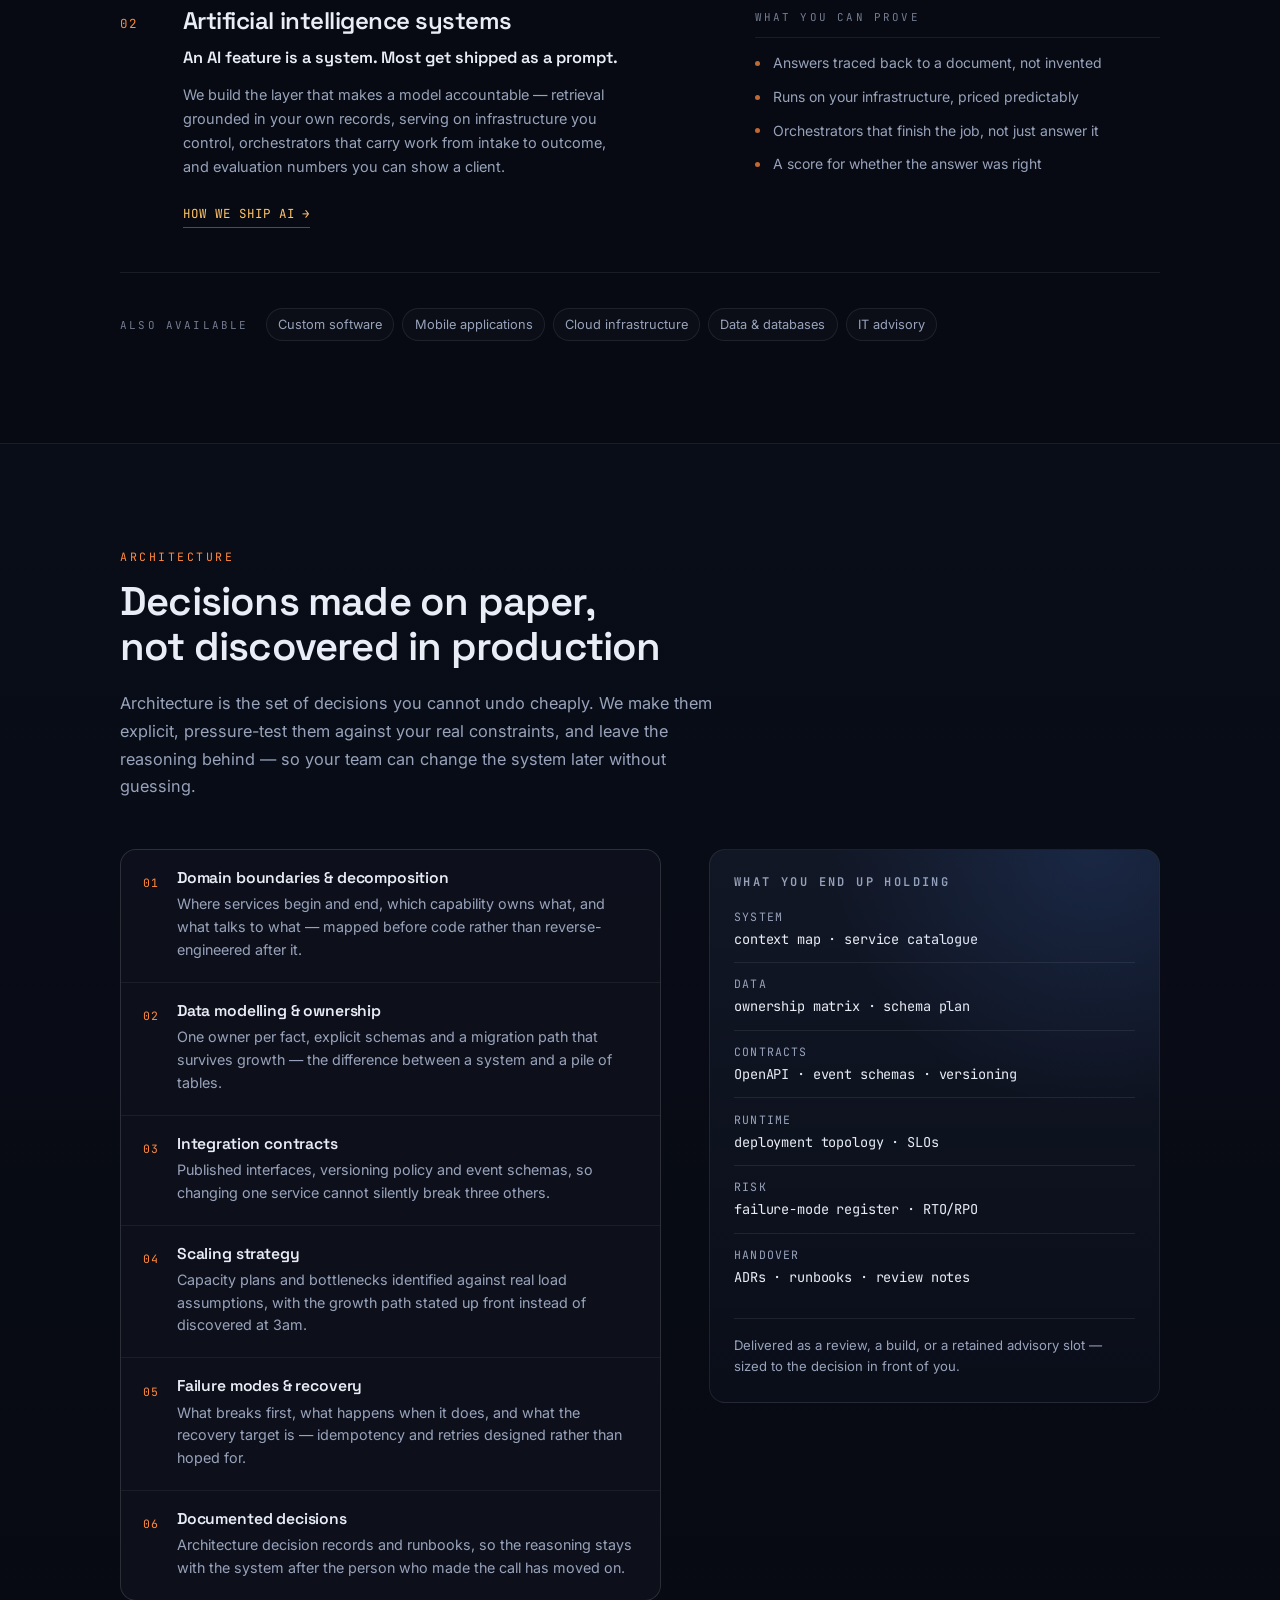
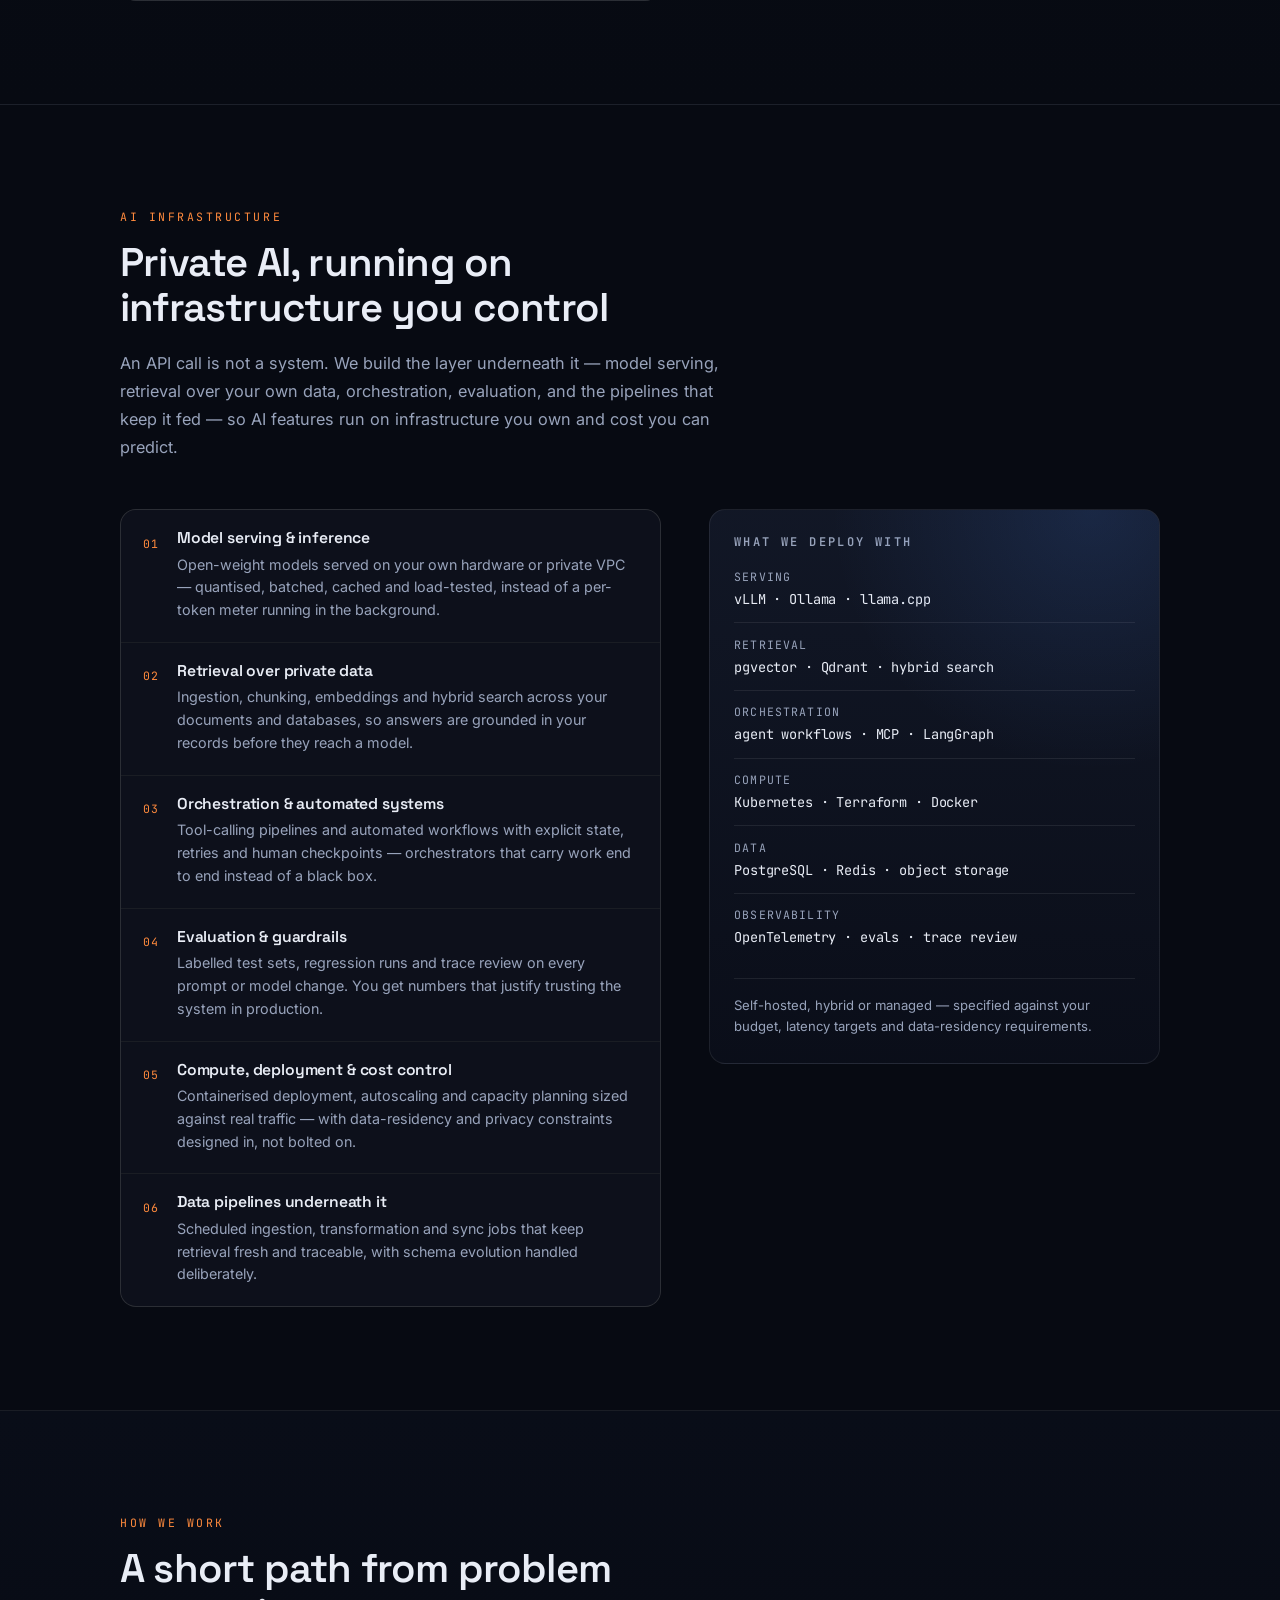
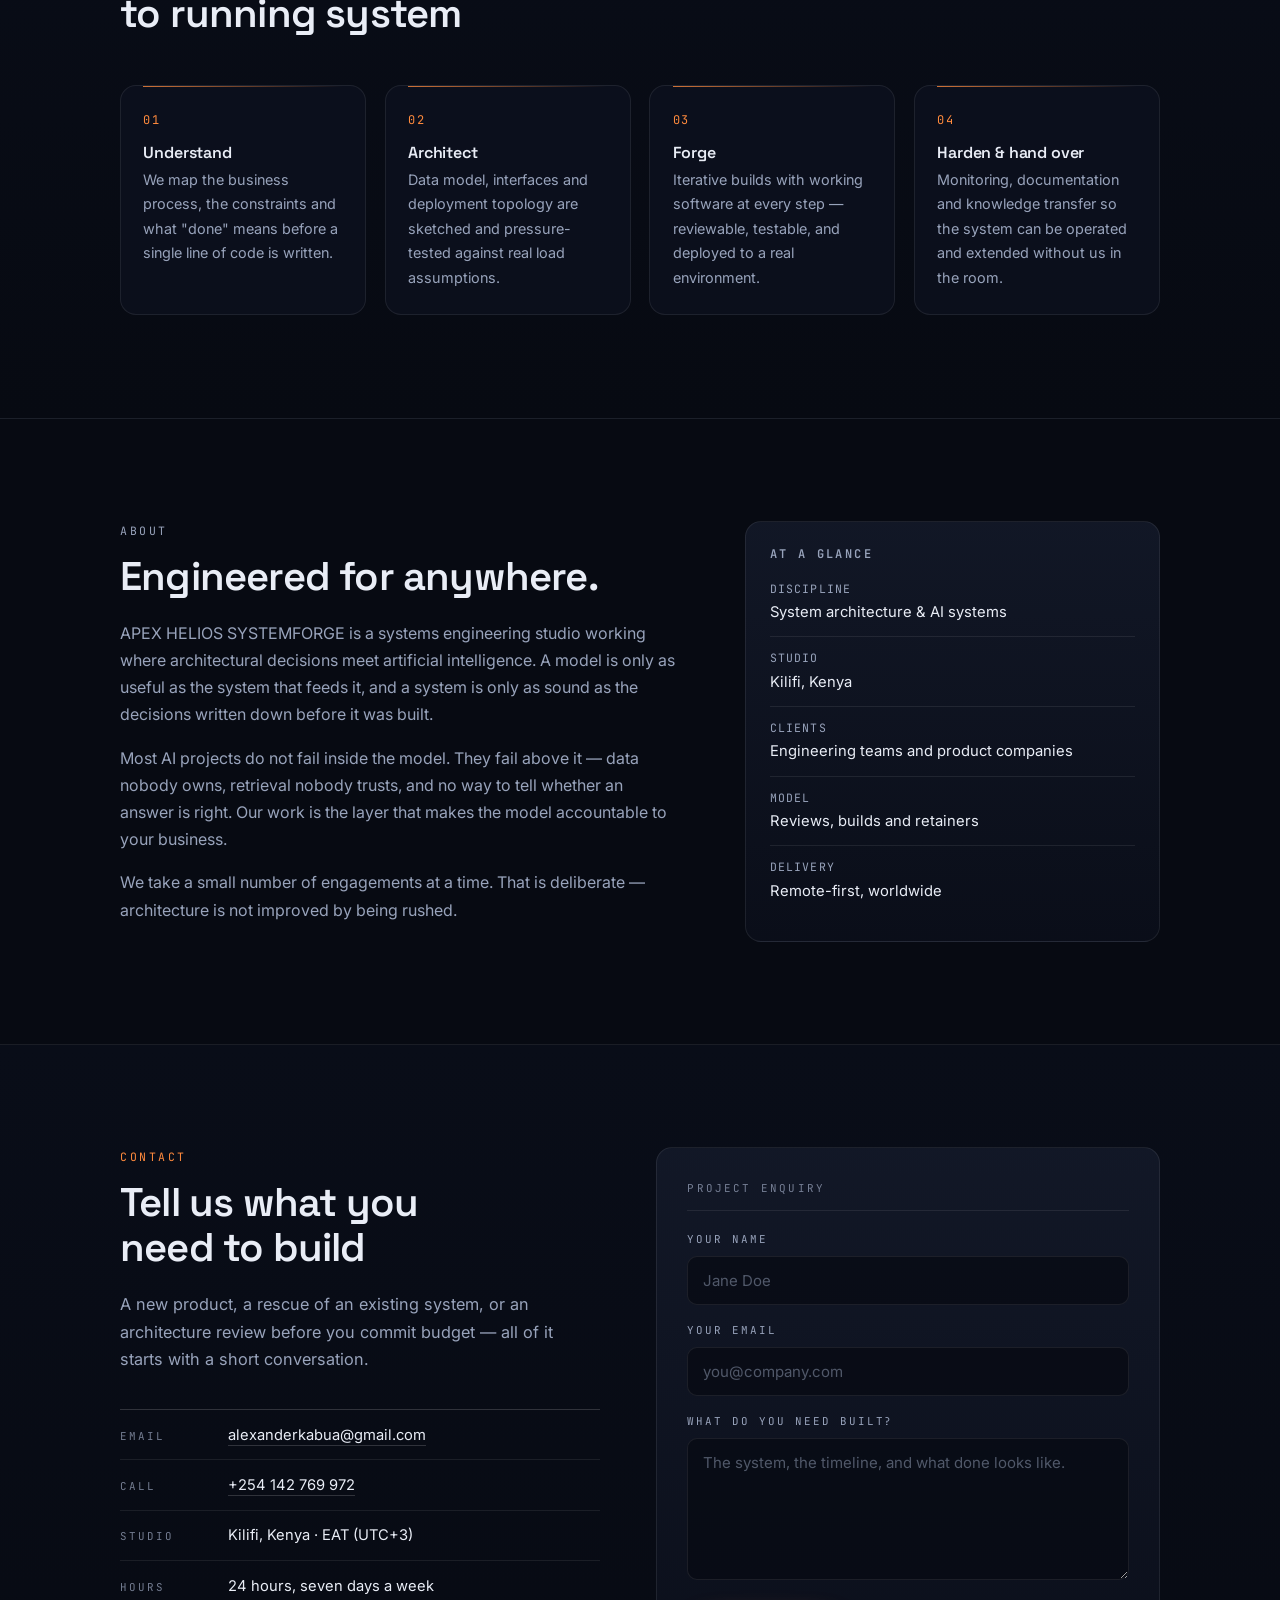
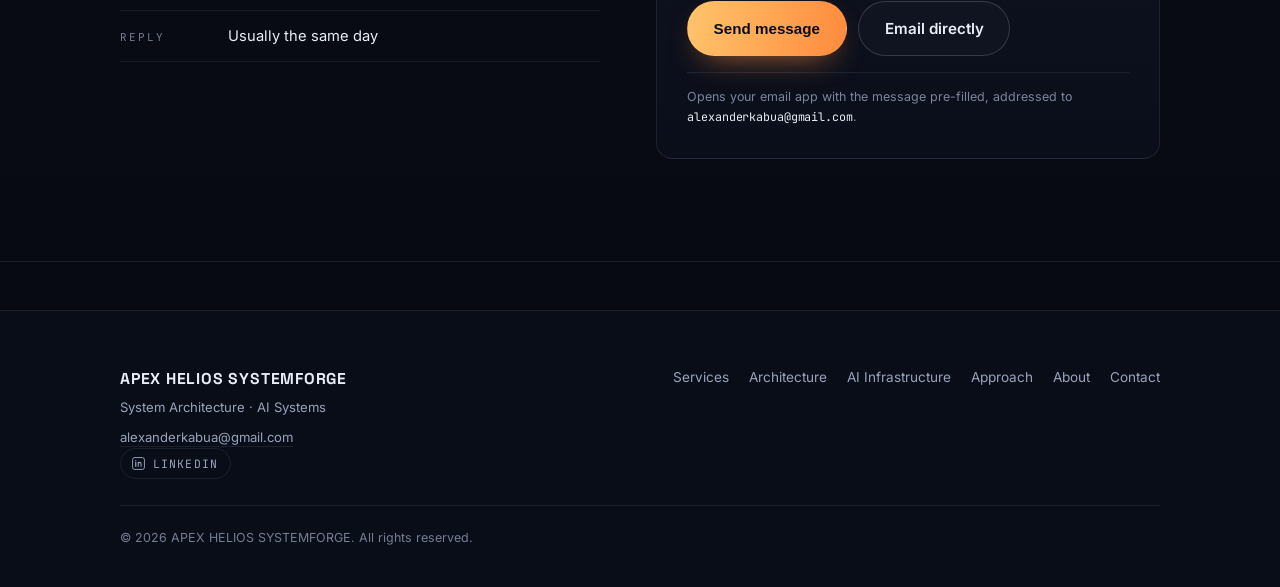
==== commit decf72f6: "Wire LinkedIn company page into footer and JSON-LD sameAs" ====
--- a/index.html
+++ b/index.html
@@ -15,11 +15,16 @@
 <meta property="og:url" content="https://alexanderlacuna.github.io/apex-helios-systemforge/">
 <meta property="og:title" content="APEX HELIOS SYSTEMFORGE — System Architecture &amp; AI Systems Engineering">
 <meta property="og:description" content="System architecture and the AI layer on top of it — domain modelling, integration contracts, private model serving and retrieval over your own data.">
-<meta property="og:image" content="https://alexanderlacuna.github.io/apex-helios-systemforge/assets/og-image.svg">
+<meta property="og:image" content="https://alexanderlacuna.github.io/apex-helios-systemforge/assets/brand/og-1200x630.png">
+<meta property="og:image:type" content="image/png">
+<meta property="og:image:width" content="1200">
+<meta property="og:image:height" content="630">
+<meta property="og:image:alt" content="APEX HELIOS SYSTEMFORGE — We architect the systems and build the AI inside them.">
 <meta name="twitter:card" content="summary_large_image">
 <meta name="twitter:title" content="APEX HELIOS SYSTEMFORGE">
 <meta name="twitter:description" content="System architecture engineering and AI systems built on top of it — private model serving, retrieval over your own data, evaluation you can defend.">
-<meta name="twitter:image" content="https://alexanderlacuna.github.io/apex-helios-systemforge/assets/og-image.svg">
+<meta name="twitter:image" content="https://alexanderlacuna.github.io/apex-helios-systemforge/assets/brand/og-1200x630.png">
+<meta name="twitter:image:alt" content="APEX HELIOS SYSTEMFORGE — system architecture and AI systems engineering">
 
 <link rel="icon" type="image/svg+xml" href="assets/favicon.svg">
 <link rel="preconnect" href="https://fonts.googleapis.com">
@@ -64,6 +69,10 @@
     "Cloud Infrastructure",
     "Database Management",
     "IT Consulting"
+  ],
+  "url": "https://alexanderlacuna.github.io/apex-helios-systemforge/",
+  "sameAs": [
+    "https://www.linkedin.com/company/apex-helios-systemforge/"
   ]
 }
 </script>
@@ -507,6 +516,13 @@
       <strong>APEX HELIOS SYSTEMFORGE</strong>
       <p>System Architecture · AI Systems</p>
       <p class="footer-contact"><a href="mailto:alexanderkabua@gmail.com">alexanderkabua@gmail.com</a></p>
+      <p class="footer-social">
+        <a href="https://www.linkedin.com/company/apex-helios-systemforge/" rel="me noopener noreferrer" target="_blank">
+          <svg viewBox="0 0 24 24" aria-hidden="true" focusable="false"><rect x="2.5" y="2.5" width="19" height="19" rx="3.5" fill="none" stroke="currentColor" stroke-width="1.5"/><path d="M7.6 10.2v6.3M7.6 7.4v.1" stroke="currentColor" stroke-width="1.9" stroke-linecap="round"/><path d="M11.6 16.5v-6.3M11.6 12.6c0-1.4.9-2.4 2.3-2.4s2.2 1 2.2 2.5v3.8" fill="none" stroke="currentColor" stroke-width="1.7" stroke-linecap="round"/></svg>
+          LinkedIn
+          <span class="sr-only">(opens in a new tab)</span>
+        </a>
+      </p>
     </div>
     <nav class="footer-nav" aria-label="Footer">
       <a href="#services">Services</a>
--- a/assets/styles.css
+++ b/assets/styles.css
@@ -916,6 +916,32 @@
 .footer-brand .footer-contact a:hover {
   color: var(--text);
   border-color: var(--line-strong);
+}
+
+.footer-social { margin: 0.6rem 0 0; }
+.footer-brand .footer-social a {
+  display: inline-flex;
+  align-items: center;
+  gap: 0.45rem;
+  padding: 0.3rem 0.72rem 0.3rem 0.6rem;
+  font-family: var(--font-mono);
+  font-size: 0.72rem;
+  letter-spacing: 0.1em;
+  text-transform: uppercase;
+  color: var(--muted);
+  border: 1px solid var(--line);
+  border-radius: 999px;
+  transition: color 0.2s ease, border-color 0.2s ease, background 0.2s ease;
+}
+.footer-brand .footer-social a:hover {
+  color: var(--text);
+  border-color: rgba(77, 141, 255, 0.45);
+  background: rgba(77, 141, 255, 0.08);
+}
+.footer-social svg {
+  width: 15px;
+  height: 15px;
+  flex: 0 0 auto;
 }
 
 .footer-nav {
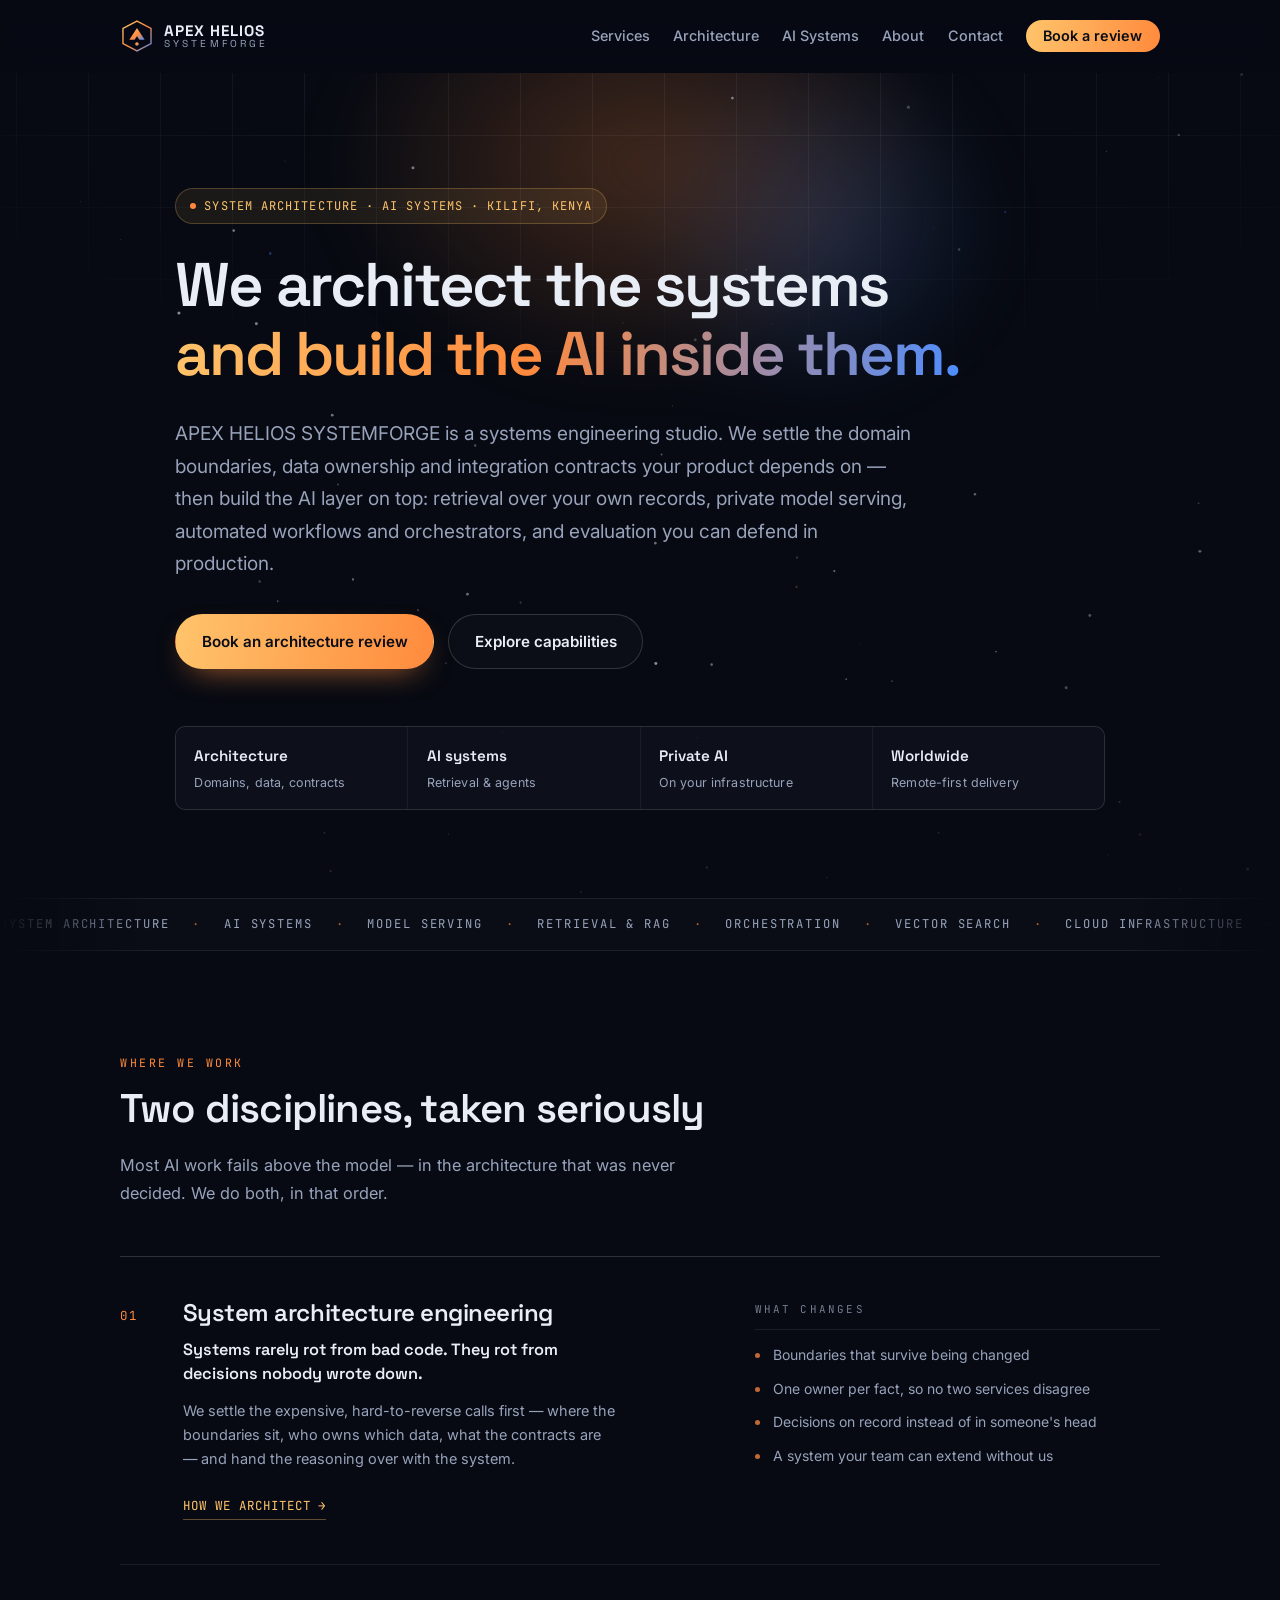
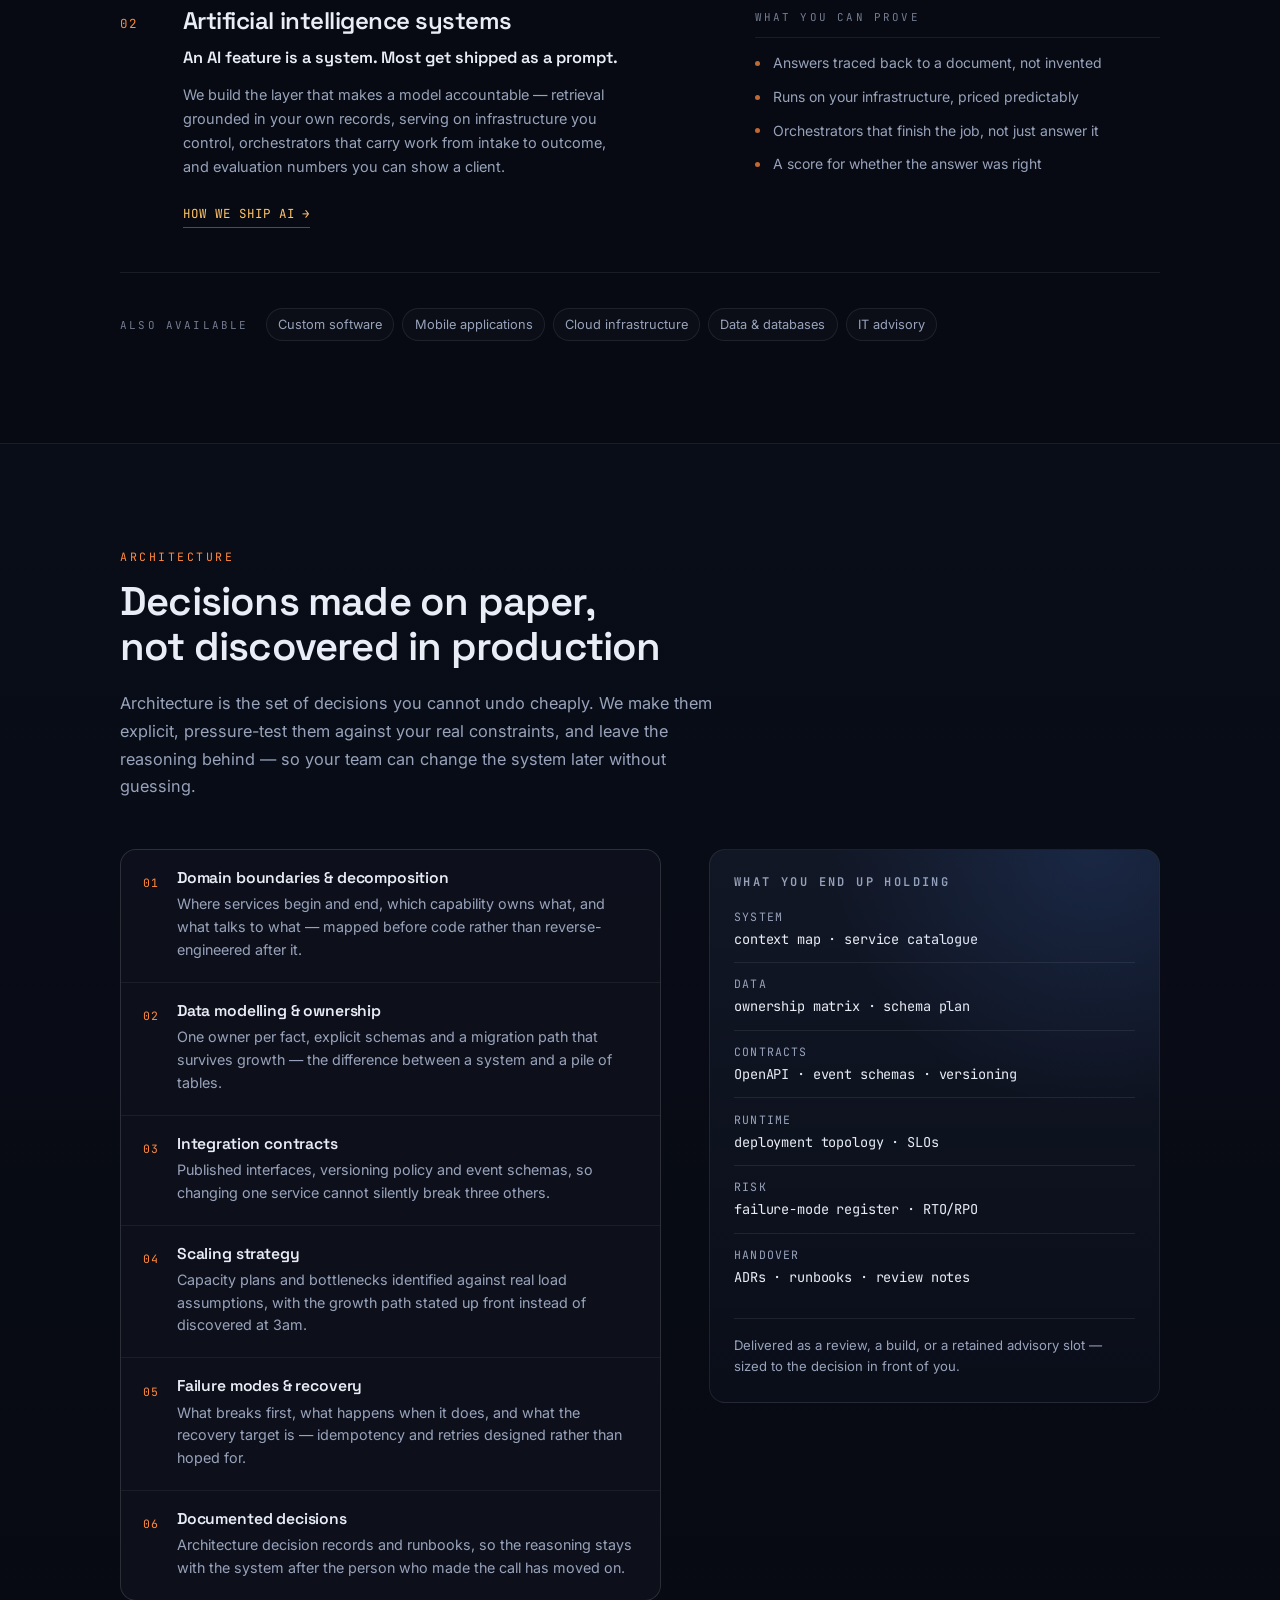
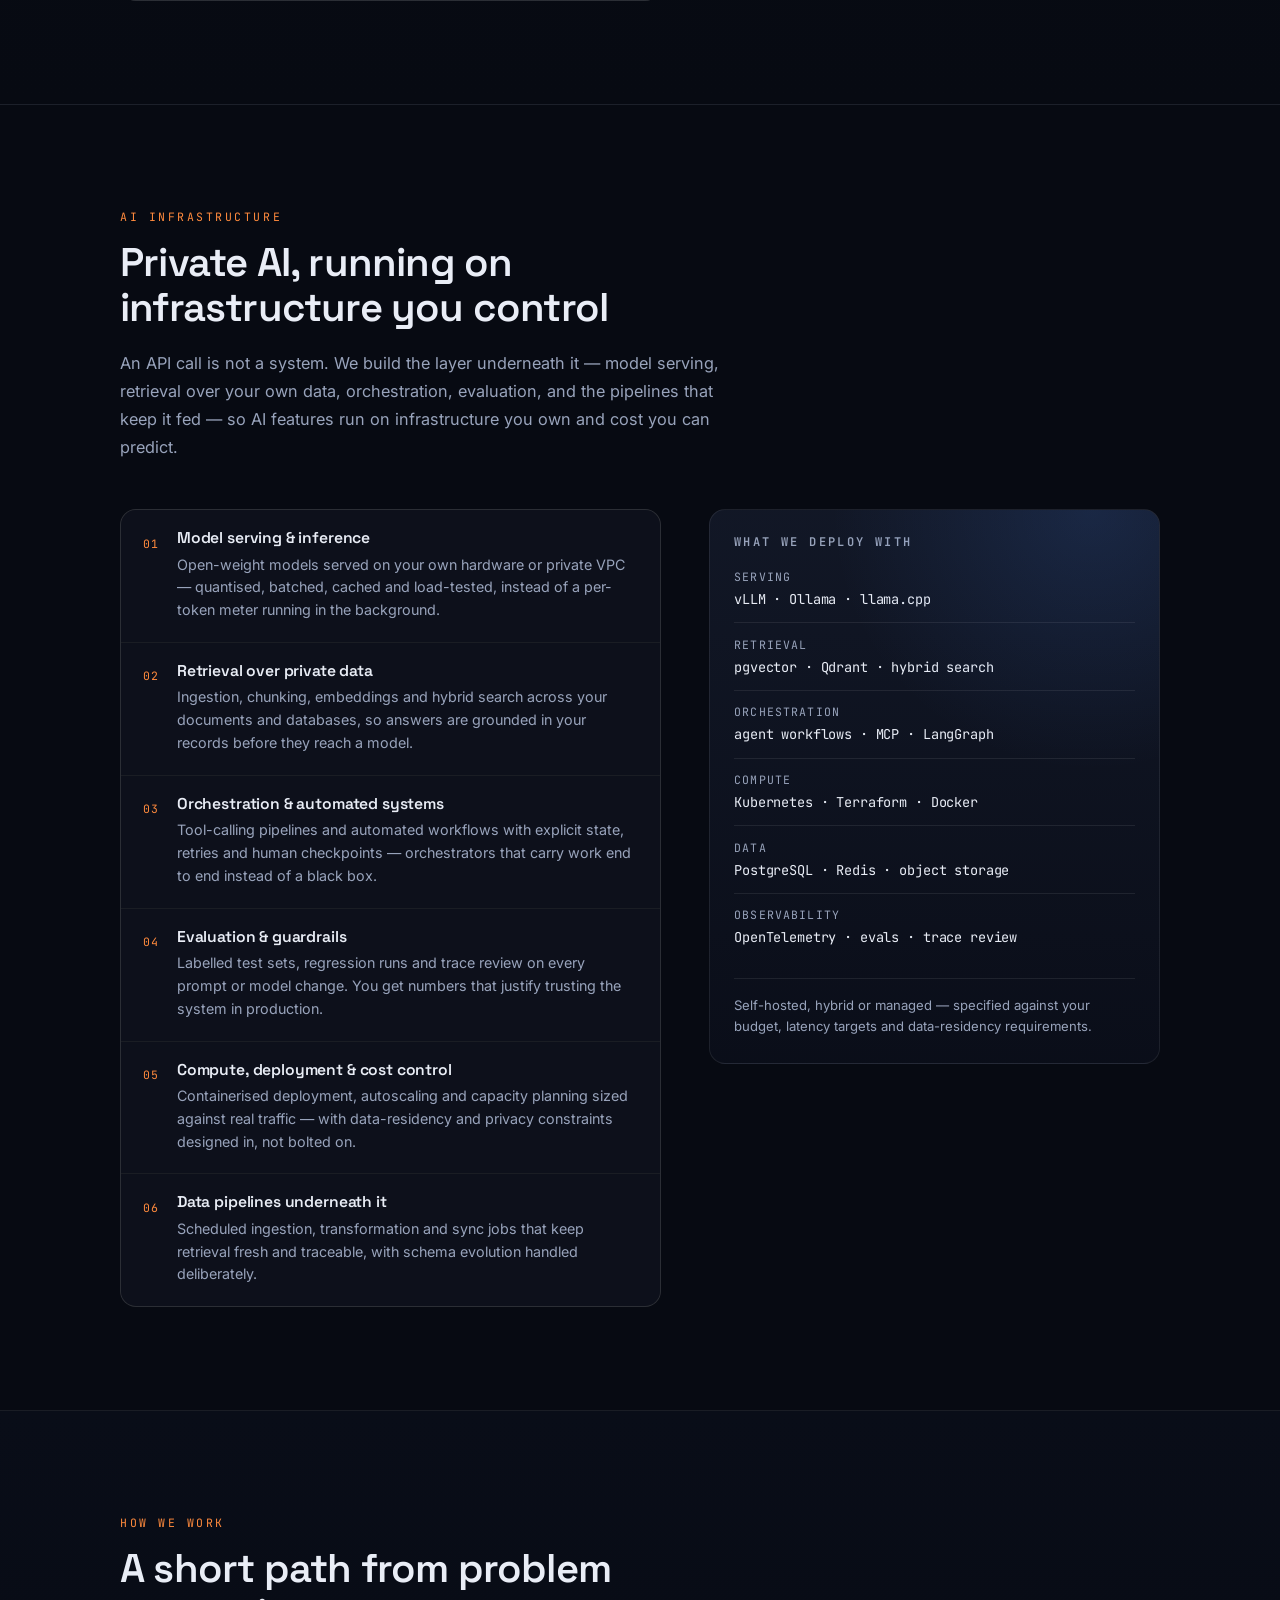
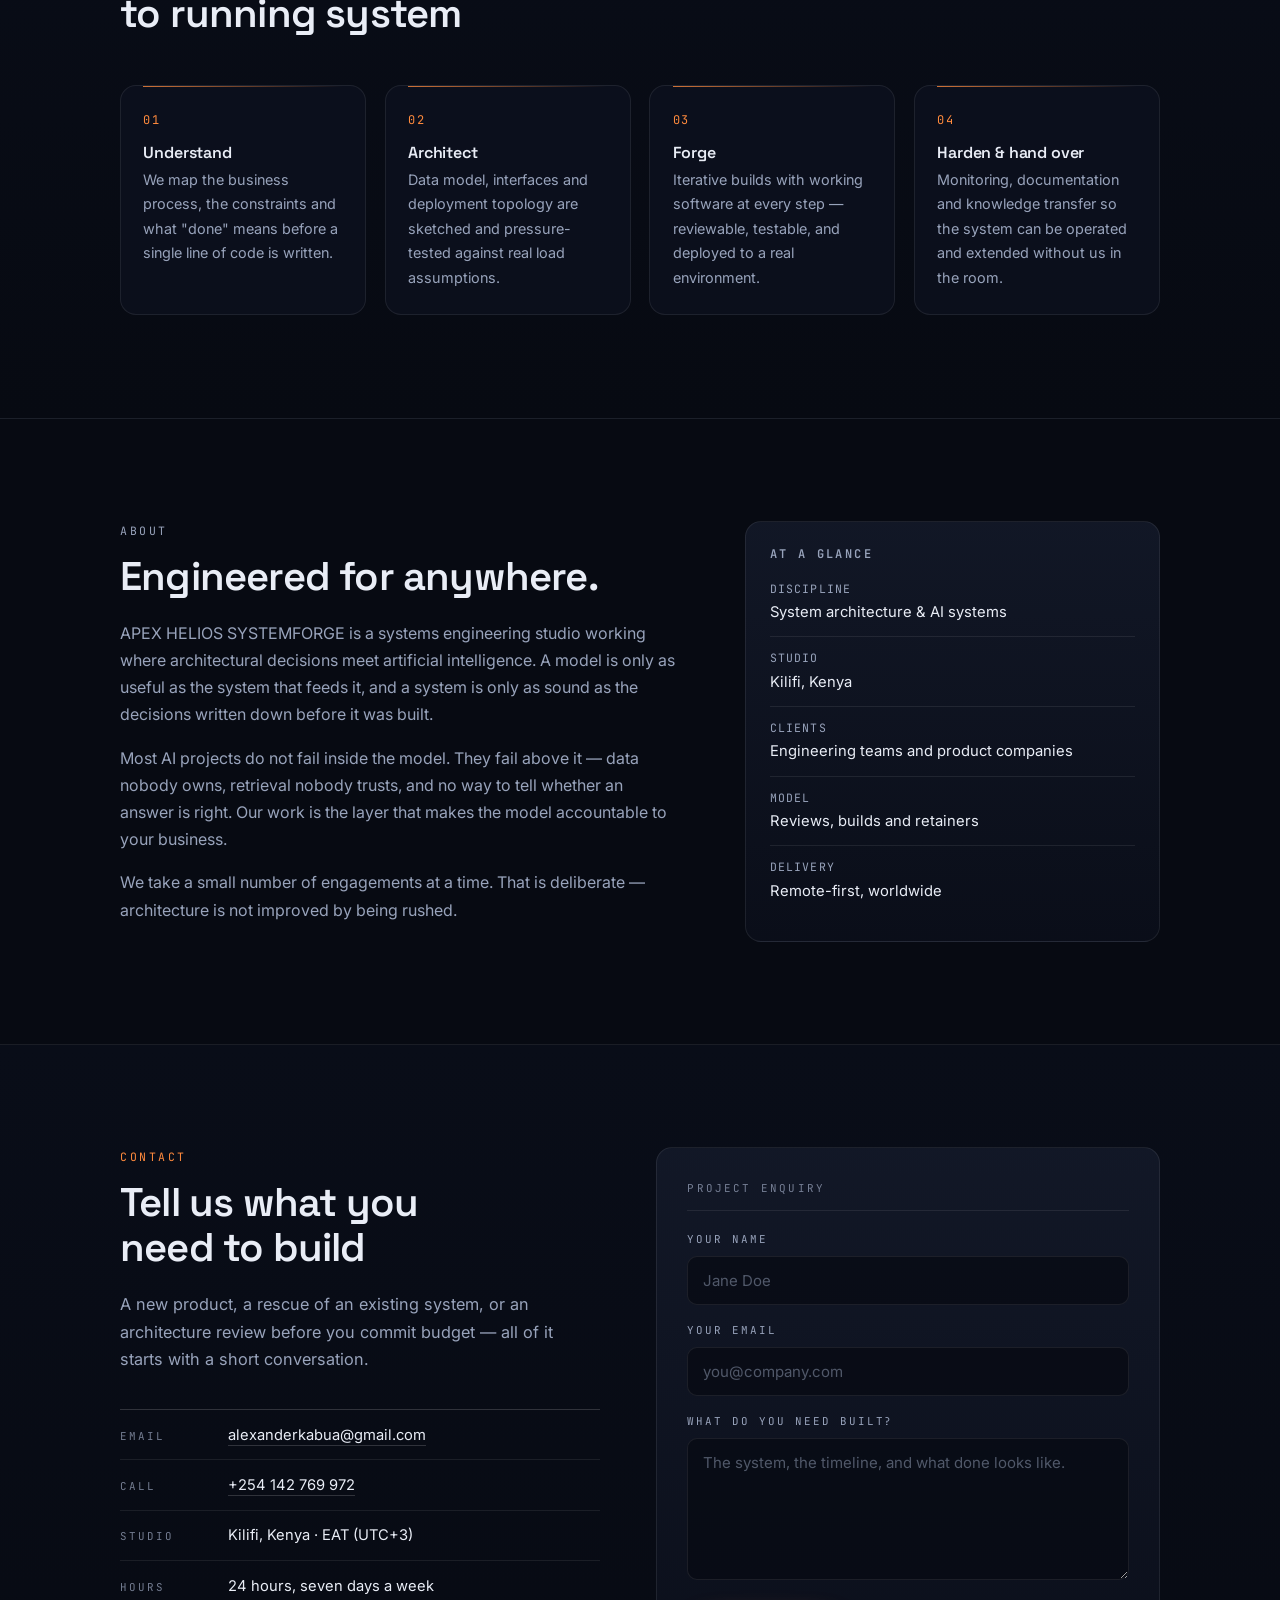
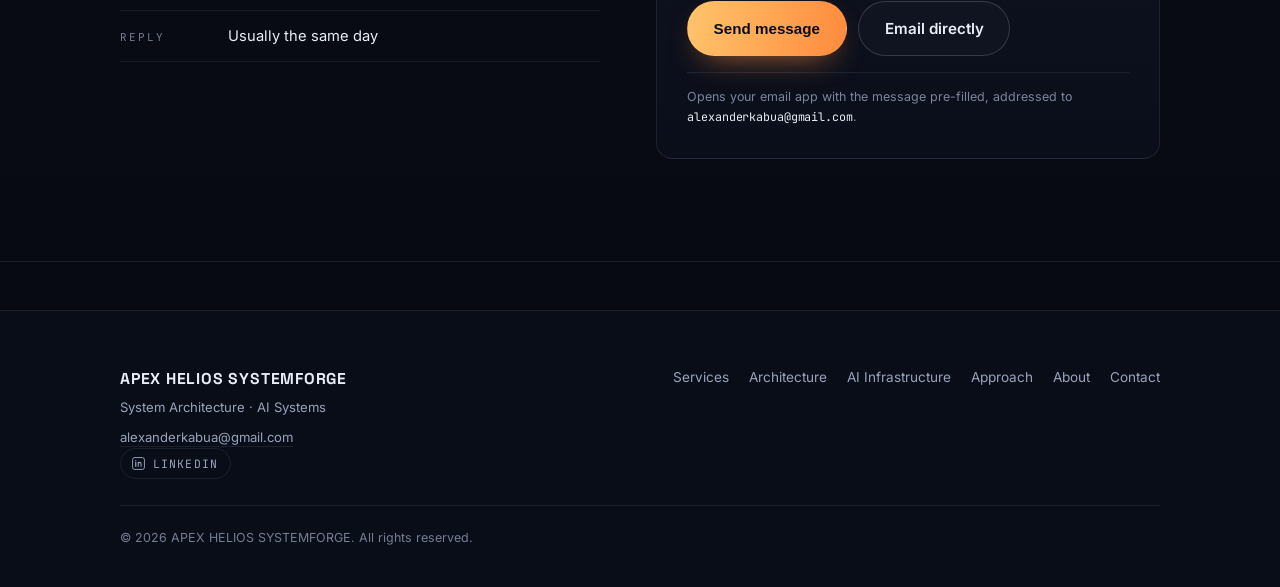
==== commit ce7bb9e8: "Add drifting hero starfield with comets (canvas, reduced-motion aware)" ====
--- a/index.html
+++ b/index.html
@@ -124,6 +124,7 @@
   <section class="hero">
     <div class="hero-grid" aria-hidden="true"></div>
     <div class="hero-glow" aria-hidden="true"></div>
+    <canvas class="hero-stars" id="heroStars" aria-hidden="true"></canvas>
     <div class="wrap hero-inner">
       <p class="eyebrow"><span class="dot"></span> System architecture · AI systems · Kilifi, Kenya</p>
       <h1>
@@ -539,5 +540,6 @@
 </footer>
 
 <script src="assets/app.js" defer></script>
+<script src="assets/sky.js" defer></script>
 </body>
 </html>
--- a/assets/styles.css
+++ b/assets/styles.css
@@ -239,6 +239,18 @@
 }
 
 .hero-inner { max-width: 1010px; }
+
+/* drifting starfield + comets (assets/sky.js); decorative only */
+.hero-stars {
+  position: absolute;
+  inset: 0;
+  width: 100%;
+  height: 100%;
+  z-index: -1;
+  pointer-events: none;
+  mask-image: radial-gradient(ellipse 88% 82% at 50% 42%, #000 42%, transparent 100%);
+  -webkit-mask-image: radial-gradient(ellipse 88% 82% at 50% 42%, #000 42%, transparent 100%);
+}
 
 .eyebrow {
   display: inline-flex;
@@ -1052,7 +1064,7 @@
 }
 
 @media print {
-  .site-header, .nav, .marquee, .hero-glow, .hero-grid, .footer-nav { display: none !important; }
+  .site-header, .nav, .marquee, .hero-glow, .hero-grid, .hero-stars, .footer-nav { display: none !important; }
   body { background: #fff; color: #111; }
   .card, .about-facts, .ai-stack, .pillar, .steps li { border-color: #ddd; background: #fff; }
   .ai-list, .ai-list li { border-color: #ddd; background: #fff; }
